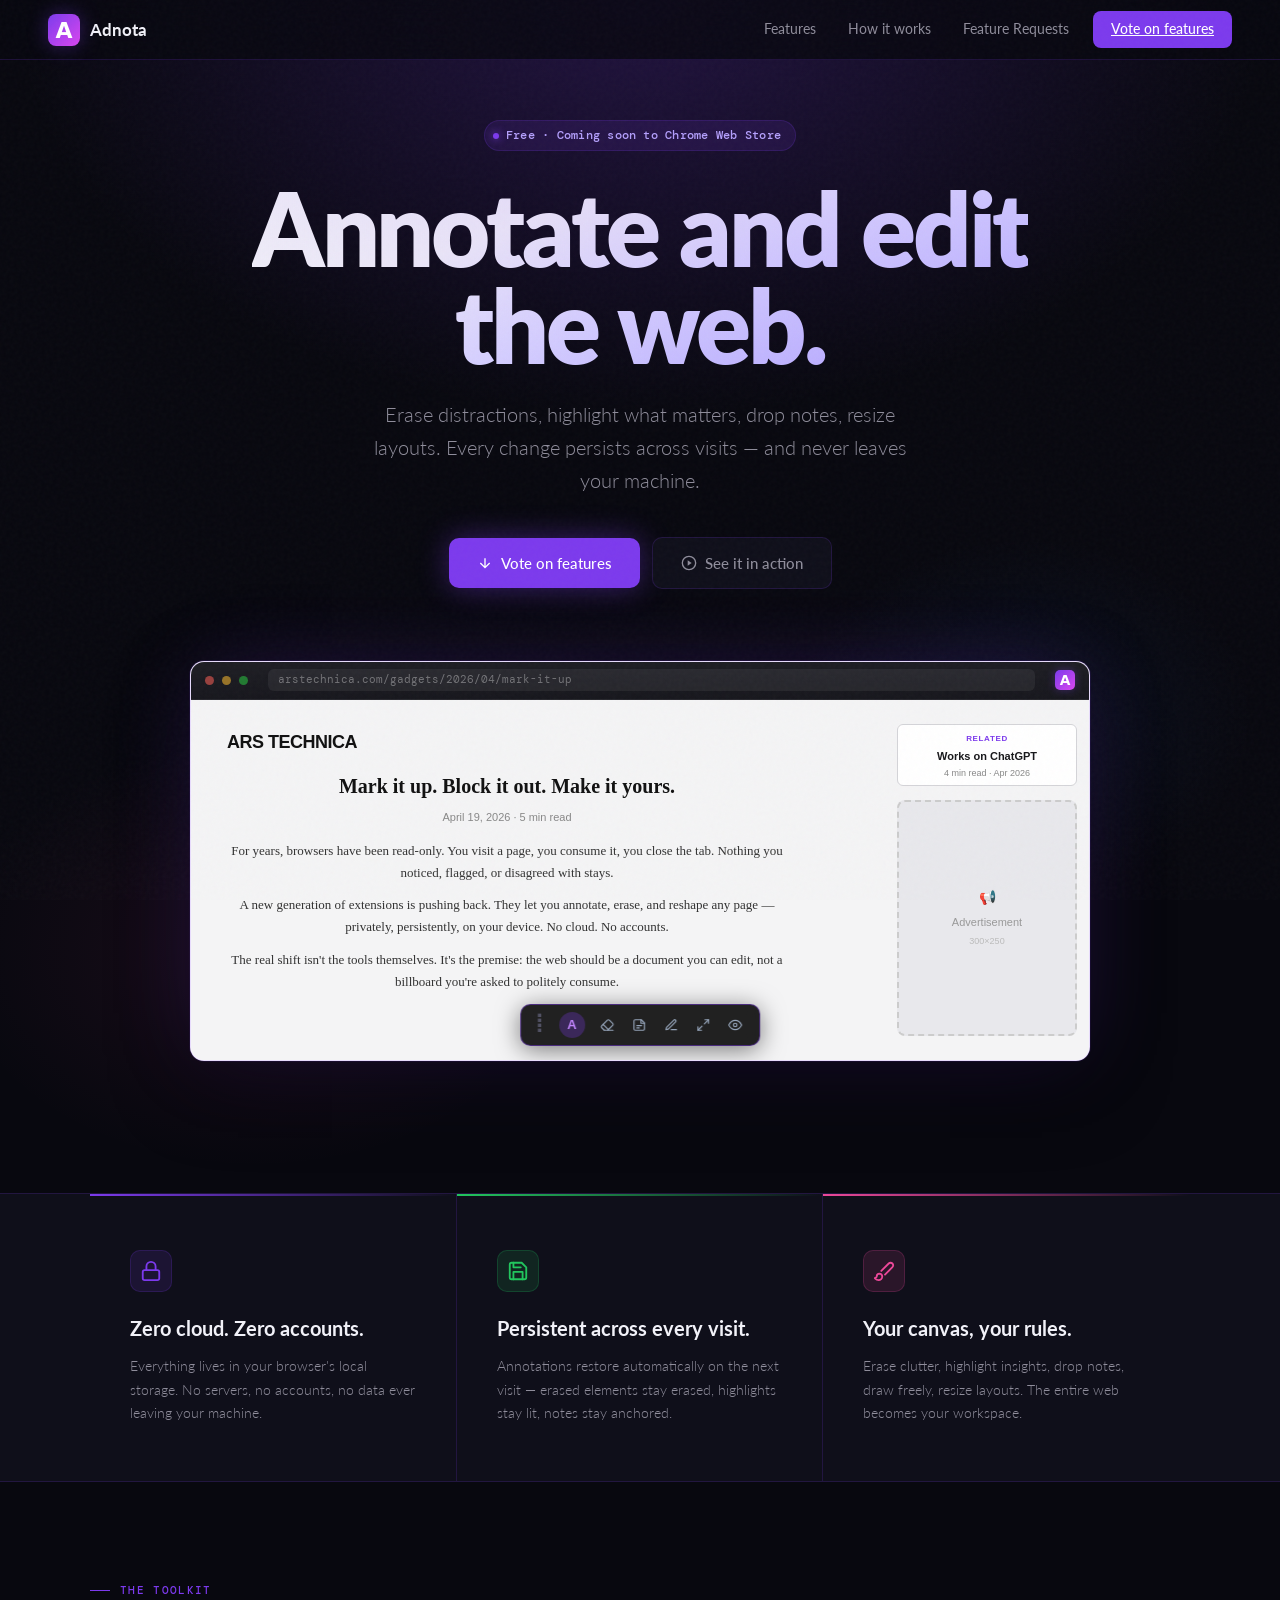
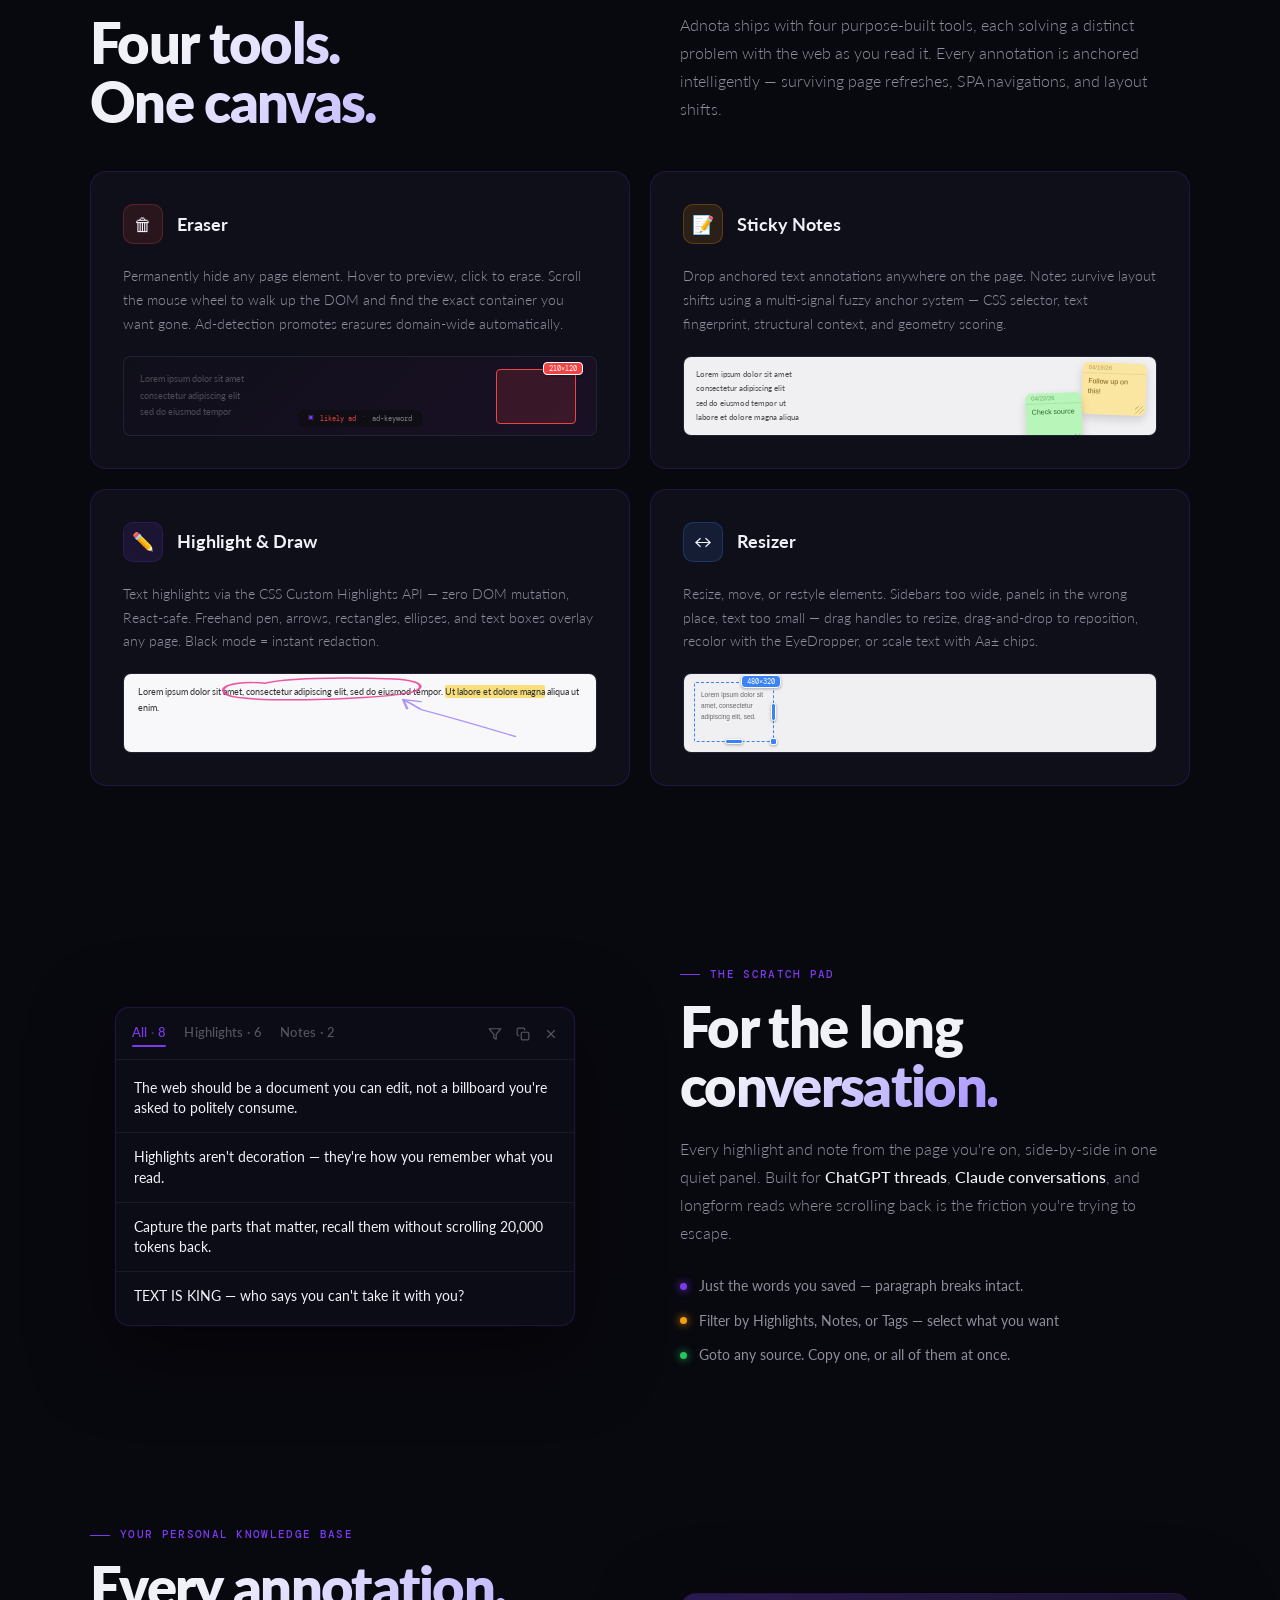
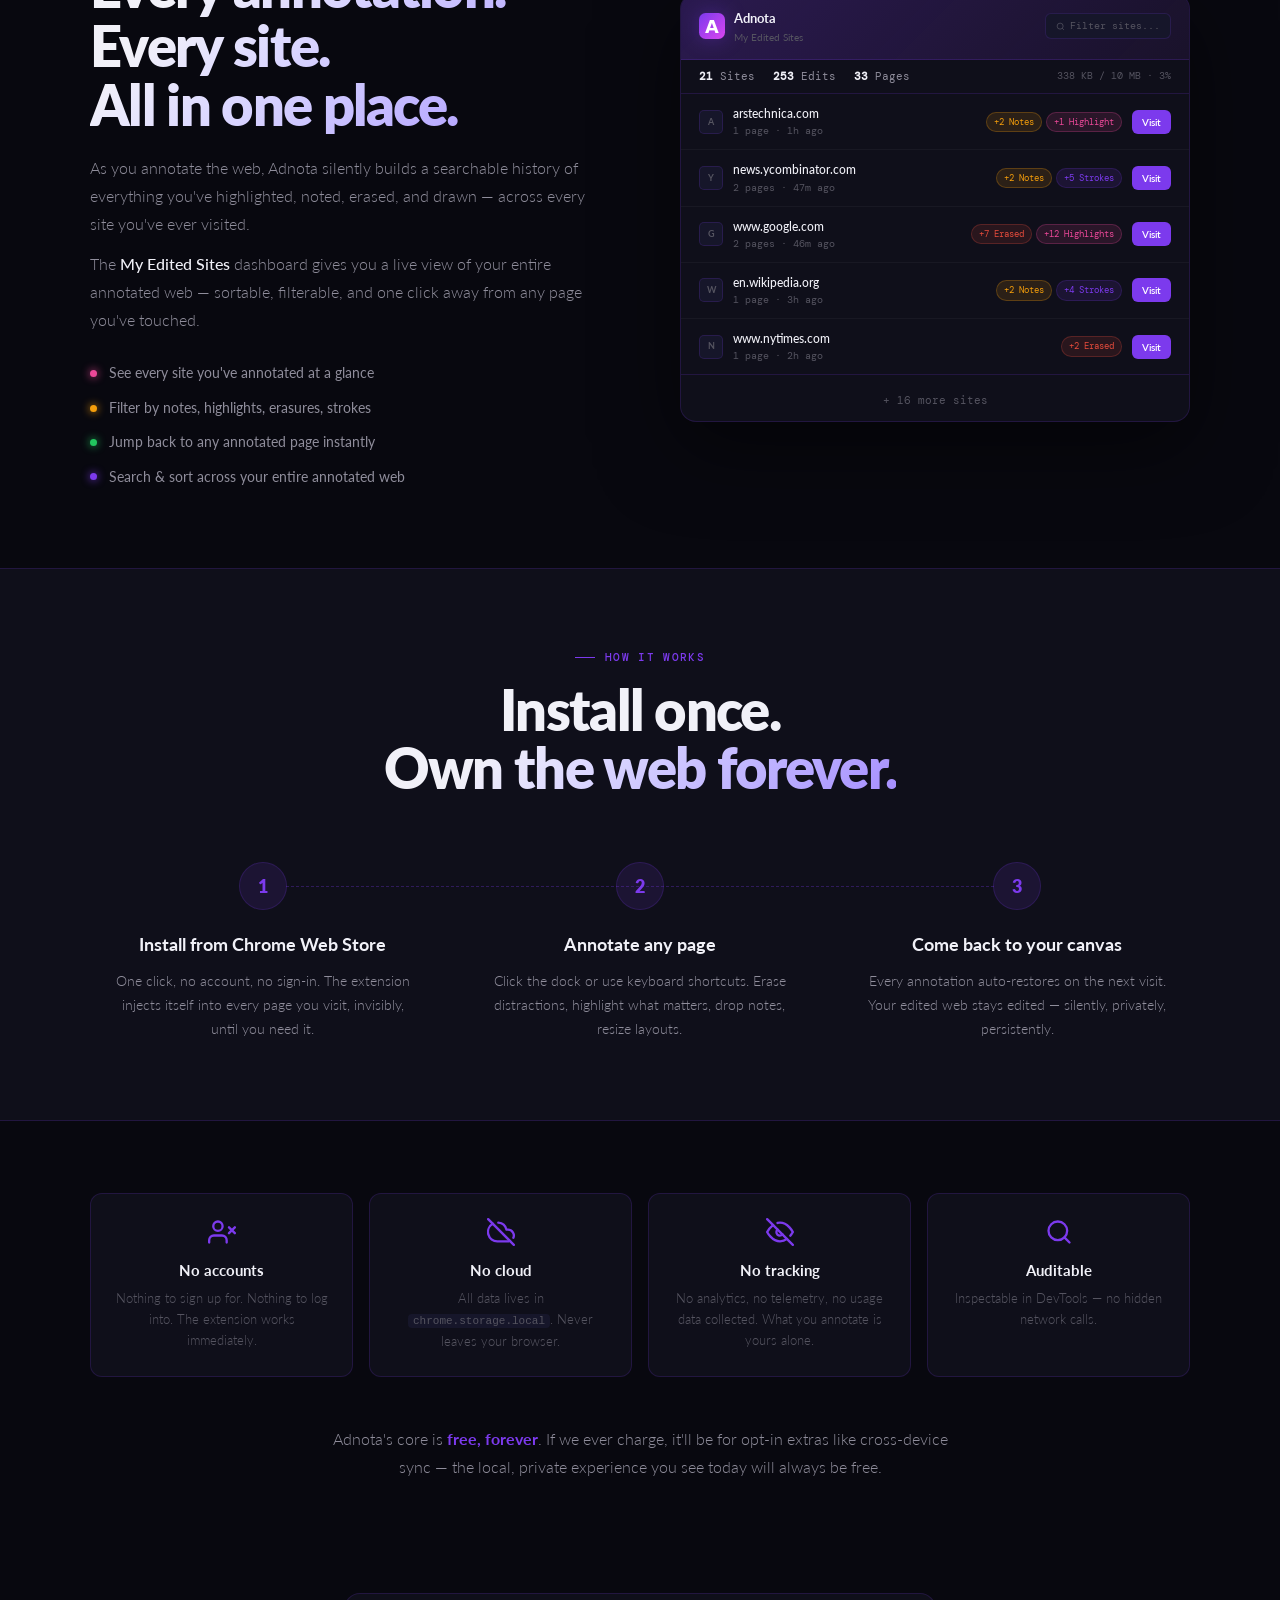
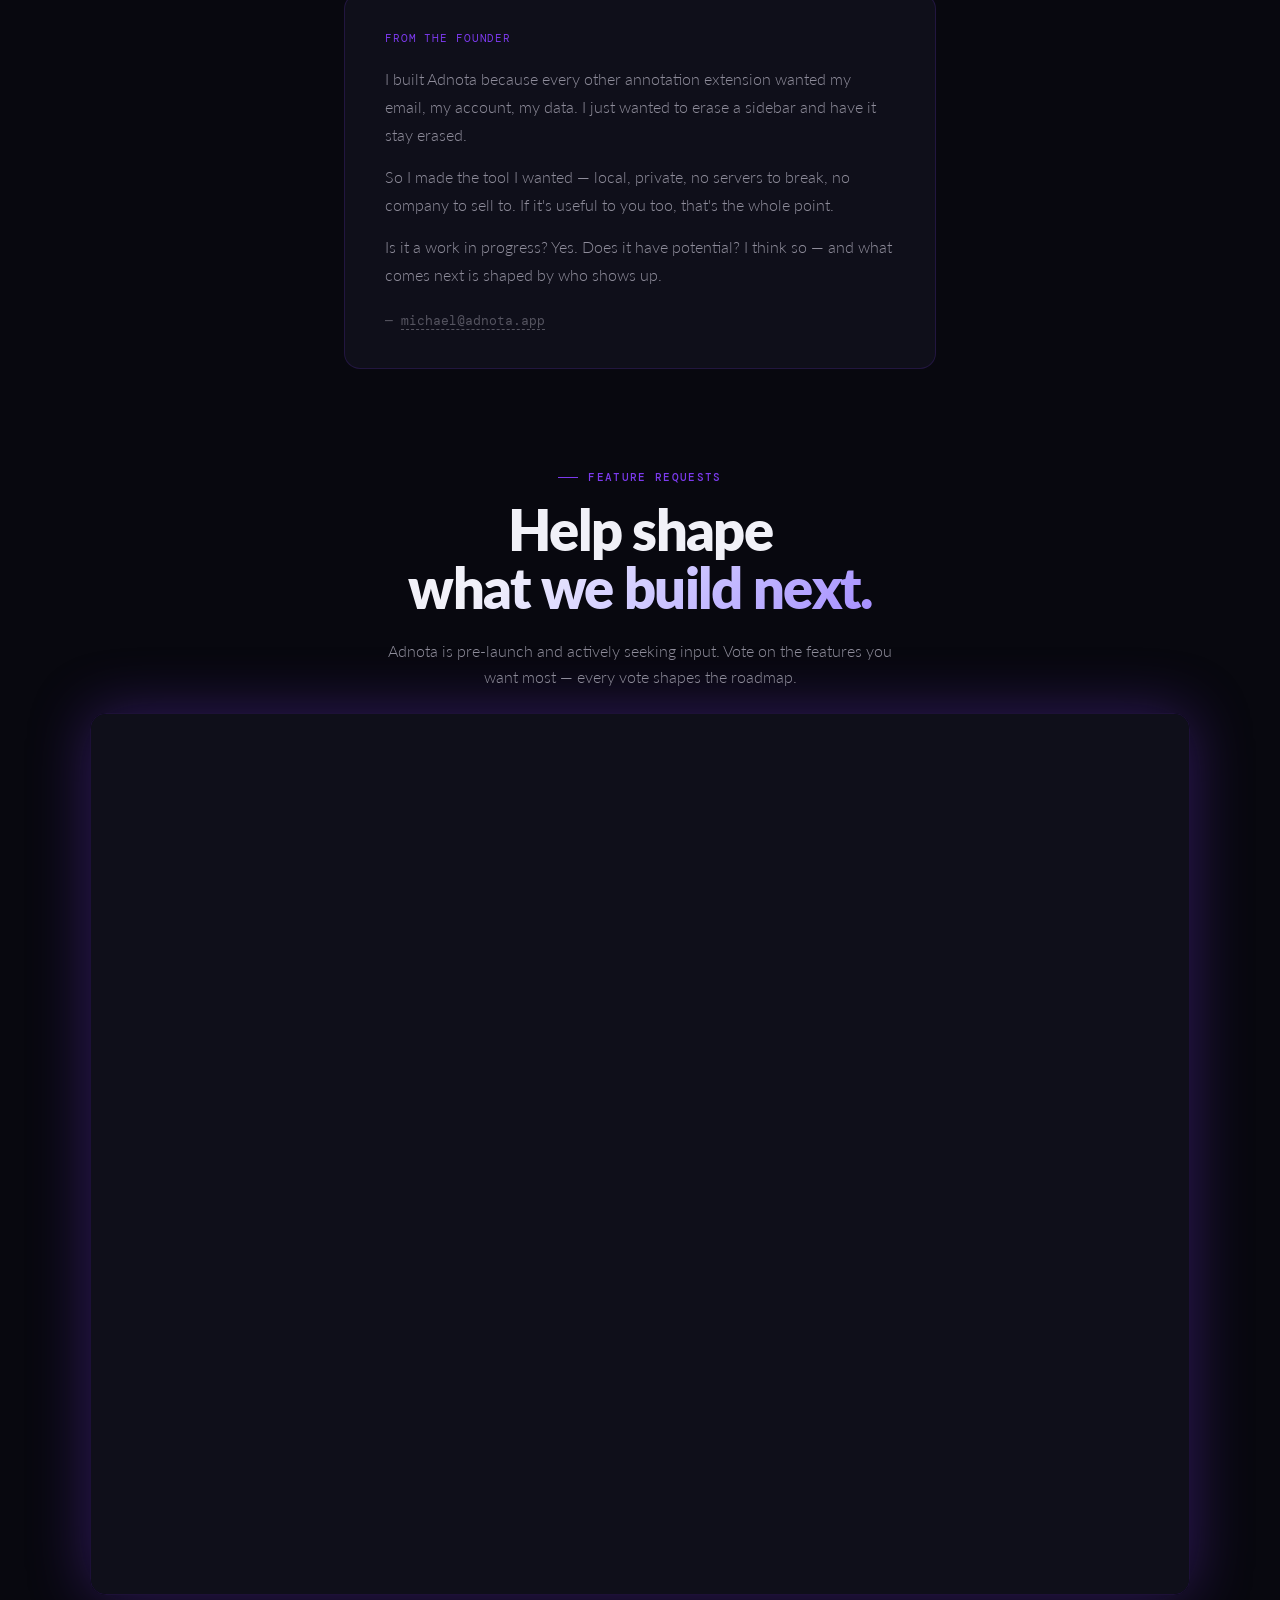
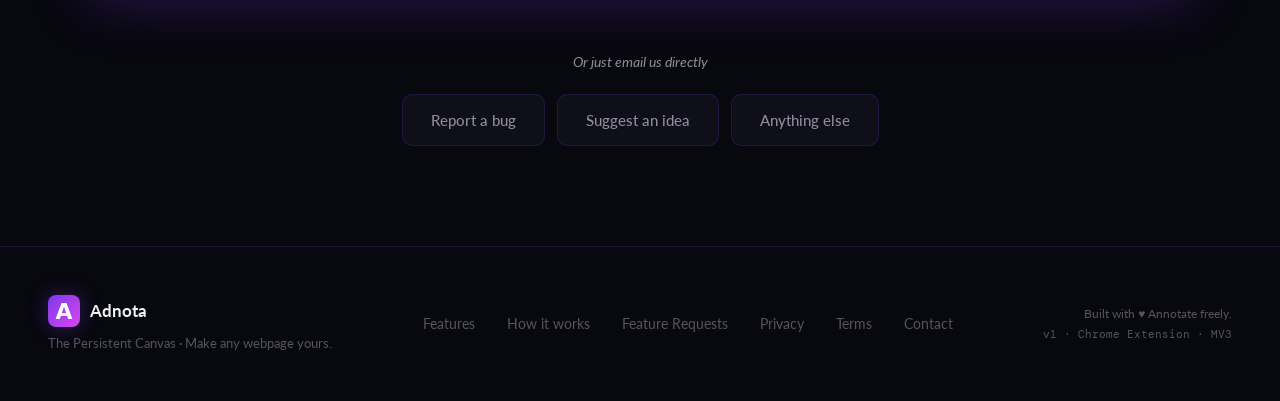
==== public/index.html @ ebeef0d2 "Features: rewrite Resizer card to cover the post-launch capabilities The Resizer tool grew significa" ====
<!DOCTYPE html>
<html lang="en">
<head>

<meta charset="UTF-8">
<meta name="viewport" content="width=device-width, initial-scale=1.0">
<title>Adnota — Annotate and Edit the Web</title>
<meta name="description" content="Treat any website like your personal canvas. Erase, highlight, draw, and annotate — persistent across sessions, stored privately on your machine.">
<meta name="theme-color" content="#08080f">

<link rel="icon" type="image/svg+xml" href="favicon.svg">
<link rel="canonical" href="https://adnota.app/">

<!-- Open Graph (Facebook, LinkedIn, iMessage, Slack) -->
<meta property="og:type" content="website">
<meta property="og:url" content="https://adnota.app/">
<meta property="og:title" content="Adnota — Annotate and Edit the Web">
<meta property="og:description" content="Treat any website like your personal canvas. Erase, highlight, draw, and annotate — persistent across sessions, stored privately on your machine.">
<!-- TODO: drop a 1200×630 PNG at public/og-image.png (hero h1 over the demo browser screenshot works well) -->
<meta property="og:image" content="https://adnota.app/og-image.png">
<meta property="og:image:width" content="2400">
<meta property="og:image:height" content="1260">
<meta property="og:image:alt" content="Adnota — annotate, erase, highlight, and draw on any webpage">

<!-- Twitter Card -->
<meta name="twitter:card" content="summary_large_image">
<meta name="twitter:title" content="Adnota — Annotate and Edit the Web">
<meta name="twitter:description" content="Treat any website like your personal canvas. Erase, highlight, draw, and annotate — persistent across sessions, stored privately on your machine.">
<meta name="twitter:image" content="https://adnota.app/og-image.png">

<link rel="preconnect" href="https://fonts.googleapis.com">
<link href="https://fonts.googleapis.com/css2?family=Lato:wght@300;400;700;900&family=DM+Mono:wght@400;500&display=swap" rel="stylesheet">
<link rel="stylesheet" href="styles.css">
<link rel="stylesheet" href="demo.css">

<script type="application/json" id="__tweaks__">
{
  "accentColor": "#7c3aed",
  "heroTag": "Annotate and edit the web.",
  "ctaLabel": "Vote on features",
  "showFeatureBase": true
}
</script>

</head>
<body data-cc-id="cc-1" style="font-family: Lato;">

<!-- NAV -->
<nav>
  <a href="#" class="nav-logo">
    <img class="logo-mark" src="favicon.svg" alt="Adnota">
    <span>Adnota</span>
  </a>
  <div class="nav-cluster">
    <div class="nav-links" id="nav-links">
      <a href="#features">Features</a>
      <a href="#how">How it works</a>
      <a href="#requests">Feature Requests</a>
    </div>
    <a href="#requests" class="nav-cta">Vote on features</a>
    <button type="button" class="nav-toggle" aria-label="Toggle menu" aria-expanded="false" aria-controls="nav-links">
      <span></span><span></span><span></span>
    </button>
  </div>
</nav>

<!-- HERO -->
<section class="hero">
  <div class="hero-mesh"></div>

  <div class="hero-badge">
    <span class="hero-badge-dot"></span>
    Free · Coming soon to Chrome Web Store
  </div>

  <h1 data-cc-id="cc-2" style="font-family: Lato">Annotate and edit<br>the web.</h1>
  <p class="hero-sub">
    Erase distractions, highlight what matters, drop notes, resize layouts. Every change persists across visits — and never leaves your machine.
  </p>

  <div class="hero-actions">
    <a href="#requests" class="btn-primary">
      <svg width="16" height="16" viewBox="0 0 24 24" fill="none" stroke="currentColor" stroke-width="2"><path d="M12 5v14M5 12l7 7 7-7"></path></svg>
      Vote on features
    </a>
    <a href="#hero-browser" class="btn-secondary" onclick="event.preventDefault(); document.getElementById('hero-browser').scrollIntoView({behavior:'smooth',block:'center'});">
      <svg width="16" height="16" viewBox="0 0 24 24" fill="none" stroke="currentColor" stroke-width="2"><circle cx="12" cy="12" r="10"></circle><path d="M10 8l6 4-6 4V8z" fill="currentColor" stroke="none"></path></svg>
      See it in action
    </a>
  </div>

  <!-- BROWSER MOCKUP -->
  <div class="hero-mockup">
  <div class="browser-wrap reveal in" id="hero-browser">
    <!-- Chrome-style page-load progress bar; sits at the top of the body
         area and is driven entirely by the .reloading class on .browser-wrap. -->
    <div class="reload-progress" aria-hidden="true"></div>
    <div class="browser-chrome">
      <span class="b-dot b-red"></span>
      <span class="b-dot b-amber"></span>
      <span class="b-dot b-green"></span>
      <div class="browser-bar">arstechnica.com/gadgets/2026/04/mark-it-up</div>
      <img class="ext-chip" src="favicon.svg" alt="Adnota">
    </div>
    <div class="browser-body">

      <!-- Fake article -->
      <div class="fake-article" style="position:relative; max-width: 560px;">
        <div class="fake-site-header">
          <span>ARS TECHNICA</span>
        </div>
        <!-- Article body — the region the Resizer phase grabs. Wrapped so
             the outline + handles attach to the headline/byline/paragraphs
             only, leaving the publisher masthead (ARS TECHNICA) outside. -->
        <div class="fake-body-content">
          <div class="fake-h1">Mark it up. Block it out. Make it yours.</div>
          <div class="fake-byline">April 19, 2026 · 5 min read</div>
          <p class="fake-p">For years, browsers have been read-only. You visit a page, you consume it, you close the tab. Nothing you noticed, flagged, or <span id="demo-scribble-target">disagreed</span> with stays.</p>
          <p class="fake-p">A new generation of extensions is pushing back. <span class="anno-highlight" id="demo-highlight">They let you annotate, erase, and reshape any page — privately, persistently, on your device.</span> No cloud. No accounts.</p>
          <p class="fake-p">The real shift isn't the tools themselves. It's the premise: the web should be a document you can edit, not a billboard you're asked to politely consume.</p>

          <!-- Resize handles (hidden unless .anno-resize-hover on .fake-article) -->
          <div class="resizer-handle rz-left"></div>
          <div class="resizer-handle rz-right"></div>
          <div class="resizer-handle rz-top"></div>
          <div class="resizer-handle rz-bottom"></div>
          <div class="resizer-handle rz-corner"></div>
          <div class="resizer-reset" aria-hidden="true">
            <svg viewBox="0 0 24 24" fill="none" stroke="currentColor" stroke-width="2.2" stroke-linecap="round" stroke-linejoin="round"><path d="M3 12a9 9 0 1 0 3-6.7"/><polyline points="3 4 3 10 9 10"/></svg>
          </div>
        </div>

        <!-- Pink rect annotation (position + size set by demo.js at runtime) -->
        <div class="anno-rect" id="demo-rect"></div>

        <!-- Pen-tool scribble over "disagreed" (position, viewBox, and path
             generated at runtime by demo.js so it tracks the word's box on
             both desktop and the CSS-scaled mobile mockup). -->
        <svg class="anno-scribble" id="demo-scribble" aria-hidden="true">
          <path d="" />
        </svg>
      </div>

      <!-- Related-article card (top ~1/3 of sidebar). Stays after the ad
           is erased; the Resizer phase picks it up and moves it to the
           bottom-right corner to demo the position-drag capability. -->
      <div class="anno-related-card" id="demo-related-card">
        <div class="related-eyebrow">RELATED</div>
        <div class="related-title">Works on ChatGPT</div>
        <div class="related-meta">4 min read · Apr 2026</div>
      </div>

      <!-- Erased ad placeholder (bottom ~2/3 of sidebar) -->
      <div class="anno-erase-target" id="demo-erase-target">
        <div class="anno-erase-badge">180 × 200</div>
        <div>
          <div style="font-size:14px;margin-bottom:6px;">📢</div>
          <div>Advertisement<br><span style="font-size:9px;color:#bbb">300×250</span></div>
        </div>
      </div>

      <!-- Sticky note (sibling of .fake-article so it can float freely
           in the browser body, not clamped by the article's max-width) -->
      <div class="anno-sticky" id="demo-sticky">
        <div class="sticky-header">
          <span class="sticky-timestamp">04/19/26</span>
          <span class="sticky-x" aria-hidden="true">✕</span>
        </div>
        <div class="sticky-body"><span id="demo-sticky-text"></span></div>
        <div class="sticky-resize-corner" aria-hidden="true"></div>
      </div>

      <!-- Dock toolbar (ported from extension — styles in demo.css) -->
      <div id="vellum-dock" data-vellum-ui="1">
        <span class="vellum-toolbar-drag">⡇</span>
        <div class="vellum-dock-home">
          <span class="vellum-dock-logo">A</span>
        </div>
        <div class="vellum-dock-tools">
          <button type="button" class="vellum-dock-tool" data-tool-id="eraser" data-accent="eraser">
            <svg viewBox="0 0 24 24"><path d="m7 21-4.3-4.3c-1-1-1-2.5 0-3.4l9.6-9.6c1-1 2.5-1 3.4 0l5.6 5.6c1 1 1 2.5 0 3.4L13 21"/><path d="M22 21H7"/><path d="m5 11 9 9"/></svg>
          </button>
          <button type="button" class="vellum-dock-tool" data-tool-id="sticky" data-accent="sticky">
            <svg viewBox="0 0 24 24"><path d="M15.5 3H5a2 2 0 0 0-2 2v14c0 1.1.9 2 2 2h14a2 2 0 0 0 2-2V8.5L15.5 3z"/><polyline points="15 3 15 9 21 9"/><line x1="8" y1="13" x2="16" y2="13"/><line x1="8" y1="17" x2="12" y2="17"/></svg>
          </button>
          <button type="button" class="vellum-dock-tool" data-tool-id="marker" data-accent="highlight">
            <svg viewBox="0 0 24 24"><path d="M12 20h9"/><path d="M16.5 3.5a2.121 2.121 0 0 1 3 3L7 19l-4 1 1-4L16.5 3.5z"/></svg>
          </button>
          <button type="button" class="vellum-dock-tool" data-tool-id="resizer" data-accent="resizer">
            <svg viewBox="0 0 24 24"><path d="M15 3h6v6"/><path d="M9 21H3v-6"/><path d="M21 3l-7 7"/><path d="M3 21l7-7"/></svg>
          </button>
          <button type="button" class="vellum-dock-tool" data-tool-id="vis">
            <svg viewBox="0 0 24 24"><path d="M1 12s4-8 11-8 11 8 11 8-4 8-11 8-11-8-11-8z"/><circle cx="12" cy="12" r="3"/></svg>
          </button>
        </div>
      </div>

    </div>
  </div>
  <div class="demo-caption" id="demo-caption" aria-live="polite"></div>
  </div>
</section>

<!-- PILLARS -->
<div class="pillars">
  <div class="pillars-inner">
    <div class="pillar reveal in" style="--p-color: var(--accent); --p-bg: var(--accent-soft); --p-border: var(--border);">
      <div class="pillar-icon"><svg viewBox="0 0 24 24" fill="none" stroke="currentColor" stroke-width="2" stroke-linecap="round" stroke-linejoin="round"><rect x="3" y="11" width="18" height="11" rx="2"/><path d="M7 11V7a5 5 0 0 1 10 0v4"/></svg></div>
      <h3>Zero cloud. Zero accounts.</h3>
      <p>Everything lives in your browser's local storage. No servers, no accounts, no data ever leaving your machine.</p>
    </div>
    <div class="pillar reveal reveal-delay-1 in" style="--p-color: var(--green); --p-bg: var(--green-soft); --p-border: rgba(34,197,94,0.2);">
      <div class="pillar-icon"><svg viewBox="0 0 24 24" fill="none" stroke="currentColor" stroke-width="2" stroke-linecap="round" stroke-linejoin="round"><path d="M19 21H5a2 2 0 0 1-2-2V5a2 2 0 0 1 2-2h11l5 5v11a2 2 0 0 1-2 2z"/><polyline points="17 21 17 13 7 13 7 21"/><polyline points="7 3 7 8 15 8"/></svg></div>
      <h3>Persistent across every visit.</h3>
      <p>Annotations restore automatically on the next visit — erased elements stay erased, highlights stay lit, notes stay anchored.</p>
    </div>
    <div class="pillar reveal reveal-delay-2 in" style="--p-color: var(--pink); --p-bg: var(--pink-soft); --p-border: rgba(236,72,153,0.2);">
      <div class="pillar-icon"><svg viewBox="0 0 24 24" fill="none" stroke="currentColor" stroke-width="2" stroke-linecap="round" stroke-linejoin="round"><path d="m9.06 11.9 8.07-8.06a2.85 2.85 0 1 1 4.03 4.03l-8.06 8.08"/><path d="M7.07 14.94c-1.66 0-3 1.35-3 3.02 0 1.33-2.5 1.52-2 2.02 1.08 1.1 2.49 2.02 4 2.02 2.2 0 4-1.8 4-4.04a3.01 3.01 0 0 0-3-3.02z"/></svg></div>
      <h3>Your canvas, your rules.</h3>
      <p>Erase clutter, highlight insights, drop notes, draw freely, resize layouts. The entire web becomes your workspace.</p>
    </div>
  </div>
</div>

<!-- FEATURES -->
<section id="features">
  <div class="features-section">
    <div class="features-header">
      <div>
        <div class="section-label">The Toolkit</div>
        <h2 class="text-gradient" style="font-family: Lato">Four tools.<br>One canvas.</h2>
      </div>
      <p class="features-desc">
        Adnota ships with four purpose-built tools, each solving a distinct problem with the web as you read it. Every annotation is anchored intelligently — surviving page refreshes, SPA navigations, and layout shifts.
      </p>
    </div>

    <div class="feature-grid">

      <!-- Eraser -->
      <div class="feature-card reveal" style="--f-color: var(--red); --f-bg: var(--red-soft); --f-border: rgba(231,76,60,0.25);">
        <div class="feature-card-header">
          <div class="feature-icon">🗑</div>
          <div>
            <h3>Eraser</h3>
          </div>
        </div>
        <p>Permanently hide any page element. Hover to preview, click to erase. Scroll the mouse wheel to walk up the DOM and find the exact container you want gone. Ad-detection promotes erasures domain-wide automatically.</p>
        <!-- <div class="feature-tag">Shortcut: <kbd style="font-family:var(--font-mono);font-size:10px">E</kbd></div> -->
        <div class="feature-visual">
          <div class="vis-eraser">
            <div class="vis-eraser-text">
              Lorem ipsum dolor sit amet<br>
              consectetur adipiscing elit<br>
              sed do eiusmod tempor
            </div>
            <div class="vis-eraser-outline">
              <div class="vis-eraser-badge">210×120</div>
            </div>
            <div class="vis-eraser-hud">
              <span style="color:var(--accent);font-size:6px">▣</span>
              <span class="vis-eraser-conf">likely ad</span>
              <span style="font-size:6px;opacity:0.5">·</span>
              <span style="font-size:7px">ad-keyword</span>
            </div>
          </div>
        </div>
      </div>

      <!-- Sticky Notes -->
      <div class="feature-card reveal reveal-delay-1" style="--f-color: var(--amber); --f-bg: var(--amber-soft); --f-border: rgba(245,158,11,0.25);">
        <div class="feature-card-header">
          <div class="feature-icon">📝</div>
          <div>
            <h3>Sticky Notes</h3>
          </div>
        </div>
        <p>Drop anchored text annotations anywhere on the page. Notes survive layout shifts using a multi-signal fuzzy anchor system — CSS selector, text fingerprint, structural context, and geometry scoring.</p>
        <!-- <div class="feature-tag">Shortcut: <kbd style="font-family:var(--font-mono);font-size:10px">S</kbd></div> -->
        <div class="feature-visual">
          <div class="vis-sticky">
            <div class="vis-sticky-text">
              Lorem ipsum dolor sit amet<br>
              consectetur adipiscing elit<br>
              sed do eiusmod tempor ut<br>
              labore et dolore magna aliqua
            </div>
            <div class="vis-note yellow">
              <div>04/19/26</div>
              <div>Follow up on this!</div>
            </div>
            <div class="vis-note green">
              <div>04/22/26</div>
              <div>Check source</div>
            </div>
          </div>
        </div>
      </div>

      <!-- Highlight & Draw -->
      <div class="feature-card reveal reveal-delay-2" style="--f-color: var(--accent); --f-bg: var(--accent-soft); --f-border: var(--border);">
        <div class="feature-card-header">
          <div class="feature-icon">✏️</div>
          <div>
            <h3>Highlight &amp; Draw</h3>
          </div>
        </div>
        <p>Text highlights via the CSS Custom Highlights API — zero DOM mutation, React-safe. Freehand pen, arrows, rectangles, ellipses, and text boxes overlay any page. Black mode = instant redaction.</p>
        <!-- <div class="feature-tag">Shortcut: <kbd style="font-family:var(--font-mono);font-size:10px">D</kbd></div> -->
        <div class="feature-visual">
          <div class="vis-highlight">
            Lorem ipsum dolor sit amet, <span class="circled-target">consectetur adipiscing</span> elit, sed do eiusmod tempor. <mark class="yellow">Ut labore et dolore magna</mark> aliqua ut enim.
            <svg class="vis-draw" viewBox="0 0 350 110" fill="none" preserveAspectRatio="none" xmlns="http://www.w3.org/2000/svg">
              <!-- pink hand-drawn ellipse around "consectetur adipiscing" -->
              <path d="M 105 13 C 80 9, 68 19, 76 29 C 86 41, 180 37, 210 27 C 226 21, 222 9, 200 7 C 158 4, 118 6, 105 13 Z"
                    stroke="#ec4899" stroke-width="2" stroke-linecap="round" stroke-linejoin="round" fill="none"/>
              <!-- purple curve arrow body, lower-right curving up to the circle -->
              <path d="M 290 88 Q 248 64, 220 50 Q 215 44, 207 36"
                    stroke="#a78bfa" stroke-width="1.8" stroke-linecap="round" fill="none"/>
              <!-- arrowhead V pointing up-left at the circle -->
              <path d="M 210 49 L 207 36 L 220 39"
                    stroke="#a78bfa" stroke-width="1.8" stroke-linecap="round" stroke-linejoin="round" fill="none"/>
            </svg>
          </div>
        </div>
      </div>

      <!-- Resizer -->
      <div class="feature-card reveal reveal-delay-3" style="--f-color: var(--blue); --f-bg: var(--blue-soft); --f-border: rgba(59,130,246,0.25);">
        <div class="feature-card-header">
          <div class="feature-icon">↔️</div>
          <div>
            <h3>Resizer</h3>
          </div>
        </div>
        <p>Resize, move, or restyle elements. Sidebars too wide, panels in the wrong place, text too small — drag handles to resize, drag-and-drop to reposition, recolor with the EyeDropper, or scale text with Aa± chips.</p>
        <!-- <div class="feature-tag">Shortcut: <kbd style="font-family:var(--font-mono);font-size:10px">R</kbd></div>
        <div class="feature-tag" style="margin-left:8px;font-size:11px;font-family:var(--font-mono);color:var(--blue)">domain-wide</div> -->
        <div class="feature-visual">
          <div class="vis-resizer">
            <div class="vis-resize-box">
              <div class="resize-handle br"></div>
              <div class="resize-handle r"></div>
              <div class="resize-handle b"></div>
              <div class="vis-resize-badge">480×320</div>
              <div style="padding:6px;font-size:6.5px;color:#666;line-height:1.7;font-family:-apple-system,BlinkMacSystemFont,'Segoe UI',Roboto,sans-serif;">
                Lorem ipsum dolor sit amet, consectetur adipiscing elit, sed.
              </div>
            </div>
          </div>
        </div>
      </div>

    </div>
  </div>
</section>

<!-- SCRATCH PAD -->
<section class="scratch-section" style="padding-top:80px;padding-bottom:80px;">
  <div class="scratch-grid">
    <!-- CSS-art mockup of the in-page scratch pad -->
    <div class="reveal scratch-pad-mock" aria-hidden="true">
      <div class="scratch-pad-header">
        <div class="scratch-pad-filters">
          <span class="scratch-pill is-active">All <span class="scratch-pill-dot">·</span> 8</span>
          <span class="scratch-pill">Highlights <span class="scratch-pill-dot">·</span> 6</span>
          <span class="scratch-pill">Notes <span class="scratch-pill-dot">·</span> 2</span>
        </div>
        <div class="scratch-pad-actions">
          <svg viewBox="0 0 24 24" fill="none" stroke="currentColor" stroke-width="2" stroke-linecap="round" stroke-linejoin="round"><polygon points="22 3 2 3 10 12.46 10 19 14 21 14 12.46 22 3"/></svg>
          <svg viewBox="0 0 24 24" fill="none" stroke="currentColor" stroke-width="2" stroke-linecap="round" stroke-linejoin="round"><rect x="9" y="9" width="13" height="13" rx="2" ry="2"/><path d="M5 15H4a2 2 0 0 1-2-2V4a2 2 0 0 1 2-2h9a2 2 0 0 1 2 2v1"/></svg>
          <svg viewBox="0 0 24 24" fill="none" stroke="currentColor" stroke-width="2" stroke-linecap="round" stroke-linejoin="round"><line x1="18" y1="6" x2="6" y2="18"/><line x1="6" y1="6" x2="18" y2="18"/></svg>
        </div>
      </div>
      <div class="scratch-pad-body">
        <div class="scratch-snippet">
          <p>The web should be a document you can edit, not a billboard you're asked to politely consume.</p>
        </div>
        <div class="scratch-snippet">
          <p>Highlights aren't decoration — they're how you remember what you read.</p>
        </div>
        <div class="scratch-snippet">
          <p>Capture the parts that matter, recall them without scrolling 20,000 tokens back.</p>
        </div>
        <div class="scratch-snippet">
          <p>TEXT IS KING — who says you can't take it with you?</p>
        </div>
      </div>
    </div>

    <!-- Copy -->
    <div>
      <div class="section-label">The Scratch Pad</div>
      <h2 style="font-family:Lato">For the long<br><span class="text-gradient">conversation.</span></h2>
      <p style="color:var(--text-muted);font-size:16px;line-height:1.75;font-weight:300;margin-top:20px;">
        Every highlight and note from the page you're on, side-by-side in one quiet panel. Built for <strong style="color:var(--text);font-weight:500;">ChatGPT threads</strong>, <strong style="color:var(--text);font-weight:500;">Claude conversations</strong>, and longform reads where scrolling back is the friction you're trying to escape.
      </p>
      <div style="display:flex;flex-direction:column;gap:12px;margin-top:28px;">
        <div style="display:flex;align-items:center;gap:12px;"><div style="width:7px;height:7px;border-radius:50%;background:var(--accent);flex-shrink:0;box-shadow:0 0 8px var(--accent);"></div><span style="color:var(--text-muted);font-size:14px;">Just the words you saved — paragraph breaks intact.</span></div>
        <div style="display:flex;align-items:center;gap:12px;"><div style="width:7px;height:7px;border-radius:50%;background:var(--amber);flex-shrink:0;box-shadow:0 0 8px var(--amber);"></div><span style="color:var(--text-muted);font-size:14px;">Filter by Highlights, Notes, or Tags — select what you want</span></div>
        <div style="display:flex;align-items:center;gap:12px;"><div style="width:7px;height:7px;border-radius:50%;background:var(--green);flex-shrink:0;box-shadow:0 0 8px var(--green);"></div><span style="color:var(--text-muted);font-size:14px;">Goto any source. Copy one, or all of them at once.</span></div>
      </div>
    </div>
  </div>
</section>

<!-- YOUR WEB KNOWLEDGE BASE -->
<section style="padding-top:80px;padding-bottom:80px;">
  <div class="kb-grid" style="max-width:1100px;margin:0 auto;display:grid;grid-template-columns:1fr 1fr;gap:80px;align-items:center;">
    <div>
      <div class="section-label">Your Personal Knowledge Base</div>
      <h2 style="font-family:Lato" class="text-gradient">Every annotation.<br>Every site.<br>All in one place.</h2>
      <p style="color:var(--text-muted);font-size:16px;line-height:1.75;font-weight:300;margin-top:20px;">As you annotate the web, Adnota silently builds a searchable history of everything you've highlighted, noted, erased, and drawn — across every site you've ever visited.</p>
      <p style="color:var(--text-muted);font-size:16px;line-height:1.75;font-weight:300;margin-top:12px;">The <strong style="color:var(--text);font-weight:500;">My Edited Sites</strong> dashboard gives you a live view of your entire annotated web — sortable, filterable, and one click away from any page you've touched.</p>
      <div style="display:flex;flex-direction:column;gap:12px;margin-top:28px;">
        <div style="display:flex;align-items:center;gap:12px;"><div style="width:7px;height:7px;border-radius:50%;background:var(--pink);flex-shrink:0;box-shadow:0 0 8px var(--pink);"></div><span style="color:var(--text-muted);font-size:14px;">See every site you've annotated at a glance</span></div>
        <div style="display:flex;align-items:center;gap:12px;"><div style="width:7px;height:7px;border-radius:50%;background:var(--amber);flex-shrink:0;box-shadow:0 0 8px var(--amber);"></div><span style="color:var(--text-muted);font-size:14px;">Filter by notes, highlights, erasures, strokes</span></div>
        <div style="display:flex;align-items:center;gap:12px;"><div style="width:7px;height:7px;border-radius:50%;background:var(--green);flex-shrink:0;box-shadow:0 0 8px var(--green);"></div><span style="color:var(--text-muted);font-size:14px;">Jump back to any annotated page instantly</span></div>
        <div style="display:flex;align-items:center;gap:12px;"><div style="width:7px;height:7px;border-radius:50%;background:var(--accent);flex-shrink:0;box-shadow:0 0 8px var(--accent);"></div><span style="color:var(--text-muted);font-size:14px;">Search &amp; sort across your entire annotated web</span></div>
      </div>
    </div>
    <div class="reveal" style="background:var(--surface);border:1px solid var(--border);border-radius:16px;overflow:hidden;box-shadow:0 24px 80px rgba(0,0,0,0.5);">
      <div style="background:linear-gradient(135deg,rgba(124,58,237,0.25),rgba(147,51,234,0.08));border-bottom:1px solid var(--border);padding:14px 18px;display:flex;align-items:center;justify-content:space-between;">
        <div style="display:flex;align-items:center;gap:9px;">
          <img class="logo-mark" src="favicon.svg" alt="Adnota" style="width:26px;height:26px;">
          <div><div style="font-family:var(--font-display);font-weight:700;font-size:13px;">Adnota</div><div style="font-size:10px;color:var(--text-dim);">My Edited Sites</div></div>
        </div>
        <div style="background:var(--surface2);border:1px solid var(--border);border-radius:6px;padding:4px 10px;font-size:10px;font-family:var(--font-mono);color:var(--text-dim);display:flex;align-items:center;gap:5px;">
          <svg width="9" height="9" viewBox="0 0 24 24" fill="none" stroke="currentColor" stroke-width="2"><circle cx="11" cy="11" r="8"/><path d="m21 21-4.35-4.35"/></svg> Filter sites...
        </div>
      </div>
      <div style="border-bottom:1px solid var(--border);padding:8px 18px;display:flex;gap:18px;align-items:center;">
        <span style="font-size:11px;font-family:var(--font-mono);color:var(--text-muted)"><strong style="color:var(--text)">21</strong> Sites</span>
        <span style="font-size:11px;font-family:var(--font-mono);color:var(--text-muted)"><strong style="color:var(--text)">253</strong> Edits</span>
        <span style="font-size:11px;font-family:var(--font-mono);color:var(--text-muted)"><strong style="color:var(--text)">33</strong> Pages</span>
        <span style="margin-left:auto;font-size:10px;font-family:var(--font-mono);color:var(--text-dim)">338 KB / 10 MB &middot; 3%</span>
      </div>
      <div class="kb-rows">
        <div style="display:flex;align-items:center;gap:10px;padding:10px 18px;border-bottom:1px solid rgba(255,255,255,0.04);">
          <div style="width:24px;height:24px;border-radius:5px;background:var(--surface2);border:1px solid var(--border);display:grid;place-items:center;font-size:9px;font-weight:700;color:var(--text-dim);flex-shrink:0;">A</div>
          <div style="flex:1;min-width:0;"><div style="font-size:12px;font-weight:500;color:var(--text);">arstechnica.com</div><div style="font-size:10px;color:var(--text-dim);font-family:var(--font-mono);">1 page &middot; 1h ago</div></div>
          <div style="display:flex;gap:4px;flex-wrap:wrap;justify-content:flex-end;">
            <span style="font-size:9px;font-family:var(--font-mono);color:var(--amber);background:var(--amber-soft);border:1px solid rgba(245,158,11,0.25);border-radius:999px;padding:2px 7px;">+2 Notes</span>
            <span style="font-size:9px;font-family:var(--font-mono);color:var(--pink);background:var(--pink-soft);border:1px solid rgba(236,72,153,0.25);border-radius:999px;padding:2px 7px;">+1 Highlight</span>
          </div>
          <div style="background:var(--accent);color:white;font-size:10px;font-weight:600;padding:4px 10px;border-radius:6px;flex-shrink:0;">Visit</div>
        </div>
        <div style="display:flex;align-items:center;gap:10px;padding:10px 18px;border-bottom:1px solid rgba(255,255,255,0.04);">
          <div style="width:24px;height:24px;border-radius:5px;background:var(--surface2);border:1px solid var(--border);display:grid;place-items:center;font-size:9px;font-weight:700;color:var(--text-dim);flex-shrink:0;">Y</div>
          <div style="flex:1;min-width:0;"><div style="font-size:12px;font-weight:500;color:var(--text);">news.ycombinator.com</div><div style="font-size:10px;color:var(--text-dim);font-family:var(--font-mono);">2 pages &middot; 47m ago</div></div>
          <div style="display:flex;gap:4px;flex-wrap:wrap;justify-content:flex-end;">
            <span style="font-size:9px;font-family:var(--font-mono);color:var(--amber);background:var(--amber-soft);border:1px solid rgba(245,158,11,0.25);border-radius:999px;padding:2px 7px;">+2 Notes</span>
            <span style="font-size:9px;font-family:var(--font-mono);color:var(--accent);background:var(--accent-soft);border:1px solid var(--border);border-radius:999px;padding:2px 7px;">+5 Strokes</span>
          </div>
          <div style="background:var(--accent);color:white;font-size:10px;font-weight:600;padding:4px 10px;border-radius:6px;flex-shrink:0;">Visit</div>
        </div>
        <div style="display:flex;align-items:center;gap:10px;padding:10px 18px;border-bottom:1px solid rgba(255,255,255,0.04);">
          <div style="width:24px;height:24px;border-radius:5px;background:var(--surface2);border:1px solid var(--border);display:grid;place-items:center;font-size:9px;font-weight:700;color:var(--text-dim);flex-shrink:0;">G</div>
          <div style="flex:1;min-width:0;"><div style="font-size:12px;font-weight:500;color:var(--text);">www.google.com</div><div style="font-size:10px;color:var(--text-dim);font-family:var(--font-mono);">2 pages &middot; 46m ago</div></div>
          <div style="display:flex;gap:4px;flex-wrap:wrap;justify-content:flex-end;">
            <span style="font-size:9px;font-family:var(--font-mono);color:var(--red);background:var(--red-soft);border:1px solid rgba(231,76,60,0.25);border-radius:999px;padding:2px 7px;">+7 Erased</span>
            <span style="font-size:9px;font-family:var(--font-mono);color:var(--pink);background:var(--pink-soft);border:1px solid rgba(236,72,153,0.25);border-radius:999px;padding:2px 7px;">+12 Highlights</span>
          </div>
          <div style="background:var(--accent);color:white;font-size:10px;font-weight:600;padding:4px 10px;border-radius:6px;flex-shrink:0;">Visit</div>
        </div>
        <div style="display:flex;align-items:center;gap:10px;padding:10px 18px;border-bottom:1px solid rgba(255,255,255,0.04);">
          <div style="width:24px;height:24px;border-radius:5px;background:var(--surface2);border:1px solid var(--border);display:grid;place-items:center;font-size:9px;font-weight:700;color:var(--text-dim);flex-shrink:0;">W</div>
          <div style="flex:1;min-width:0;"><div style="font-size:12px;font-weight:500;color:var(--text);">en.wikipedia.org</div><div style="font-size:10px;color:var(--text-dim);font-family:var(--font-mono);">1 page &middot; 3h ago</div></div>
          <div style="display:flex;gap:4px;flex-wrap:wrap;justify-content:flex-end;">
            <span style="font-size:9px;font-family:var(--font-mono);color:var(--amber);background:var(--amber-soft);border:1px solid rgba(245,158,11,0.25);border-radius:999px;padding:2px 7px;">+2 Notes</span>
            <span style="font-size:9px;font-family:var(--font-mono);color:var(--accent);background:var(--accent-soft);border:1px solid var(--border);border-radius:999px;padding:2px 7px;">+4 Strokes</span>
          </div>
          <div style="background:var(--accent);color:white;font-size:10px;font-weight:600;padding:4px 10px;border-radius:6px;flex-shrink:0;">Visit</div>
        </div>
        <div style="display:flex;align-items:center;gap:10px;padding:10px 18px;">
          <div style="width:24px;height:24px;border-radius:5px;background:var(--surface2);border:1px solid var(--border);display:grid;place-items:center;font-size:9px;font-weight:700;color:var(--text-dim);flex-shrink:0;">N</div>
          <div style="flex:1;min-width:0;"><div style="font-size:12px;font-weight:500;color:var(--text);">www.nytimes.com</div><div style="font-size:10px;color:var(--text-dim);font-family:var(--font-mono);">1 page &middot; 2h ago</div></div>
          <div style="display:flex;gap:4px;">
            <span style="font-size:9px;font-family:var(--font-mono);color:var(--red);background:var(--red-soft);border:1px solid rgba(231,76,60,0.25);border-radius:999px;padding:2px 7px;">+2 Erased</span>
          </div>
          <div style="background:var(--accent);color:white;font-size:10px;font-weight:600;padding:4px 10px;border-radius:6px;flex-shrink:0;">Visit</div>
        </div>
      </div>
      <div style="padding:10px 18px;text-align:center;border-top:1px solid var(--border);">
        <span style="font-size:11px;color:var(--text-dim);font-family:var(--font-mono);">+ 16 more sites</span>
      </div>
    </div>
  </div>
</section>

<!-- HOW IT WORKS -->
<div class="how-section" id="how">
  <section style="padding-top:80px;padding-bottom:80px;">
    <div class="how-inner">
      <div class="how-header">
        <div class="section-label" style="justify-content:center">How it works</div>
        <h2 style="font-family: Lato">Install once.<br><span class="text-gradient">Own the web forever.</span></h2>
      </div>
      <div class="steps">
        <div class="step reveal">
          <div class="step-num">1</div>
          <h3>Install from Chrome Web Store</h3>
          <p>One click, no account, no sign-in. The extension injects itself into every page you visit, invisibly, until you need it.</p>
        </div>
        <div class="step reveal reveal-delay-1">
          <div class="step-num">2</div>
          <h3>Annotate any page</h3>
          <p>Click the dock or use keyboard shortcuts. Erase distractions, highlight what matters, drop notes, resize layouts.</p>
        </div>
        <div class="step reveal reveal-delay-2">
          <div class="step-num">3</div>
          <h3>Come back to your canvas</h3>
          <p>Every annotation auto-restores on the next visit. Your edited web stays edited — silently, privately, persistently.</p>
        </div>
      </div>
    </div>
  </section>
</div>

<!-- PRIVACY STRIP -->
<section style="padding-top:72px;padding-bottom:72px;">
  <div class="privacy-strip">
    <div class="priv-card reveal">
      <div class="priv-icon"><svg viewBox="0 0 24 24" fill="none" stroke="currentColor" stroke-width="2" stroke-linecap="round" stroke-linejoin="round"><path d="M16 21v-2a4 4 0 0 0-4-4H5a4 4 0 0 0-4 4v2"/><circle cx="8.5" cy="7" r="4"/><line x1="18" y1="8" x2="23" y2="13"/><line x1="23" y1="8" x2="18" y2="13"/></svg></div>
      <h4>No accounts</h4>
      <p>Nothing to sign up for. Nothing to log into. The extension works immediately.</p>
    </div>
    <div class="priv-card reveal reveal-delay-1">
      <div class="priv-icon"><svg viewBox="0 0 24 24" fill="none" stroke="currentColor" stroke-width="2" stroke-linecap="round" stroke-linejoin="round"><path d="M22.61 16.95A5 5 0 0 0 18 10h-1.26a8 8 0 0 0-7.05-6M5 5a8 8 0 0 0 4 15h9a5 5 0 0 0 1.7-.3"/><line x1="1" y1="1" x2="23" y2="23"/></svg></div>
      <h4>No cloud</h4>
      <p>All data lives in <code style="font-size:11px;background:var(--surface2);padding:1px 5px;border-radius:4px;">chrome.storage.local</code>. Never leaves your browser.</p>
    </div>
    <div class="priv-card reveal reveal-delay-2">
      <div class="priv-icon"><svg viewBox="0 0 24 24" fill="none" stroke="currentColor" stroke-width="2" stroke-linecap="round" stroke-linejoin="round"><path d="M17.94 17.94A10.07 10.07 0 0 1 12 20c-7 0-11-8-11-8a18.45 18.45 0 0 1 5.06-5.94M9.9 4.24A9.12 9.12 0 0 1 12 4c7 0 11 8 11 8a18.5 18.5 0 0 1-2.16 3.19m-6.72-1.07a3 3 0 1 1-4.24-4.24"/><line x1="1" y1="1" x2="23" y2="23"/></svg></div>
      <h4>No tracking</h4>
      <p>No analytics, no telemetry, no usage data collected. What you annotate is yours alone.</p>
    </div>
    <div class="priv-card reveal reveal-delay-3">
      <div class="priv-icon"><svg viewBox="0 0 24 24" fill="none" stroke="currentColor" stroke-width="2" stroke-linecap="round" stroke-linejoin="round"><circle cx="11" cy="11" r="8"/><line x1="21" y1="21" x2="16.65" y2="16.65"/></svg></div>
      <h4>Auditable</h4>
      <p>Inspectable in DevTools — no hidden network calls.</p>
    </div>
  </div>

  <div style="max-width:680px;margin:48px auto 0;padding:0 24px;text-align:center;">
    <p style="color:var(--text-muted);font-size:16px;line-height:1.75;font-weight:300;">
      Adnota's core is <strong style="color:var(--accent);font-weight:700;">free, forever</strong>. If we ever charge, it'll be for opt-in extras like cross-device sync — the local, private experience you see today will always be free.
    </p>
  </div>
</section>

<!-- FOUNDER NOTE -->
<section style="padding-top:40px;padding-bottom:60px;">
  <div class="reveal" style="max-width:640px;margin:0 auto;padding:0 24px;">
    <div class="founder-card" style="background:var(--surface);border:1px solid var(--border);border-radius:16px;padding:36px 40px;">
      <div style="font-family:var(--font-mono);font-size:11px;text-transform:uppercase;letter-spacing:0.08em;color:var(--accent);margin-bottom:18px;">From the founder</div>
      <p style="color:var(--text-muted);font-size:16px;line-height:1.75;font-weight:300;margin-bottom:14px;">
        I built Adnota because every other annotation extension wanted my email, my account, my data. I just wanted to erase a sidebar and have it stay erased.
      </p>
      <p style="color:var(--text-muted);font-size:16px;line-height:1.75;font-weight:300;margin-bottom:14px;">
        So I made the tool I wanted — local, private, no servers to break, no company to sell to. If it's useful to you too, that's the whole point.
      </p>
      <p style="color:var(--text-muted);font-size:16px;line-height:1.75;font-weight:300;">
        Is it a work in progress? Yes. Does it have potential? I think so — and what comes next is shaped by who shows up.
      </p>
      <div style="font-family:var(--font-mono);font-size:13px;color:var(--text-dim);margin-top:22px;">— <a href="mailto:michael@adnota.app" style="color:inherit;text-decoration:none;border-bottom:1px dashed currentColor;">michael@adnota.app</a></div>
    </div>
  </div>
</section>

<!-- FEATURE REQUESTS -->
<section id="requests" style="padding-top:40px;padding-bottom:100px;">
  <div class="featureboard-section">
    <div class="section-label" style="justify-content:center">Feature Requests</div>
    <h2 style="font-family: Lato">Help shape<br><span class="text-gradient">what we build next.</span></h2>
    <p style="color:var(--text-muted);font-size:16px;font-weight:300;margin-top:12px;max-width:520px;margin-left:auto;margin-right:auto;">
      Adnota is pre-launch and actively seeking input. Vote on the features you want most — every vote shapes the roadmap.
    </p>
  </div>

  <div class="reveal" style="max-width:1100px;margin:24px auto 0;">
    <div style="border:1px solid var(--border);border-radius:16px;overflow:hidden;box-shadow:0 0 60px var(--accent-glow);">
      <iframe
        id="fr-list"
        src="https://adnota.featurebase.app?theme=dark"
        style="width:100%;height:880px;border:0;background:var(--surface);display:block;"
        loading="lazy"
        title="Adnota Feature Board"
      ></iframe>
    </div>
  </div>

  <div style="max-width:900px;margin:56px auto 0;text-align:center;padding:0 24px;">
    <div style="font-style:italic;color:var(--text-muted);font-size:14px;margin-bottom:20px;">
      Or just email us directly
    </div>
    <div style="display:flex;gap:12px;justify-content:center;flex-wrap:wrap;">
      <a href="mailto:support@adnota.app?subject=Bug%20Report" class="btn-secondary">Report a bug</a>
      <a href="mailto:hello@adnota.app?subject=Feature%20Idea" class="btn-secondary">Suggest an idea</a>
      <a href="mailto:hello@adnota.app?subject=Hello" class="btn-secondary">Anything else</a>
    </div>
  </div>
</section>

<!-- FOOTER -->
<footer>
  <div>
    <div class="footer-logo">
      <img class="logo-mark" src="favicon.svg" alt="Adnota">
      <span style="font-family:var(--font-display);font-weight:700;font-size:17px;">Adnota</span>
    </div>
    <div class="footer-tagline">The Persistent Canvas · Make any webpage yours.</div>
  </div>
  <div class="footer-links">
    <a href="#features">Features</a>
    <a href="#how">How it works</a>
    <a href="#requests">Feature Requests</a>
    <a href="/privacy.html">Privacy</a>
    <a href="/terms.html">Terms</a>
    <a href="mailto:hello@adnota.app">Contact</a>
  </div>
  <div class="footer-note">
    Built with ♥ Annotate freely.<br>
    <span style="font-family:var(--font-mono);font-size:11px;color:var(--text-dim);">v1 · Chrome Extension · MV3</span>
  </div>
</footer>

<!-- TWEAKS PANEL -->
<!-- <div id="tweaks-panel" style="display: block;">
  <h4>Tweaks</h4>
  <div class="tw-row">
    <label>Accent color</label>
    <input type="color" id="tw-accent" value="#7c3aed" oninput="applyTweak('accentColor',this.value)">
  </div>
  <div class="tw-row">
    <label>Hero tagline</label>
    <input type="text" id="tw-tag" value="Annotate the web." oninput="applyTweak('heroTag',this.value)">
  </div>
  <div class="tw-row">
    <label>CTA label</label>
    <input type="text" id="tw-cta" value="Join the Waitlist" oninput="applyTweak('ctaLabel',this.value)">
  </div>
  <div class="tw-row" style="display:flex;align-items:center;gap:8px;">
    <input type="checkbox" id="tw-fb" checked="" onchange="applyTweak('showFeatureBase',this.checked)">
    <label style="margin-bottom:0;display:inline">Show Feature Board</label>
  </div>
</div> -->

<script src="main.js"></script>
<script src="demo.js"></script>
</body>
</html>
---- public/styles.css ----
:root {
  --bg: #08080f;
  --surface: #0f0f1a;
  --surface2: #16162a;
  --border: rgba(124,58,237,0.18);
  --accent: #7c3aed;
  --accent-glow: rgba(124,58,237,0.35);
  --accent-soft: rgba(124,58,237,0.12);
  --red: #e74c3c; --red-soft: rgba(231,76,60,0.12);
  --amber: #f59e0b; --amber-soft: rgba(245,158,11,0.12);
  --blue: #3b82f6; --blue-soft: rgba(59,130,246,0.12);
  --green: #22c55e; --green-soft: rgba(34,197,94,0.12);
  --pink: #ec4899; --pink-soft: rgba(236,72,153,0.12);
  --text: oklch(0.96 0.01 290);
  --text-muted: oklch(0.65 0.02 290);
  --text-dim: oklch(0.45 0.02 290);
  --font-display: 'Lato', sans-serif;
  --font-body: 'Lato', sans-serif;
  --font-mono: 'DM Mono', monospace;
  --r: 12px;
}

*, *::before, *::after { box-sizing: border-box; margin: 0; padding: 0; }

html { scroll-behavior: smooth; }

body {
  background: var(--bg);
  color: var(--text);
  font-family: var(--font-body);
  font-size: 16px;
  line-height: 1.6;
  overflow-x: hidden;
}

/* ── GRAIN OVERLAY ── */
body::before {
  content: '';
  position: fixed; inset: 0;
  background-image: url("data:image/svg+xml,%3Csvg viewBox='0 0 256 256' xmlns='http://www.w3.org/2000/svg'%3E%3Cfilter id='n'%3E%3CfeTurbulence type='fractalNoise' baseFrequency='0.9' numOctaves='4' stitchTiles='stitch'/%3E%3C/filter%3E%3Crect width='100%25' height='100%25' filter='url(%23n)' opacity='1'/%3E%3C/svg%3E");
  opacity: 0.028;
  pointer-events: none;
  z-index: 9999;
}

/* ── NAV ── */
nav {
  position: fixed; top: 0; left: 0; right: 0; z-index: 100;
  display: flex; align-items: center; justify-content: space-between;
  padding: 0 48px;
  height: 60px;
  background: rgba(8,8,15,0.8);
  backdrop-filter: blur(20px);
  border-bottom: 1px solid var(--border);
}

.nav-logo {
  display: flex; align-items: center; gap: 10px;
  text-decoration: none;
}

.logo-mark {
  width: 32px; height: 32px;
  filter: drop-shadow(0 0 10px var(--accent-glow));
}

.nav-logo span {
  font-family: var(--font-display);
  font-weight: 700; font-size: 17px;
  color: var(--text);
}

.nav-cluster {
  display: flex; align-items: center; gap: 24px;
}

.nav-links {
  display: flex; align-items: center; gap: 32px;
}

.nav-links a {
  color: var(--text-muted);
  text-decoration: none;
  font-size: 14px;
  transition: color 0.2s;
}
.nav-links a:hover { color: var(--text); }

.nav-toggle {
  display: none;
  background: transparent;
  border: 1px solid var(--border);
  border-radius: 8px;
  width: 38px; height: 38px;
  cursor: pointer;
  position: relative;
  padding: 0;
}
.nav-toggle:hover { border-color: rgba(124,58,237,0.4); }
.nav-toggle span {
  display: block;
  position: absolute;
  left: 9px; right: 9px;
  height: 1.5px;
  background: var(--text);
  border-radius: 2px;
  transition: transform 0.25s ease, opacity 0.2s ease, top 0.25s ease;
}
.nav-toggle span:nth-child(1) { top: 12px; }
.nav-toggle span:nth-child(2) { top: 18px; }
.nav-toggle span:nth-child(3) { top: 24px; }
.nav-toggle[aria-expanded="true"] span:nth-child(1) { top: 18px; transform: rotate(45deg); }
.nav-toggle[aria-expanded="true"] span:nth-child(2) { opacity: 0; }
.nav-toggle[aria-expanded="true"] span:nth-child(3) { top: 18px; transform: rotate(-45deg); }

.nav-cta {
  background: var(--accent);
  color: white !important;
  padding: 7px 18px;
  border-radius: 8px;
  font-weight: 500;
  font-size: 14px !important;
  transition: background 0.2s, box-shadow 0.2s !important;
}
.nav-cta:hover {
  background: oklch(0.58 0.22 290) !important;
  box-shadow: 0 0 20px var(--accent-glow) !important;
}

/* ── HERO ── */
.hero {
  min-height: 100vh;
  display: flex; flex-direction: column; align-items: center; justify-content: center;
  padding: 120px 48px 80px;
  position: relative; overflow: hidden;
  text-align: center;
}

.hero-mesh {
  position: absolute; inset: 0; pointer-events: none;
  background:
    radial-gradient(ellipse 70% 50% at 50% 0%, rgba(124,58,237,0.22) 0%, transparent 70%),
    radial-gradient(ellipse 40% 30% at 20% 80%, rgba(236,72,153,0.08) 0%, transparent 60%),
    radial-gradient(ellipse 30% 25% at 80% 60%, rgba(59,130,246,0.07) 0%, transparent 60%);
}

.hero-badge {
  display: inline-flex; align-items: center; gap: 7px;
  background: var(--accent-soft);
  border: 1px solid var(--border);
  border-radius: 999px;
  padding: 5px 14px 5px 8px;
  font-size: 12px; font-weight: 500;
  color: oklch(0.8 0.12 290);
  font-family: var(--font-mono);
  margin-bottom: 28px;
  letter-spacing: 0.02em;
}
.hero-badge-dot {
  width: 6px; height: 6px; border-radius: 50%;
  background: var(--accent);
  box-shadow: 0 0 8px var(--accent);
  animation: pulse 2s ease-in-out infinite;
}
@keyframes pulse { 0%,100%{opacity:1;transform:scale(1)} 50%{opacity:0.6;transform:scale(0.85)} }

h1 {
  font-family: var(--font-display);
  font-size: clamp(52px, 8vw, 112px);
  font-weight: 800;
  line-height: 0.95;
  letter-spacing: -0.03em;
  background: linear-gradient(160deg, var(--text) 30%, oklch(0.75 0.15 290) 100%);
  -webkit-background-clip: text;
  -webkit-text-fill-color: transparent;
  background-clip: text;
  margin-bottom: 24px;
}

.hero-sub {
  font-size: clamp(16px, 2vw, 20px);
  color: var(--text-muted);
  max-width: 540px;
  line-height: 1.65;
  margin-bottom: 40px;
  font-weight: 300;
}

.hero-actions {
  display: flex; gap: 12px; justify-content: center; align-items: center;
  margin-bottom: 72px;
  flex-wrap: wrap;
}

.btn-primary {
  background: var(--accent);
  color: white;
  padding: 13px 28px;
  border-radius: 10px;
  font-weight: 500;
  font-size: 15px;
  text-decoration: none;
  transition: all 0.2s;
  box-shadow: 0 0 30px rgba(124,58,237,0.4);
  display: flex; align-items: center; gap: 8px;
}
.btn-primary:hover { background: oklch(0.58 0.22 290); box-shadow: 0 0 40px rgba(124,58,237,0.6); transform: translateY(-1px); }

.btn-secondary {
  background: var(--surface);
  color: var(--text-muted);
  padding: 13px 28px;
  border-radius: 10px;
  font-weight: 500;
  font-size: 15px;
  text-decoration: none;
  border: 1px solid var(--border);
  transition: all 0.2s;
  display: flex; align-items: center; gap: 8px;
}
.btn-secondary:hover { color: var(--text); border-color: rgba(124,58,237,0.4); background: var(--surface2); }

/* ── BROWSER MOCKUP ──
   Softened so the mockup reads as a site element, not a real OS window:
   reduced drop shadow, a subtle purple halo that ties it to the brand,
   and muted traffic-light dots (desaturated + lowered opacity). */
.browser-wrap {
  width: min(900px, 100%);
  border-radius: 14px;
  overflow: hidden;
  border: 1px solid rgba(124,58,237,0.18);
  box-shadow:
    0 24px 80px rgba(0,0,0,0.45),
    0 0 80px -20px rgba(124,58,237,0.35),
    0 0 0 1px rgba(124,58,237,0.12);
  position: relative;
  background: #fff;
}

.browser-chrome {
  background: linear-gradient(180deg, #1e1e24 0%, #17171d 100%);
  height: 38px;
  display: flex; align-items: center;
  padding: 0 14px; gap: 8px;
  border-bottom: 1px solid rgba(255,255,255,0.04);
}
.b-dot {
  width: 9px; height: 9px; border-radius: 50%;
  opacity: 0.55;
}
.b-red { background: #ff5f57; }
.b-amber { background: #febc2e; }
.b-green { background: #28c840; }
.browser-bar {
  flex: 1; margin: 0 12px;
  background: rgba(255,255,255,0.06);
  border-radius: 6px;
  height: 22px;
  display: flex; align-items: center;
  padding: 0 10px;
  font-family: var(--font-mono);
  font-size: 11px;
  color: rgba(255,255,255,0.35);
}
.ext-chip {
  width: 20px; height: 20px;
  filter: drop-shadow(0 0 4px var(--accent-glow));
}

.browser-body {
  background: #f4f4f5;
  min-height: 360px;
  position: relative;
  overflow: hidden;
  font-family: Georgia, serif;
  font-size: 14px;
  color: #1a1a1a;
  padding: 28px 36px;
}

/* Fake article content */
.fake-article {
  max-width: 580px;
  position: relative;
  transition: max-width 0.8s ease;
}
.fake-article.expanded { max-width: 760px !important; }
.fake-site-header {
  font-family: 'Arial Black', sans-serif;
  font-size: 18px; font-weight: 900;
  color: #111;
  margin-bottom: 16px;
  letter-spacing: -0.5px;
  display: flex; align-items: center; gap: 12px;
}
.fake-site-tag { color: #e74c3c; font-size: 12px; }
.fake-h1 { font-size: 20px; font-weight: 700; color: #111; line-height: 1.3; margin-bottom: 10px; }
.fake-byline { font-size: 11px; color: #888; margin-bottom: 14px; font-family: Arial, sans-serif; }
.fake-p { font-size: 13px; line-height: 1.7; color: #333; margin-bottom: 10px; }

/* Adnota overlays on fake article */
.anno-highlight {
  background: transparent;
  border-radius: 2px;
  /* opacity transitions alongside background so the highlight participates
     in the reload fade-out/restore sweep. */
  transition: background 0.3s, opacity 0.28s;
}
.anno-highlight.visible {
  background: rgba(250, 204, 21, 0.55);
}

/* Article body + masthead get an opacity transition so they can fade with
   the rest of the mockup during the reload simulation, then fade back in
   together when the .reloading class is dropped. */
.fake-body-content,
.fake-site-header {
  transition: opacity 0.28s ease-out;
}
.anno-erase-target {
  position: absolute; right: 12px; top: 100px; bottom: 24px; width: 180px;
  background: #e8e8ec;
  border: 2px dashed #ccc;
  border-radius: 8px;
  display: flex; align-items: center; justify-content: center;
  font-family: Arial, sans-serif; font-size: 11px; color: #999;
  text-align: center; padding: 16px;
  transition: opacity 0.4s;
}

/* Related-article card — sits in the top portion of the sidebar zone (above
   the ad slot). After the Eraser phase removes the ad, the Resizer phase
   selects this card and translates it to the bottom-right corner of the
   body to demo the position-drag tool. transform + measured --move-y let
   us animate between corners without switching between top/bottom. */
.anno-related-card {
  position: absolute;
  top: 24px;
  right: 12px;
  width: 180px;
  height: 62px;
  background: #fff;
  border: 1px solid #d4d4d8;
  border-radius: 6px;
  padding: 8px 12px;
  box-sizing: border-box;
  font-family: -apple-system, BlinkMacSystemFont, "Segoe UI", Roboto, sans-serif;
  display: flex;
  flex-direction: column;
  gap: 3px;
  z-index: 3;
  transition: transform 0.85s cubic-bezier(0.4, 0, 0.2, 1),
              box-shadow 0.3s ease,
              outline-color 0.2s ease,
              outline-offset 0.2s ease;
}
.anno-related-card.anno-resize-hover {
  outline: 2px dashed #3b82f6;
  outline-offset: 3px;
}
.anno-related-card.moved {
  transform: translate(var(--move-x, 0px), var(--move-y, 200px));
}
.related-eyebrow {
  font-size: 8px;
  font-weight: 700;
  letter-spacing: 0.08em;
  color: var(--accent);
}
.related-title {
  font-size: 11px;
  font-weight: 600;
  color: #18181b;
  line-height: 1.3;
}
.related-meta {
  font-size: 9px;
  color: #888;
  margin-top: auto;
  font-family: Arial, sans-serif;
}
.anno-erase-badge {
  position: absolute;
  top: 4px;
  right: 4px;
  background: #0f0f0f;
  color: #e4e4e7;
  font-family: var(--font-mono);
  font-size: 9px;
  letter-spacing: 0.02em;
  padding: 2px 6px;
  border-radius: 3px;
  opacity: 0;
  pointer-events: none;
  transition: opacity 0.15s;
}
.anno-erase-target.anno-erase-hover .anno-erase-badge {
  opacity: 1;
}
.anno-erase-target.erased {
  opacity: 0;
}
.anno-erase-hover {
  border: 2px solid #ef4444 !important;
  background: rgba(239, 68, 68, 0.15) !important;
}
/* Outline + handles wrap .fake-body-content (paragraphs only), not the
   whole article — the Resizer phase only operates on the body content,
   so the masthead/headline/byline shouldn't appear inside the selection. */
.fake-body-content { position: relative; }
.fake-article.anno-resize-hover .fake-body-content {
  outline: 2px dashed #3b82f6;
  outline-offset: 2px;
  border-radius: 2px;
}
/* When the article is in resize-hover, lift it above the related card
   (z-index: 3) so the dashed outline + handles render in front of the
   sidebar card rather than being clipped behind it. */
.fake-article.anno-resize-hover {
  z-index: 5;
}

/* Resizer selection handles — ported from webrevise/content/resizer.css.
   Children of .fake-body-content; hidden (opacity 0) until .fake-article
   has .anno-resize-hover. Class names are `resizer-*` to avoid colliding
   with the feature-card `.resize-handle` styles elsewhere in this sheet. */
.resizer-handle,
.resizer-reset {
  position: absolute;
  background: #3b82f6;
  border: 2px solid #fff;
  box-shadow: 0 1px 4px rgba(0, 0, 0, 0.3);
  opacity: 0;
  pointer-events: none;
  transition: opacity 0.2s ease;
  z-index: 4;
}
.fake-article.anno-resize-hover .resizer-handle,
.fake-article.anno-resize-hover .resizer-reset {
  opacity: 1;
}

.resizer-handle.rz-left,
.resizer-handle.rz-right   { width: 8px;  height: 28px; border-radius: 4px; top: 50%; transform: translateY(-50%); }
.resizer-handle.rz-top,
.resizer-handle.rz-bottom  { width: 28px; height: 8px;  border-radius: 4px; left: 50%; transform: translateX(-50%); }
.resizer-handle.rz-corner  { width: 10px; height: 10px; border-radius: 2px; }

.resizer-handle.rz-left    { left:   -5px; }
.resizer-handle.rz-right   { right:  -5px; }
.resizer-handle.rz-top     { top:    -5px; }
.resizer-handle.rz-bottom  { bottom: -5px; }
.resizer-handle.rz-corner  { bottom: -6px; right: -6px; }

.resizer-reset {
  top: -10px;
  right: -10px;
  width: 20px;
  height: 20px;
  border-radius: 50%;
  color: #fff;
  display: grid;
  place-items: center;
}
.resizer-reset svg {
  width: 12px;
  height: 12px;
}

/* Sticky note — matches the real extension's card (webrevise/content/sticky.css
   .vellum-sticky-card + .vellum-theme-yellow). Scaled down from 260×140 to
   fit the demo mockup; colors, shadows, and the diagonal-stripe resizer
   corner are preserved as-is. */
.anno-sticky {
  position: absolute;
  top: 12px;
  right: 20px;
  width: 210px;
  min-height: 105px;
  background: #FBE6A1;
  color: #7A5B15;
  border-radius: 10px;
  box-shadow: 0 8px 24px rgba(0, 0, 0, 0.12);
  font-family: -apple-system, BlinkMacSystemFont, "Segoe UI", Roboto, Helvetica, Arial, sans-serif;
  display: flex;
  flex-direction: column;
  overflow: hidden;
  z-index: 5;
  opacity: 0;
  transition: opacity 0.4s;
}
.anno-sticky.visible { opacity: 1; }

.sticky-header {
  height: 24px;
  display: flex;
  justify-content: space-between;
  align-items: center;
  padding: 0 8px 0 10px;
  border-bottom: 1px solid rgba(122, 91, 21, 0.15);
  flex-shrink: 0;
}
.sticky-timestamp {
  font-size: 10px;
  font-weight: 500;
  letter-spacing: 0.01em;
  line-height: 1;
  opacity: 0.5;
}
.sticky-x {
  font-size: 11px;
  line-height: 1;
  opacity: 0.45;
}
.sticky-body {
  padding: 10px 12px;
  font-size: 12px;
  line-height: 1.5;
  font-weight: 500;
  flex: 1;
}
.sticky-resize-corner {
  position: absolute;
  bottom: 3px;
  right: 3px;
  width: 12px;
  height: 12px;
  background-image: repeating-linear-gradient(135deg,
    transparent, transparent 3px,
    rgba(122, 91, 21, 0.2) 3px, rgba(122, 91, 21, 0.2) 4px);
  pointer-events: none;
}

.anno-rect {
  position: absolute;
  border: 2px solid var(--pink);
  border-radius: 3px;
  pointer-events: none;
  opacity: 0;
  transition: opacity 0.3s;
}
.anno-rect.visible { opacity: 1; }

.anno-scribble {
  position: absolute;
  pointer-events: none;
  opacity: 0;
  overflow: visible;
  transition: opacity 0.25s;
}
.anno-scribble.visible { opacity: 1; }
.anno-scribble path {
  fill: none;
  stroke: var(--pink);
  stroke-width: 1.6;
  stroke-linecap: round;
  stroke-linejoin: round;
}

/* Reload sweep — emulates a browser refresh. The progress bar is a 2px
   sliver pinned right under the chrome, sweeping 0 → 100% over 700ms while
   the page contents and visible annotations fade out together. When the
   .reloading class is dropped, base transitions on each element bring them
   back already-placed — proving "annotations persist across reloads"
   instead of just claiming it in copy. */
.reload-progress {
  position: absolute;
  top: 38px;
  left: 0;
  height: 3px;
  width: 0;
  background: linear-gradient(90deg, transparent 0%, var(--accent) 40%, var(--pink) 100%);
  opacity: 0;
  pointer-events: none;
  z-index: 20;
  transition: opacity 200ms ease-out;
}
.browser-wrap.reloading .reload-progress {
  opacity: 1;
  width: 100%;
  transition: width 700ms ease-out, opacity 100ms ease-in;
}
.browser-wrap.reloading .fake-body-content,
.browser-wrap.reloading .fake-site-header,
.browser-wrap.reloading .anno-highlight.visible,
.browser-wrap.reloading .anno-sticky.visible,
.browser-wrap.reloading .anno-rect.visible,
.browser-wrap.reloading .anno-scribble.visible {
  opacity: 0;
  transition: opacity 220ms ease-in;
}

/* ── SECTIONS ── */
section { padding: 100px 48px; }

.section-label {
  font-family: var(--font-mono);
  font-size: 11px; font-weight: 500;
  color: var(--accent);
  letter-spacing: 0.12em;
  text-transform: uppercase;
  margin-bottom: 14px;
  display: flex; align-items: center; gap: 10px;
}
.section-label::before {
  content: '';
  width: 20px; height: 1px;
  background: var(--accent);
  display: block;
}

h2 {
  font-family: var(--font-display);
  font-size: clamp(32px, 4.5vw, 56px);
  font-weight: 800;
  letter-spacing: -0.03em;
  line-height: 1.05;
  margin-bottom: 20px;
}

.text-gradient {
  background: linear-gradient(135deg, var(--text) 20%, oklch(0.72 0.18 290));
  -webkit-background-clip: text;
  -webkit-text-fill-color: transparent;
  background-clip: text;
}

/* ── PILLARS ── */
.pillars {
  background: var(--surface);
  border-top: 1px solid var(--border);
  border-bottom: 1px solid var(--border);
}

.pillars-inner {
  max-width: 1100px;
  margin: 0 auto;
  display: grid;
  grid-template-columns: repeat(3, 1fr);
  gap: 0;
}

.pillar {
  padding: 56px 40px;
  border-right: 1px solid var(--border);
  position: relative;
  overflow: hidden;
}
.pillar:last-child { border-right: none; }
.pillar::before {
  content: '';
  position: absolute; top: 0; left: 0; right: 0; height: 2px;
  background: linear-gradient(90deg, var(--p-color), transparent);
}

.pillar-icon {
  width: 42px; height: 42px;
  border-radius: 10px;
  background: var(--p-bg);
  border: 1px solid var(--p-border);
  display: grid; place-items: center;
  margin-bottom: 20px;
  color: var(--p-color);
}
.pillar-icon svg { width: 22px; height: 22px; }

.pillar h3 {
  font-family: var(--font-display);
  font-size: 20px; font-weight: 700;
  margin-bottom: 10px;
  color: var(--text);
}

.pillar p { color: var(--text-muted); font-size: 14px; line-height: 1.7; font-weight: 300; }

/* ── FEATURES ── */
.features-section {
  max-width: 1100px;
  margin: 0 auto;
}

.features-header {
  display: grid;
  grid-template-columns: 1fr 1fr;
  gap: 80px;
  align-items: center;
  margin-bottom: 20px;
}

.features-desc { color: var(--text-muted); font-size: 16px; line-height: 1.75; font-weight: 300; }

.feature-grid {
  display: grid;
  grid-template-columns: 1fr 1fr;
  gap: 20px;
}

.feature-card {
  background: var(--surface);
  border: 1px solid var(--border);
  border-radius: 16px;
  padding: 32px;
  position: relative;
  overflow: hidden;
  transition: border-color 0.3s, transform 0.3s;
  cursor: default;
}
.feature-card:hover {
  border-color: var(--f-color);
  transform: translateY(-3px);
}
.feature-card::after {
  content: '';
  position: absolute; top: 0; left: 0; right: 0; height: 1px;
  background: linear-gradient(90deg, var(--f-color), transparent 60%);
  opacity: 0;
  transition: opacity 0.3s;
}
.feature-card:hover::after { opacity: 1; }

.feature-card-header {
  display: flex; align-items: center; gap: 14px;
  margin-bottom: 20px;
}

.feature-icon {
  width: 40px; height: 40px;
  border-radius: 10px;
  background: var(--f-bg);
  border: 1px solid var(--f-border);
  display: grid; place-items: center;
  font-size: 18px;
  flex-shrink: 0;
}

.feature-card h3 {
  font-family: var(--font-display);
  font-size: 18px; font-weight: 700;
  color: var(--text);
}

.feature-card p { color: var(--text-muted); font-size: 14px; line-height: 1.7; font-weight: 300; }

.feature-tag {
  display: inline-flex; align-items: center; gap: 5px;
  margin-top: 16px;
  background: var(--f-bg);
  border: 1px solid var(--f-border);
  border-radius: 999px;
  padding: 3px 10px;
  font-family: var(--font-mono);
  font-size: 11px;
  color: var(--f-color);
}

.feature-visual {
  margin-top: 20px;
  height: 80px;
  border-radius: 8px;
  background: var(--surface2);
  border: 1px solid rgba(255,255,255,0.05);
  overflow: hidden;
  display: flex; align-items: center; justify-content: center;
  position: relative;
}

/* ── DEMO VISUALS (CSS art for feature cards) ──
   Miniature recreations of each tool's real appearance. Colors/patterns
   mirror the actual extension: eraser uses #ef4444 with a dark dimension
   pill; sticky uses #FBE6A1/#B8F5B8 with a header divider + diagonal
   stripes corner; marker highlights are yellow-dominant; resizer has the
   white-bordered pill handles and corner square. */

.vis-eraser {
  width: 100%; height: 100%;
  background: linear-gradient(135deg, #0f0f1a, #1a1025);
  display: flex; align-items: center; padding: 12px 16px; gap: 12px;
  position: relative;
}
.vis-eraser-text { font-size: 9px; color: rgba(255,255,255,0.25); line-height: 1.8; flex: 1; }
.vis-eraser-outline {
  position: absolute; right: 20px; top: 12px;
  width: 80px; height: 55px;
  border: 1.5px solid #ef4444;
  border-radius: 4px;
  background: rgba(239, 68, 68, 0.15);
}
.vis-eraser-badge {
  position: absolute; top: -8px; right: -8px;
  font-family: var(--font-mono); font-size: 7px;
  background: #ef4444; color: white;
  border: 1.5px solid #fff;
  box-shadow: 0 1px 3px rgba(0,0,0,0.3);
  border-radius: 4px;
  padding: 1px 5px;
  line-height: 1.3;
}
.vis-eraser-hud {
  position: absolute; bottom: 8px; left: 50%; transform: translateX(-50%);
  background: rgba(15,15,20,0.92);
  border-radius: 6px;
  padding: 3px 10px;
  font-family: var(--font-mono); font-size: 7px;
  color: rgba(255,255,255,0.5);
  white-space: nowrap;
  display: flex; gap: 6px; align-items: center;
}
.vis-eraser-conf { color: #ef4444; }

.vis-sticky {
  width: 100%; height: 100%;
  background: #f0f0f2;
  position: relative;
}
.vis-sticky-text { position: absolute; top: 10px; left: 12px; font-size: 8px; color: #555; line-height: 1.8; }
.vis-note {
  position: absolute;
  width: 64px;
  min-height: 52px;
  border-radius: 6px;
  font-size: 7px;
  line-height: 1.4;
  box-shadow: 0 4px 10px rgba(0,0,0,0.15);
  font-family: -apple-system, BlinkMacSystemFont, "Segoe UI", Roboto, sans-serif;
  overflow: hidden;
  display: flex;
  flex-direction: column;
}
.vis-note.yellow {
  top: 6px; right: 10px;
  background: #FBE6A1; color: #7A5B15;
  transform: rotate(2deg);
}
.vis-note.green {
  top: 36px; right: 74px;
  background: #B8F5B8; color: #2A6A2A;
  transform: rotate(-2deg);
  width: 56px;
}
.vis-note > div:first-child {
  font-size: 6px;
  padding: 2px 6px 2px;
  opacity: 0.55;
  line-height: 1;
  font-weight: 500;
  flex-shrink: 0;
}
.vis-note.yellow > div:first-child { border-bottom: 1px solid rgba(122,91,21,0.2); }
.vis-note.green  > div:first-child { border-bottom: 1px solid rgba(42,106,42,0.2); }
.vis-note > div:last-child,
.vis-note > :not(:first-child) {
  padding: 3px 6px;
  flex: 1;
  font-weight: 500;
}
.vis-note::after {
  content: '';
  position: absolute;
  bottom: 2px; right: 2px;
  width: 8px; height: 8px;
}
.vis-note.yellow::after {
  background-image: repeating-linear-gradient(135deg,
    transparent, transparent 2px,
    rgba(122,91,21,0.3) 2px, rgba(122,91,21,0.3) 3px);
}
.vis-note.green::after {
  background-image: repeating-linear-gradient(135deg,
    transparent, transparent 2px,
    rgba(42,106,42,0.3) 2px, rgba(42,106,42,0.3) 3px);
}

.vis-highlight {
  width: 100%; height: 100%;
  background: #f8f8fa;
  padding: 10px 14px;
  font-size: 9px; color: #333; line-height: 1.8;
  position: relative;
}
mark.pink   { background: rgba(236, 72, 153, 0.35); color: inherit; padding: 1px 0; border-radius: 2px; }
mark.yellow { background: rgba(250, 204, 21, 0.55); color: inherit; padding: 1px 0; border-radius: 2px; }
.vis-draw {
  position: absolute;
  inset: 0;
  width: 100%;
  height: 100%;
  pointer-events: none;
  opacity: 0.92;
}

.vis-resizer {
  width: 100%; height: 100%;
  background: #f0f0f2;
  padding: 8px 10px;
  position: relative;
}
.vis-resize-box {
  width: 80px; height: 60px;
  border: 1.5px dashed #3b82f6;
  border-radius: 2px;
  background: transparent;
  position: relative;
}
/* Feature-card resize handles — pill-shaped to mirror the real extension.
   (Class names .resize-handle.br/.r/.b are legacy; the shapes below match
   the new resizer-handle styles in the hero mockup, just scaled down.) */
.resize-handle {
  position: absolute;
  background: #3b82f6;
  border: 1.5px solid #fff;
  box-shadow: 0 1px 3px rgba(0,0,0,0.3);
}
.resize-handle.br {
  width: 7px; height: 7px;
  bottom: -4px; right: -4px;
  border-radius: 2px;
}
.resize-handle.r {
  width: 5px; height: 18px;
  top: 50%; right: -3px; transform: translateY(-50%);
  border-radius: 3px;
}
.resize-handle.b {
  width: 18px; height: 5px;
  bottom: -3px; left: 50%; transform: translateX(-50%);
  border-radius: 3px;
}
.vis-resize-badge {
  position: absolute; top: -8px; right: -8px;
  font-family: var(--font-mono); font-size: 7px;
  background: #3b82f6; color: white;
  border: 1.5px solid #fff;
  box-shadow: 0 1px 3px rgba(0,0,0,0.3);
  border-radius: 4px;
  padding: 1px 5px;
  line-height: 1.3;
}

/* ── HOW IT WORKS ── */
.how-section {
  background: var(--surface);
  border-top: 1px solid var(--border);
  border-bottom: 1px solid var(--border);
}

.how-inner {
  max-width: 1100px; margin: 0 auto;
}

.how-header { text-align: center; margin-bottom: 64px; }

.steps {
  display: grid;
  grid-template-columns: repeat(3, 1fr);
  gap: 32px;
  position: relative;
}
.steps::before {
  content: '';
  position: absolute;
  top: 24px; left: calc(16% + 20px); right: calc(16% + 20px);
  height: 1px;
  background: linear-gradient(90deg, var(--border), var(--border));
  border-top: 1px dashed rgba(124,58,237,0.3);
}

.step {
  text-align: center;
  padding: 0 20px;
}

.step-num {
  width: 48px; height: 48px;
  border-radius: 50%;
  background: var(--accent-soft);
  border: 1px solid var(--border);
  display: grid; place-items: center;
  font-family: var(--font-display);
  font-weight: 800; font-size: 18px;
  color: var(--accent);
  margin: 0 auto 20px;
  position: relative; z-index: 1;
}

.step h3 {
  font-family: var(--font-display);
  font-size: 18px; font-weight: 700;
  margin-bottom: 10px;
}

.step p { color: var(--text-muted); font-size: 14px; line-height: 1.7; font-weight: 300; }

/* ── PRIVACY STRIP ── */
.privacy-strip {
  max-width: 1100px; margin: 0 auto;
  display: grid;
  grid-template-columns: repeat(4, 1fr);
  gap: 16px;
}

.priv-card {
  background: var(--surface);
  border: 1px solid var(--border);
  border-radius: 12px;
  padding: 24px;
  text-align: center;
}

.priv-icon { margin-bottom: 12px; color: var(--accent); display: inline-flex; }
.priv-icon svg { width: 28px; height: 28px; }
.priv-card h4 { font-family: var(--font-display); font-size: 15px; font-weight: 700; margin-bottom: 6px; }
.priv-card p { color: var(--text-dim); font-size: 13px; line-height: 1.6; font-weight: 300; }

/* ── FEATURE REQUEST ── */
.featureboard-section {
  max-width: 900px; margin: 0 auto;
  text-align: center;
}

.featureboard-card {
  background: var(--surface);
  border: 1px solid var(--border);
  border-radius: 20px;
  overflow: hidden;
  margin-top: 48px;
}

.featureboard-header {
  background: linear-gradient(135deg, rgba(124,58,237,0.2), rgba(147,51,234,0.1));
  border-bottom: 1px solid var(--border);
  padding: 24px 32px;
  display: flex; align-items: center; gap: 16px;
}

.fb-icon {
  width: 40px; height: 40px;
  background: var(--accent);
  border-radius: 10px;
  display: grid; place-items: center;
  font-size: 18px;
  box-shadow: 0 0 20px var(--accent-glow);
}

.featureboard-header h3 {
  font-family: var(--font-display);
  font-size: 18px; font-weight: 700;
}
.featureboard-header p { color: var(--text-muted); font-size: 13px; }

.featureboard-body {
  padding: 32px;
}

.fb-embed-placeholder {
  background: var(--surface2);
  border: 1px dashed rgba(124,58,237,0.3);
  border-radius: 12px;
  padding: 40px;
  text-align: center;
}

.fb-embed-placeholder p {
  color: var(--text-muted); font-size: 14px; margin-bottom: 20px;
}

.feature-requests-list {
  display: grid; gap: 10px;
  text-align: left;
  margin-bottom: 24px;
}

.fr-item {
  background: var(--surface);
  border: 1px solid var(--border);
  border-radius: 10px;
  padding: 14px 18px;
  display: flex; align-items: center; gap: 14px;
  cursor: pointer;
  transition: border-color 0.2s, background 0.2s;
}
.fr-item:hover { border-color: rgba(124,58,237,0.4); background: var(--surface2); }

.fr-votes {
  display: flex; flex-direction: column; align-items: center; gap: 2px;
  min-width: 36px;
}
.fr-arrow { color: var(--text-dim); font-size: 12px; }
.fr-count { font-family: var(--font-mono); font-size: 13px; font-weight: 500; color: var(--accent); }

.fr-content h4 { font-size: 14px; font-weight: 500; margin-bottom: 3px; }
.fr-content p { font-size: 12px; color: var(--text-dim); }

.fr-tag {
  margin-left: auto;
  padding: 3px 10px;
  border-radius: 999px;
  font-size: 11px; font-family: var(--font-mono);
  border: 1px solid;
  flex-shrink: 0;
}
.fr-tag.planned { border-color: var(--amber); color: var(--amber); background: var(--amber-soft); }
.fr-tag.idea { border-color: var(--blue); color: var(--blue); background: var(--blue-soft); }
.fr-tag.wip { border-color: var(--green); color: var(--green); background: var(--green-soft); }

.fb-cta {
  background: var(--accent);
  color: white;
  padding: 12px 28px;
  border-radius: 10px;
  font-weight: 500;
  font-size: 15px;
  text-decoration: none;
  display: inline-flex; align-items: center; gap: 8px;
  transition: all 0.2s;
  box-shadow: 0 0 24px var(--accent-glow);
}
.fb-cta:hover { background: oklch(0.58 0.22 290); box-shadow: 0 0 36px var(--accent-glow); }

/* ── FOOTER ── */
footer {
  border-top: 1px solid var(--border);
  padding: 48px;
  display: flex; align-items: center; justify-content: space-between;
}

.footer-logo { display: flex; align-items: center; gap: 10px; text-decoration: none; }
.footer-tagline { font-size: 13px; color: var(--text-dim); margin-top: 6px; }

.footer-links { display: flex; gap: 32px; }
.footer-links a { color: var(--text-dim); text-decoration: none; font-size: 14px; transition: color 0.2s; }
.footer-links a:hover { color: var(--text-muted); }

.footer-note { font-size: 12px; color: var(--text-dim); text-align: right; line-height: 1.7; }

/* ── SCROLL REVEALS ── */
.reveal {
  opacity: 0;
  transform: translateY(28px);
  transition: opacity 0.7s ease, transform 0.7s ease;
}
.reveal.in { opacity: 1; transform: none; }
.reveal-delay-1 { transition-delay: 0.1s; }
.reveal-delay-2 { transition-delay: 0.2s; }
.reveal-delay-3 { transition-delay: 0.3s; }
.reveal-delay-4 { transition-delay: 0.4s; }

/* ── TWEAKS PANEL ── */
#tweaks-panel {
  display: none;
  position: fixed; bottom: 24px; right: 24px; z-index: 10000;
  background: var(--surface2);
  border: 1px solid var(--border);
  border-radius: 16px;
  padding: 20px 24px;
  width: 260px;
  box-shadow: 0 20px 60px rgba(0,0,0,0.6);
}
#tweaks-panel h4 {
  font-family: var(--font-display);
  font-size: 14px; font-weight: 700;
  color: var(--text-muted);
  margin-bottom: 16px;
  letter-spacing: 0.05em;
  text-transform: uppercase;
}
.tw-row { margin-bottom: 14px; }
.tw-row label { display: block; font-size: 12px; color: var(--text-dim); margin-bottom: 5px; font-family: var(--font-mono); }
.tw-row input[type="color"] { width: 100%; height: 32px; border: 1px solid var(--border); border-radius: 6px; background: var(--surface); cursor: pointer; }
.tw-row input[type="text"] { width: 100%; background: var(--surface); border: 1px solid var(--border); border-radius: 6px; padding: 6px 10px; color: var(--text); font-size: 13px; font-family: var(--font-mono); }
.tw-row input:focus { outline: none; border-color: var(--accent); }
.tw-row input[type="checkbox"] { accent-color: var(--accent); }

/* Long unbreakable mono tokens (e.g. chrome.storage.local) must wrap in
   narrow grid tracks, otherwise they expand their column past 1fr. */
.priv-card code { overflow-wrap: anywhere; word-break: break-word; }

/* ── SCRATCH PAD SECTION ──
   Mockup of the in-page floating panel that aggregates HIGHLIGHT + NOTE
   text per URL. Austere by design: no per-snippet borders, no source chips,
   just text + optional muted #tag chips. Mirrors the real extension UI. */

.scratch-grid {
  max-width: 1100px;
  margin: 0 auto;
  display: grid;
  grid-template-columns: 1fr 1fr;
  gap: 80px;
  align-items: center;
}

.scratch-pad-mock {
  position: relative;
  width: 100%;
  max-width: 460px;
  justify-self: center;
  background: #0c0c16;
  border: 1px solid var(--border);
  border-radius: 14px;
  overflow: hidden;
  box-shadow: 0 24px 80px rgba(0,0,0,0.5), 0 0 0 1px rgba(124,58,237,0.04);
  font-family: var(--font-display);
}

.scratch-pad-header {
  display: flex;
  align-items: center;
  justify-content: space-between;
  padding: 14px 16px 12px;
  border-bottom: 1px solid rgba(255,255,255,0.06);
  gap: 12px;
}

.scratch-pad-filters {
  display: flex;
  gap: 18px;
  align-items: center;
  font-size: 13px;
  font-weight: 500;
}

.scratch-pill {
  color: var(--text-dim);
  white-space: nowrap;
  letter-spacing: 0.005em;
  position: relative;
  padding-bottom: 4px;
}
.scratch-pill.is-active {
  color: var(--accent);
}
.scratch-pill.is-active::after {
  content: '';
  position: absolute;
  left: 0; right: 0; bottom: 0;
  height: 1.5px;
  background: var(--accent);
  border-radius: 2px;
}
.scratch-pill-dot { color: var(--text-dim); margin: 0 1px; }
.scratch-pill.is-active .scratch-pill-dot { color: var(--accent); opacity: 0.6; }

.scratch-pad-actions {
  display: flex;
  gap: 14px;
  color: var(--text-dim);
}
.scratch-pad-actions svg {
  width: 14px;
  height: 14px;
  display: block;
}

.scratch-pad-body {
  padding: 4px 0;
  max-height: 340px;
  overflow: hidden;
}

.scratch-snippet {
  padding: 14px 18px;
  border-bottom: 1px solid rgba(255,255,255,0.06);
}
.scratch-snippet:last-child { border-bottom: none; }

.scratch-snippet p {
  font-family: var(--font-display);
  font-size: 13.5px;
  font-weight: 400;
  line-height: 1.5;
  color: var(--text);
  margin: 0;
  white-space: pre-wrap;
}

@media (max-width: 768px) {
  nav { padding: 0 20px; }
  .nav-cluster { gap: 12px; }
  .nav-toggle { display: block; }
  .nav-links {
    position: fixed;
    top: 60px; left: 0; right: 0;
    z-index: 99;
    flex-direction: column;
    align-items: stretch;
    gap: 0;
    background: rgba(8,8,15,0.96);
    backdrop-filter: blur(20px);
    border-bottom: 1px solid var(--border);
    padding: 4px 20px 12px;
    transform: translateY(-8px);
    opacity: 0;
    pointer-events: none;
    transition: transform 0.2s ease, opacity 0.2s ease;
  }
  .nav-links.is-open {
    transform: none;
    opacity: 1;
    pointer-events: auto;
  }
  .nav-links a {
    padding: 14px 4px;
    border-bottom: 1px solid rgba(255,255,255,0.05);
    font-size: 15px;
  }
  .nav-links a:last-child { border-bottom: none; }
  .nav-cta { padding: 7px 14px; font-size: 13px !important; }

  .hero { padding: 100px 24px 60px; }
  section { padding: 64px 24px; }
  .pillars-inner { grid-template-columns: 1fr; }
  .pillar { border-right: none; border-bottom: 1px solid var(--border); }
  .feature-grid { grid-template-columns: 1fr; }
  .features-header { grid-template-columns: 1fr; gap: 24px; }
  .steps { grid-template-columns: 1fr; }
  .steps::before { display: none; }

  /* Scratch-pad section: stack and shrink the mock to fit narrow viewports.
     Reorder so the section copy ("For the long conversation") leads and the
     mockup follows — sets context before the visual on small screens. */
  .scratch-grid { grid-template-columns: 1fr; gap: 40px; }
  .scratch-grid > .scratch-pad-mock { order: 2; }
  .scratch-pad-mock { max-width: 100%; }
  .scratch-pad-filters { gap: 12px; font-size: 12px; }
  .scratch-pad-body { max-height: 320px; }

  /* Knowledge-base: collapse 2-col → 1-col, hide the dense
     badge column inside each mockup row so the row fits on phones. */
  .kb-grid { grid-template-columns: 1fr !important; gap: 40px !important; }
  .kb-rows > div { padding: 10px 14px !important; }
  .kb-rows > div > div:nth-child(3) { display: none !important; }

  /* minmax(0,1fr) prevents the chrome.storage.local <code> token
     from blowing out the right column. */
  .privacy-strip { grid-template-columns: minmax(0,1fr) minmax(0,1fr); }

  .founder-card { padding: 28px 22px !important; }

  footer { flex-direction: column; gap: 32px; text-align: center; }
  .footer-links { flex-direction: column; gap: 14px; }
  .footer-note { text-align: center; }

  /* Hero browser mockup uses fixed pixel positions for the dock, sticky
     note, and erase overlay — calibrated to a ≥760px wrap. Render at
     natural size and scale-to-fit; the wrapper takes the scaled visual
     footprint so the caption and next section don't land in the empty
     layout box the transform leaves behind. */
  .hero-mockup {
    /* Match desktop wrap width (900) so the article keeps its horizontal
       gutter inside the body — at 760 the expanded article clamped to body
       width and the resize outline dominated the frame.
       --mockup-h is generous (540) because iOS WebKit (Safari + Chrome —
       Chrome on iOS is forced to WebKit) renders Georgia with slightly
       different metrics than desktop browsers — paragraphs wrap to 3 lines,
       body grows, and a tighter wrap height clipped the dock. */
    --mockup-w: 900px;
    --mockup-h: 540px;
    --mockup-scale: calc((100vw - 48px) / var(--mockup-w));
    position: relative;
    width: 100%;
    height: calc(var(--mockup-h) * var(--mockup-scale) + 56px);
    gap: 0;
  }
  .hero-mockup .browser-wrap {
    position: absolute;
    top: 0;
    left: 50%;
    width: var(--mockup-w);
    height: var(--mockup-h);
    flex-shrink: 0;
    transform-origin: top center;
    transform: translateX(-50%) scale(var(--mockup-scale));
    /* Flex column so .browser-body stretches to fill the remaining wrap
       height (after the 38px chrome) — eliminates the bottom seam where
       the wrap's white background used to peek out past the body. */
    display: flex;
    flex-direction: column;
  }
  .hero-mockup .browser-body { flex: 1; }
  .hero-mockup .demo-caption {
    position: absolute;
    bottom: 0;
    left: 50%;
    transform: translateX(-50%);
  }
}
---- public/demo.css ----
/* Hero mockup — dock styles ported from the Adnota (ex-Vellum) extension.
   Source: webrevise/content/dock.css + webrevise/lib/vellumUI.css.
   Every rule is scoped under .hero-mockup so identical class names (e.g.
   #vellum-dock, .vellum-dock-tool) cannot leak into the rest of the site.
   Two deltas from the extension's version: position is absolute (scoped to
   .browser-body) not fixed, and there is no idle-opacity dim — the demo
   dock is always at full opacity. */

/* Full-width flex column so .browser-wrap's `width: min(900px, 100%)` keeps
   resolving against the hero's full content-width, and the caption pill
   stacks directly beneath the mockup. */
.hero-mockup {
  width: 100%;
  display: flex;
  flex-direction: column;
  align-items: center;
  gap: 20px;
}

/* Phase caption pill — narration for each tool phase. The min-height
   reserves the row even when empty so the layout doesn't shift between
   phases. The ::before dot picks up --caption-color from JS. */
.demo-caption {
  display: inline-flex;
  align-items: center;
  gap: 9px;
  min-height: 32px;
  padding: 6px 16px 6px 14px;
  white-space: nowrap;
  background: rgba(15,15,26,0.8);
  border: 1px solid var(--border);
  border-radius: 999px;
  font-family: var(--font-mono);
  font-size: 12px;
  font-weight: 500;
  letter-spacing: 0.02em;
  color: var(--text-muted);
  backdrop-filter: blur(8px);
  -webkit-backdrop-filter: blur(8px);
  opacity: 0;
  transition: opacity 0.3s ease, color 0.2s ease, border-color 0.2s ease;
}
.demo-caption.visible { opacity: 1; }

.demo-caption::before {
  content: '';
  width: 7px;
  height: 7px;
  border-radius: 50%;
  background: var(--caption-color, var(--accent));
  box-shadow: 0 0 8px var(--caption-color, var(--accent));
  transition: background 0.2s ease, box-shadow 0.2s ease;
  flex-shrink: 0;
}

.hero-mockup #vellum-dock {
  position: absolute;
  bottom: 14px;
  left: 50%;
  transform: translateX(-50%);
  z-index: 10;

  display: flex;
  align-items: center;
  padding: 6px 10px;
  min-height: 42px;
  box-sizing: border-box;

  background: rgba(15, 15, 15, 0.92);
  -webkit-backdrop-filter: blur(8px);
  backdrop-filter: blur(8px);
  color: #e4e4e7;
  font-family: -apple-system, BlinkMacSystemFont, "Segoe UI", Roboto, sans-serif;
  font-size: 12.5px;
  line-height: 1;

  border-radius: 10px;
  border: 1px solid var(--dock-accent-border, rgba(124, 58, 237, 0.45));
  box-shadow: 0 4px 24px rgba(0, 0, 0, 0.5);

  pointer-events: auto;
  white-space: nowrap;
  cursor: default;

  transition: border-color 0.3s ease;
}

/* ── Home slot: V logo (idle) OR back arrow (active) ───────────────────── */
.hero-mockup .vellum-dock-home {
  display: inline-flex;
  align-items: center;
  flex-shrink: 0;
}

.hero-mockup .vellum-dock-logo {
  display: inline-flex;
  align-items: center;
  justify-content: center;
  width: 26px;
  height: 26px;
  border-radius: 50%;
  background: rgba(124, 58, 237, 0.28);
  color: #c084fc;
  font-weight: 700;
  font-size: 13px;
  letter-spacing: -0.5px;
  flex-shrink: 0;
  user-select: none;
  cursor: pointer;
  transition: background 0.2s ease, color 0.2s ease;
}

.hero-mockup .vellum-dock-logo:hover {
  background: rgba(124, 58, 237, 0.45);
  color: #e9d5ff;
}

.hero-mockup .vellum-dock-back {
  display: none;
  align-items: center;
  justify-content: center;
  width: 26px;
  height: 26px;
  border-radius: 50%;
  border: none;
  padding: 0;
  background: rgba(124, 58, 237, 0.28);
  color: #c084fc;
  cursor: pointer;
  flex-shrink: 0;
  user-select: none;
  transition: background 0.2s ease, color 0.2s ease;
}

.hero-mockup .vellum-dock-back svg {
  width: 16px;
  height: 16px;
  fill: none;
  stroke: currentColor;
  stroke-width: 2.2;
  stroke-linecap: round;
  stroke-linejoin: round;
  transform: translateX(-1px);
}

.hero-mockup .vellum-dock-back:hover {
  background: rgba(124, 58, 237, 0.45);
}

.hero-mockup #vellum-dock.vellum-dock-active .vellum-dock-logo { display: none; }
.hero-mockup #vellum-dock.vellum-dock-active .vellum-dock-back { display: inline-flex; }

/* ── Tool row (idle) ───────────────────────────────────────────────────── */
.hero-mockup .vellum-dock-tools {
  display: inline-flex;
  align-items: center;
  gap: 4px;
  margin-left: 8px;
}

.hero-mockup #vellum-dock.vellum-dock-active .vellum-dock-tools {
  display: none;
}

.hero-mockup .vellum-dock-tool {
  position: relative;
  display: inline-flex;
  align-items: center;
  justify-content: center;
  width: 28px;
  height: 28px;
  border: 1px solid transparent;
  border-radius: 50%;
  background: transparent;
  padding: 0;
  cursor: pointer;
  flex-shrink: 0;
  user-select: none;
  transition: background 0.15s ease, border-color 0.15s ease, box-shadow 0.15s ease;
}

.hero-mockup .vellum-dock-tool svg {
  width: 14px;
  height: 14px;
  fill: none;
  stroke: #94a3b8;
  stroke-width: 2;
  stroke-linecap: round;
  stroke-linejoin: round;
  transition: stroke 0.15s ease;
}

.hero-mockup .vellum-dock-tool:hover {
  background: rgba(255, 255, 255, 0.06);
  border-color: var(--tool-color, rgba(124, 58, 237, 0.6));
}
.hero-mockup .vellum-dock-tool:hover svg {
  stroke: var(--tool-color, #c084fc);
}

.hero-mockup .vellum-dock-tool.active {
  border-color: var(--tool-color, rgba(124, 58, 237, 0.7));
  box-shadow: 0 0 8px var(--tool-glow, rgba(124, 58, 237, 0.25));
}
.hero-mockup .vellum-dock-tool.active svg {
  stroke: var(--tool-color, #c084fc);
}

/* Tool-change ripple — spawned in setActive(), self-removes on animationend.
   Grows from the 28px button outward in the tool's accent color. */
.hero-mockup .vellum-dock-tool .tool-ripple {
  position: absolute;
  inset: 0;
  border-radius: 50%;
  background: radial-gradient(circle, var(--tool-color, #c084fc) 0%, transparent 70%);
  opacity: 0.7;
  pointer-events: none;
  animation: tool-ripple 620ms ease-out forwards;
}

@keyframes tool-ripple {
  from { transform: scale(1);   opacity: 1; }
  to   { transform: scale(3.2); opacity: 0;   }
}

/* Per-tool accent for the idle row buttons */
.hero-mockup .vellum-dock-tool[data-accent="eraser"]    { --tool-color: #ef4444; --tool-glow: rgba(239, 68, 68, 0.3); }
.hero-mockup .vellum-dock-tool[data-accent="sticky"]    { --tool-color: #f59e0b; --tool-glow: rgba(245, 158, 11, 0.3); }
.hero-mockup .vellum-dock-tool[data-accent="highlight"] { --tool-color: #7c3aed; --tool-glow: rgba(124, 58, 237, 0.3); }
.hero-mockup .vellum-dock-tool[data-accent="resizer"]   { --tool-color: #3b82f6; --tool-glow: rgba(59, 130, 246, 0.3); }

/* ── Tool body (active state — empty/collapsed in phase 1) ─────────────── */
.hero-mockup .vellum-dock-body {
  display: inline-flex;
  align-items: center;
  min-height: 30px;
  max-width: 0;
  opacity: 0;
  overflow: hidden;
  margin-left: 0;
  transition: max-width 0.18s ease-out,
              opacity 0.12s ease-out,
              margin-left 0.18s ease-out;
}

.hero-mockup #vellum-dock.vellum-dock-active .vellum-dock-body {
  max-width: 1200px;
  opacity: 1;
  margin-left: 8px;
}

/* ── Per-tool accent: dock border + back arrow tint ────────────────────── */
.hero-mockup #vellum-dock[data-accent="eraser"]    { --dock-accent-border: rgba(239, 68, 68, 0.55); }
.hero-mockup #vellum-dock[data-accent="eraser"]    .vellum-dock-back { background: rgba(239, 68, 68, 0.35); color: #fca5a5; }
.hero-mockup #vellum-dock[data-accent="eraser"]    .vellum-dock-back:hover { background: rgba(239, 68, 68, 0.55); }

.hero-mockup #vellum-dock[data-accent="sticky"]    { --dock-accent-border: rgba(245, 158, 11, 0.55); }
.hero-mockup #vellum-dock[data-accent="sticky"]    .vellum-dock-back { background: rgba(245, 158, 11, 0.35); color: #fcd34d; }
.hero-mockup #vellum-dock[data-accent="sticky"]    .vellum-dock-back:hover { background: rgba(245, 158, 11, 0.55); }

.hero-mockup #vellum-dock[data-accent="highlight"] { --dock-accent-border: rgba(124, 58, 237, 0.55); }
.hero-mockup #vellum-dock[data-accent="highlight"] .vellum-dock-back { background: rgba(124, 58, 237, 0.35); color: #c084fc; }
.hero-mockup #vellum-dock[data-accent="highlight"] .vellum-dock-back:hover { background: rgba(124, 58, 237, 0.55); }

.hero-mockup #vellum-dock[data-accent="resizer"]   { --dock-accent-border: rgba(59, 130, 246, 0.55); }
.hero-mockup #vellum-dock[data-accent="resizer"]   .vellum-dock-back { background: rgba(59, 130, 246, 0.35); color: #93c5fd; }
.hero-mockup #vellum-dock[data-accent="resizer"]   .vellum-dock-back:hover { background: rgba(59, 130, 246, 0.55); }

/* ── Drag handle (braille-glyph dots) ──────────────────────────────────── */
.hero-mockup .vellum-toolbar-drag {
  color: #525264;
  font-size: 18px;
  letter-spacing: -1.5px;
  font-weight: bold;
  cursor: grab;
  margin-right: 8px;
  margin-bottom: 5px;
  user-select: none;
  padding: 0 4px;
}

.hero-mockup .vellum-toolbar-drag:active {
  cursor: grabbing;
}
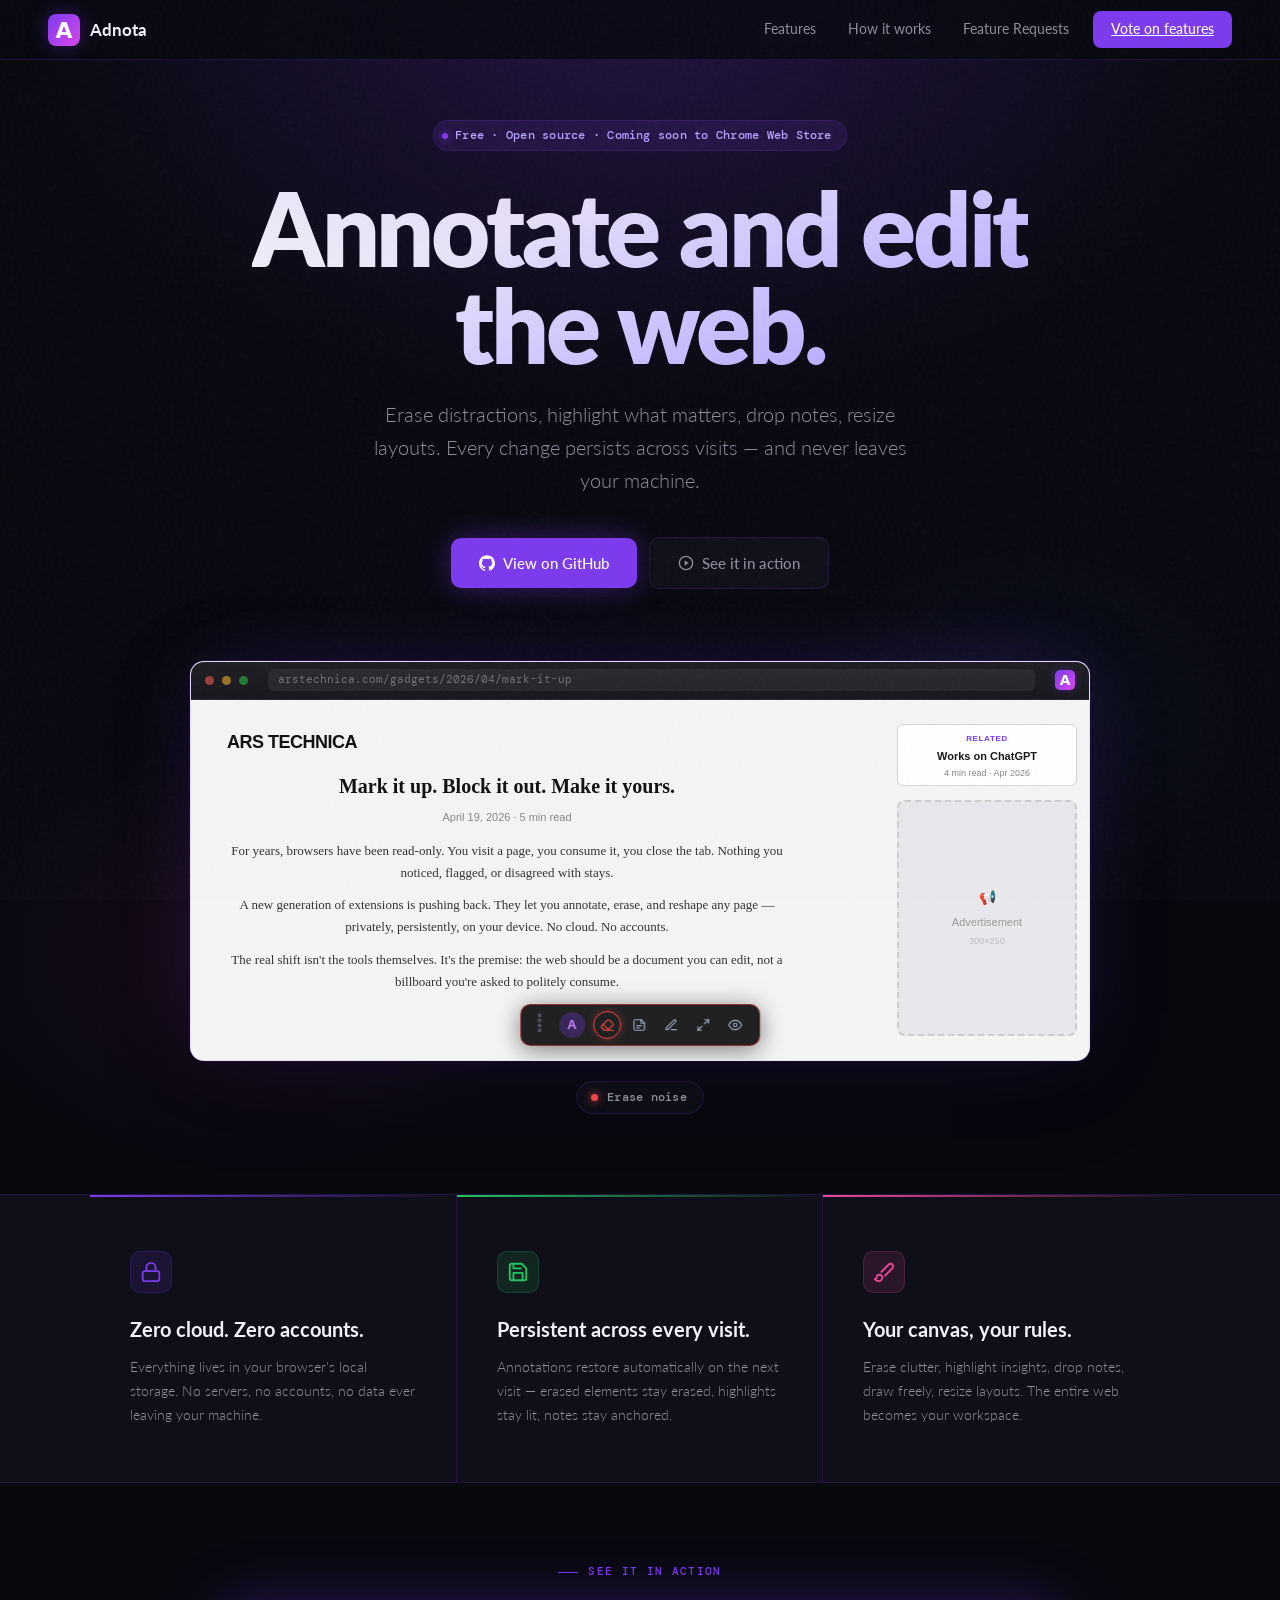
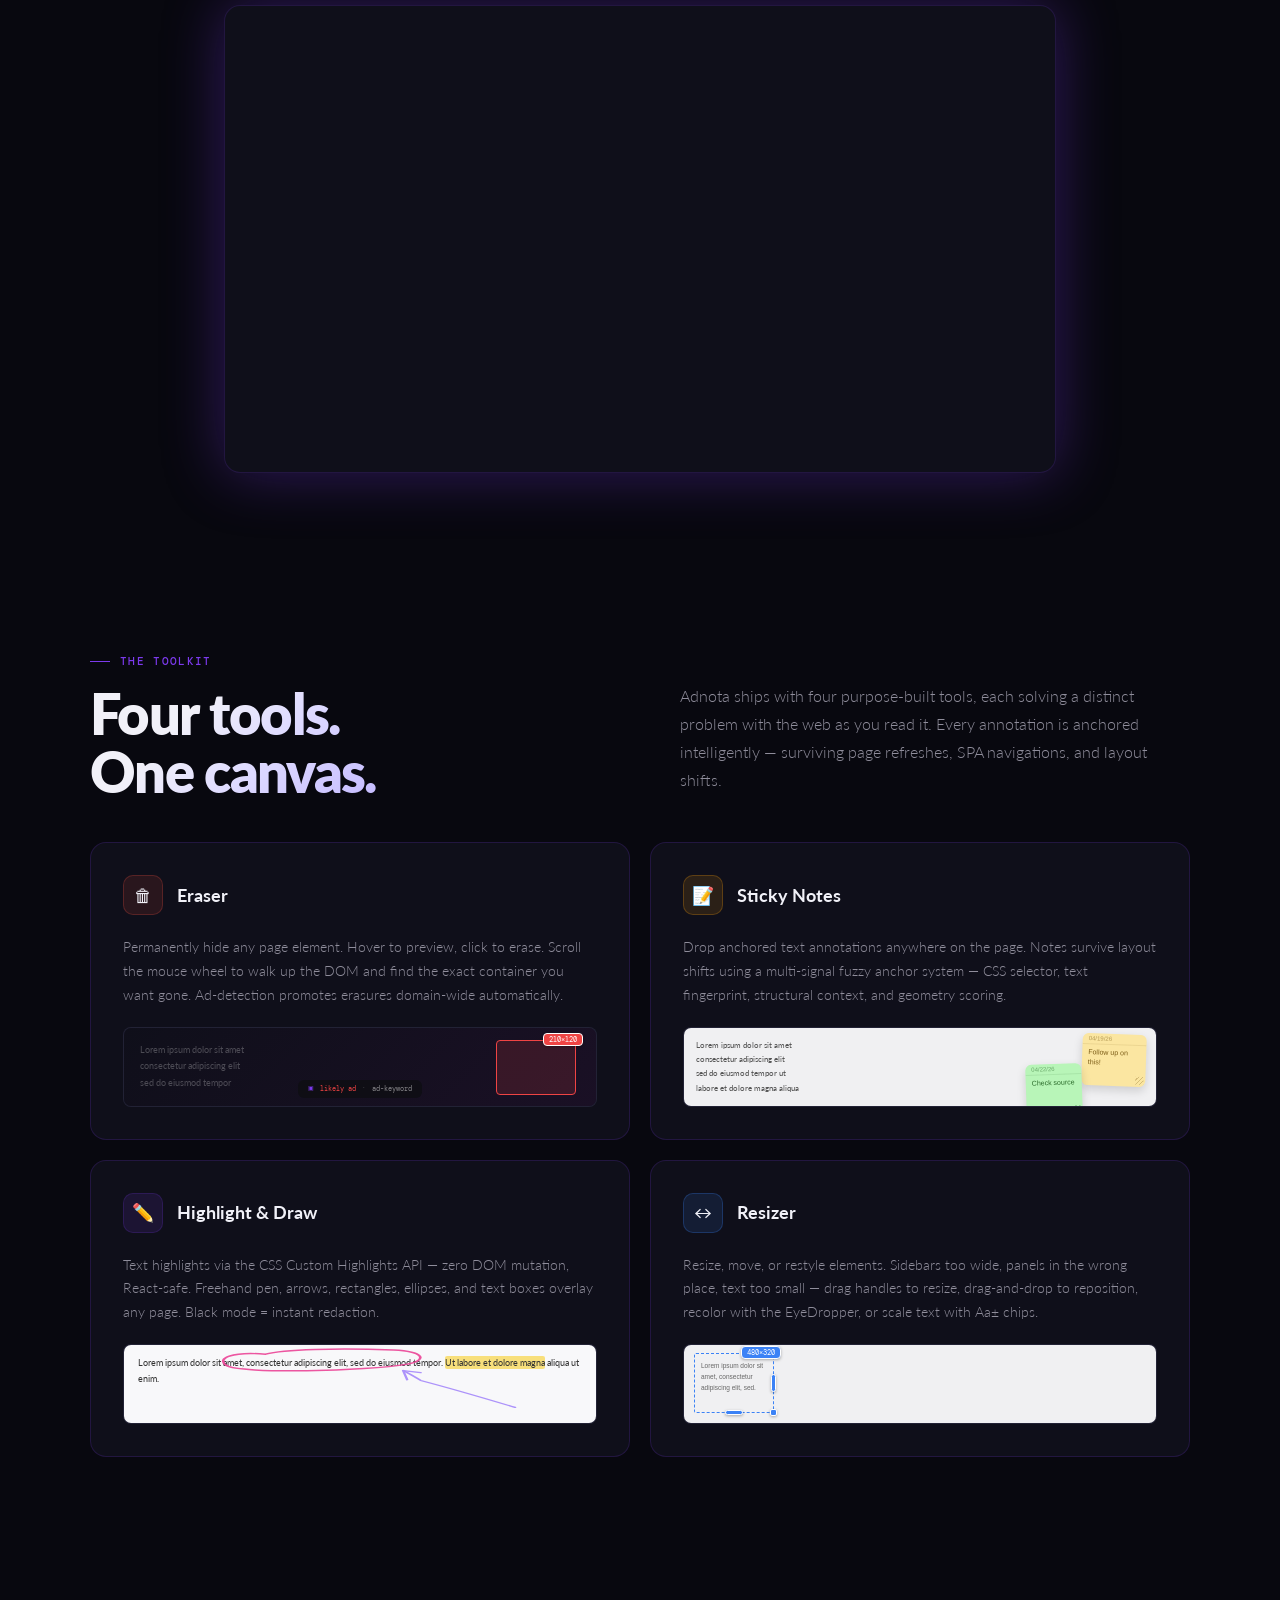
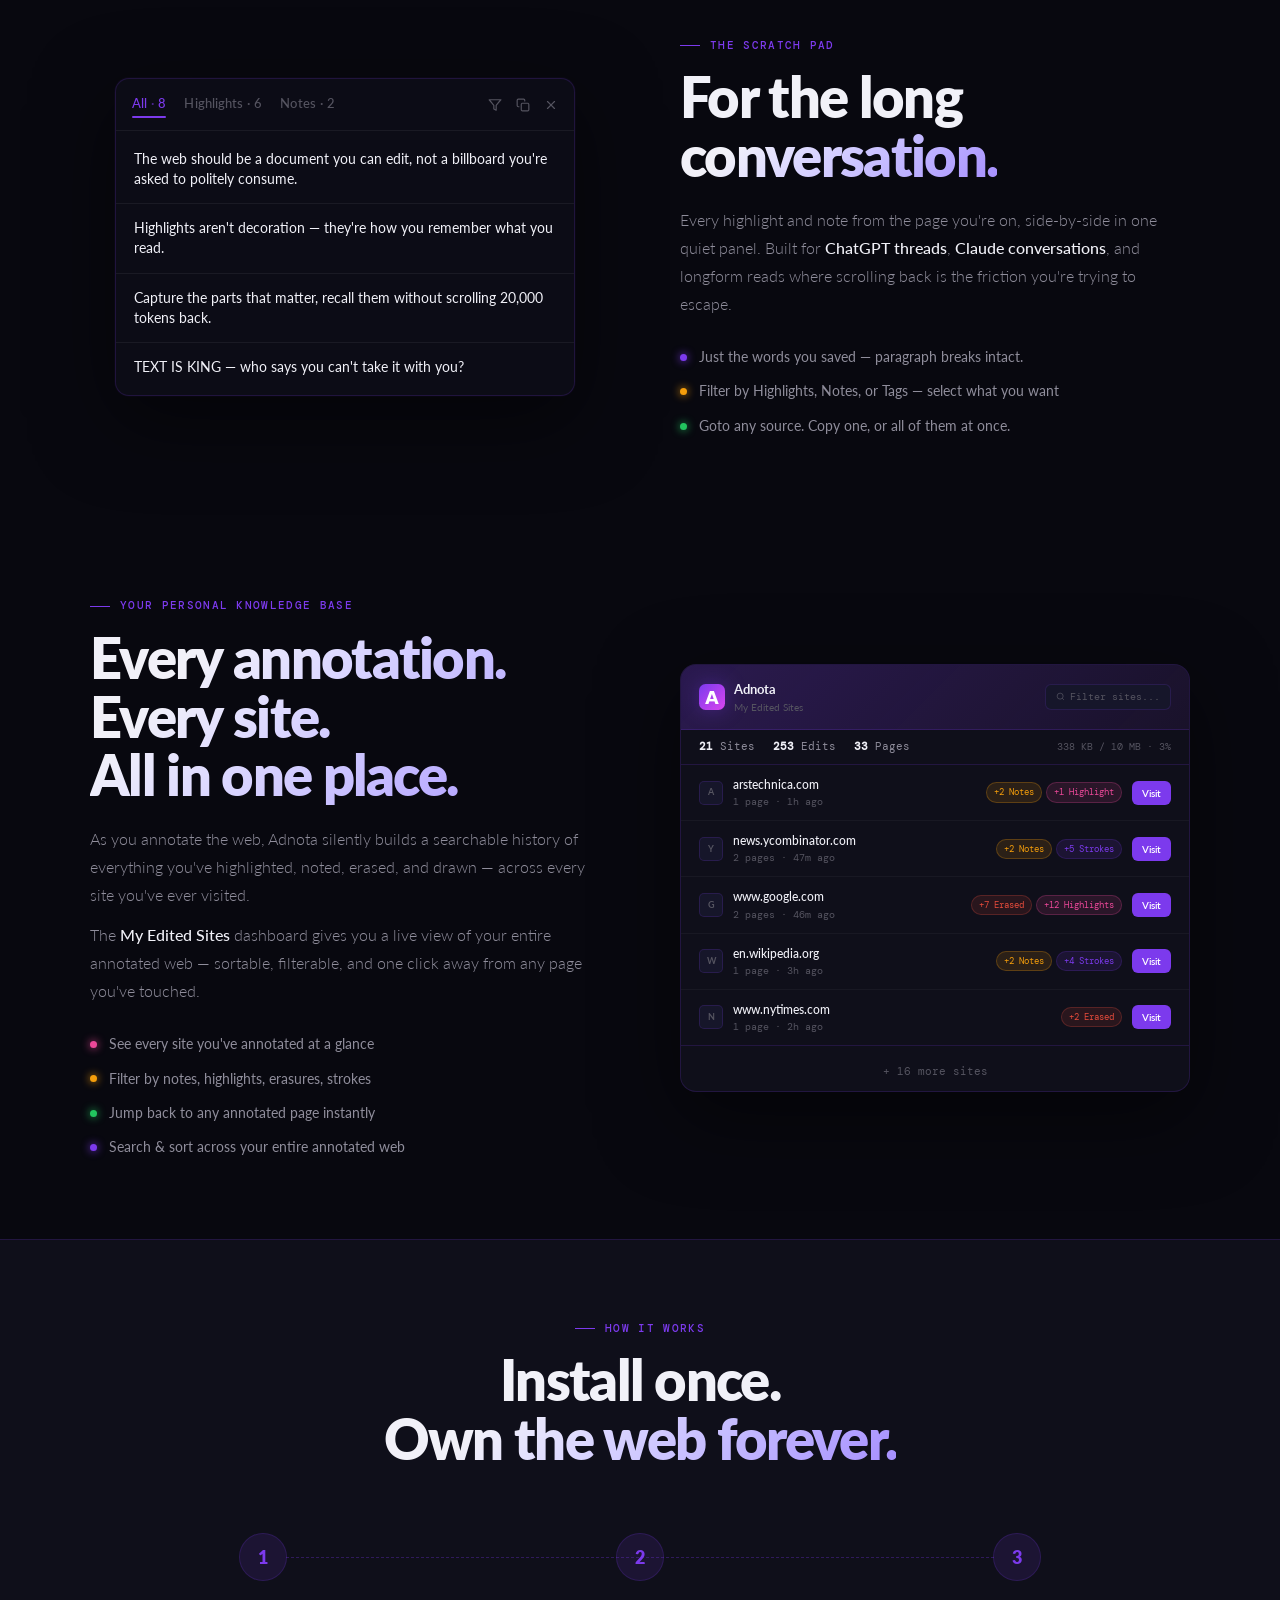
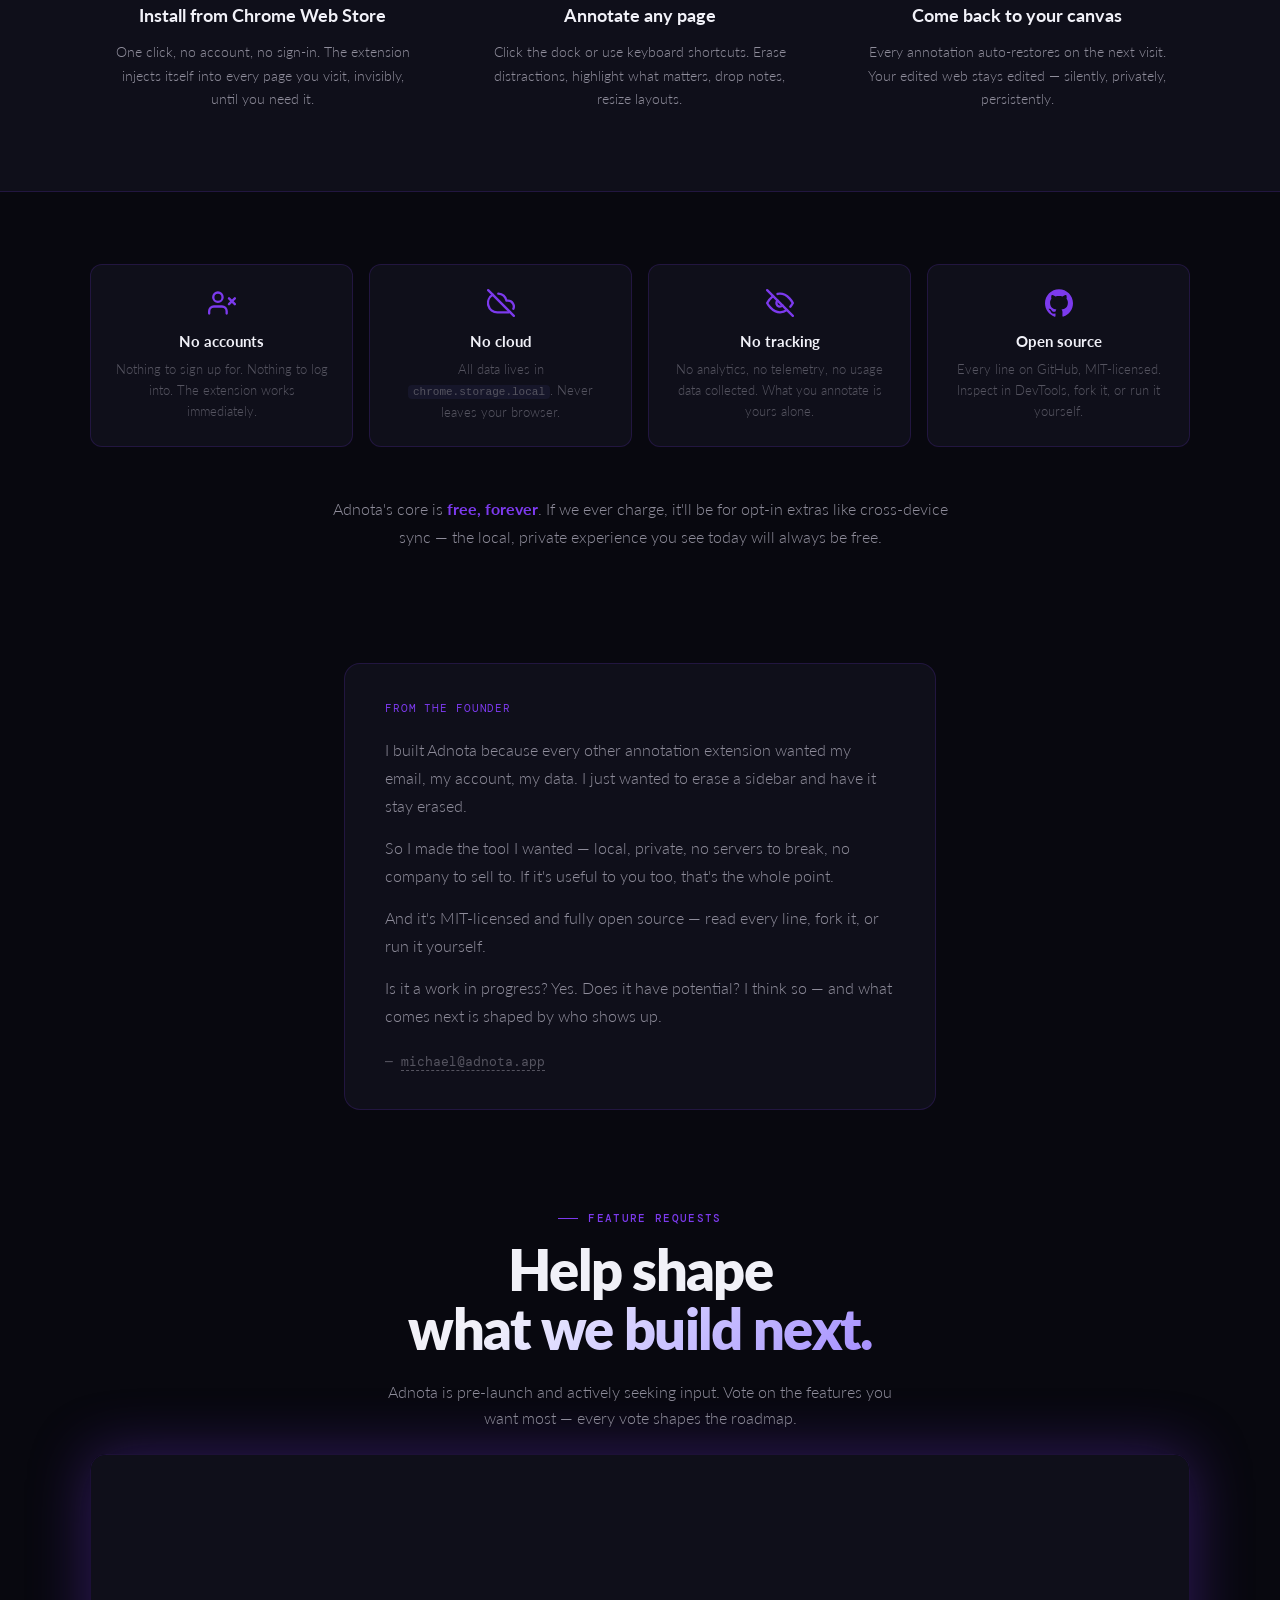
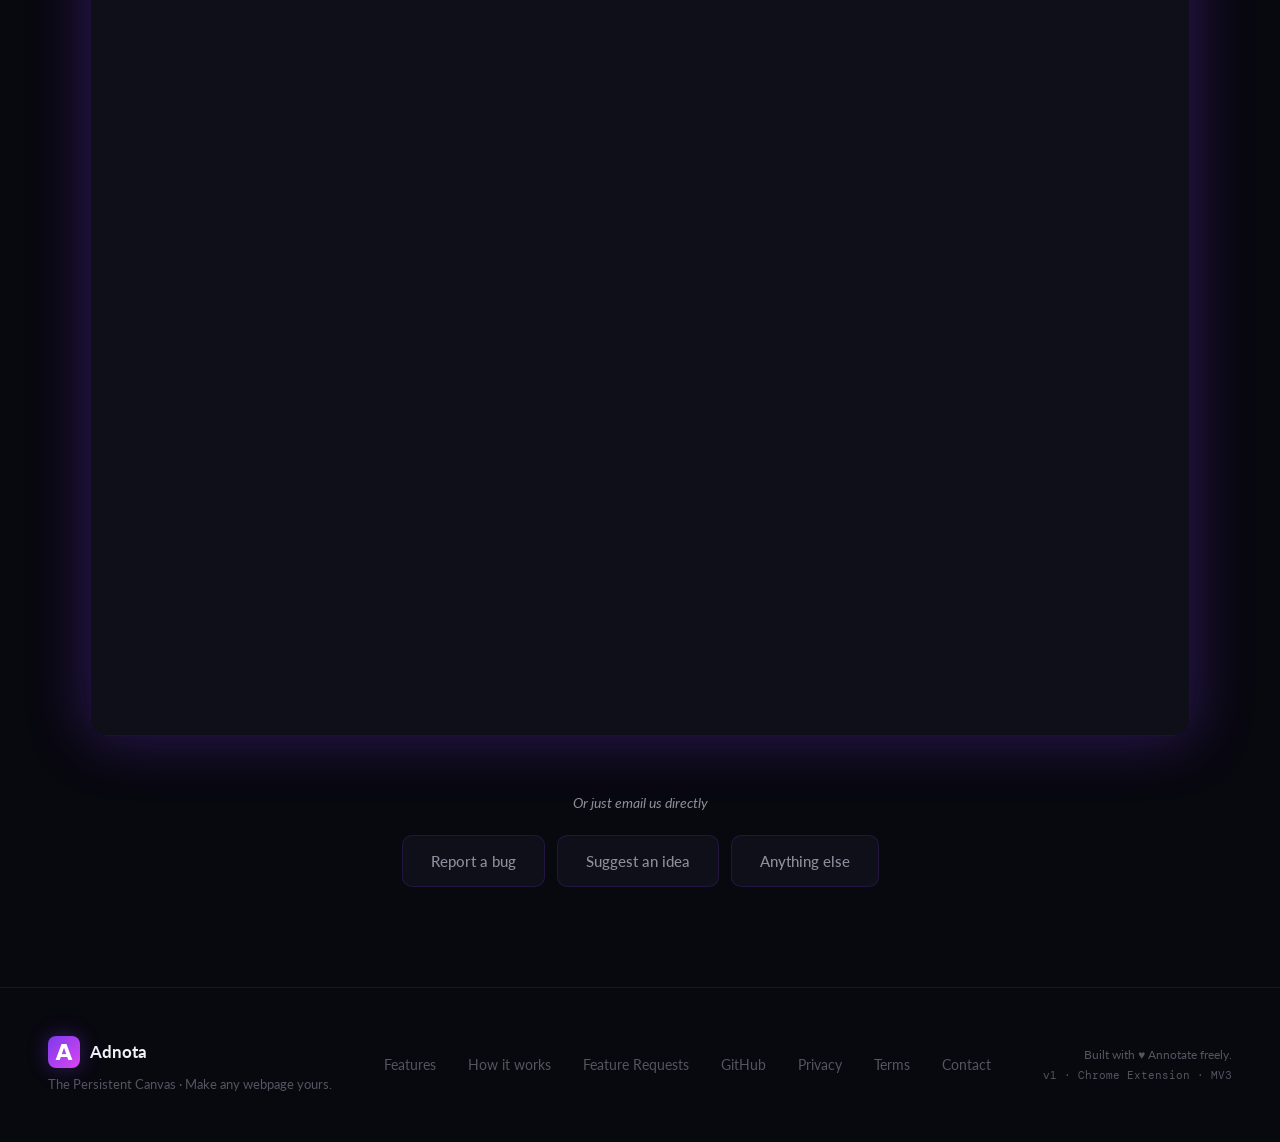
==== commit c4fccb40: "Open source launch: GitHub CTA, demo video, OSS messaging - Hero badge: "Free · Open source · Coming" ====
--- a/public/index.html
+++ b/public/index.html
@@ -70,7 +70,7 @@
 
   <div class="hero-badge">
     <span class="hero-badge-dot"></span>
-    Free · Coming soon to Chrome Web Store
+    Free · Open source · Coming soon to Chrome Web Store
   </div>
 
   <h1 data-cc-id="cc-2" style="font-family: Lato">Annotate and edit<br>the web.</h1>
@@ -79,11 +79,12 @@
   </p>
 
   <div class="hero-actions">
-    <a href="#requests" class="btn-primary">
-      <svg width="16" height="16" viewBox="0 0 24 24" fill="none" stroke="currentColor" stroke-width="2"><path d="M12 5v14M5 12l7 7 7-7"></path></svg>
-      Vote on features
+    <!-- TODO: swap href to the public GitHub repo URL once the extension repo (renamed: adnota) goes public. -->
+    <a href="https://github.com/adnota-app/adnota" class="btn-primary" target="_blank" rel="noopener">
+      <svg width="16" height="16" viewBox="0 0 24 24" fill="currentColor" aria-hidden="true"><path d="M12 .297c-6.63 0-12 5.373-12 12 0 5.303 3.438 9.8 8.205 11.385.6.113.82-.258.82-.577 0-.285-.01-1.04-.015-2.04-3.338.724-4.042-1.61-4.042-1.61C4.422 18.07 3.633 17.7 3.633 17.7c-1.087-.744.084-.729.084-.729 1.205.084 1.838 1.236 1.838 1.236 1.07 1.835 2.809 1.305 3.495.998.108-.776.417-1.305.76-1.605-2.665-.3-5.466-1.332-5.466-5.93 0-1.31.465-2.38 1.235-3.22-.135-.303-.54-1.523.105-3.176 0 0 1.005-.322 3.3 1.23.96-.267 1.98-.399 3-.405 1.02.006 2.04.138 3 .405 2.28-1.552 3.285-1.23 3.285-1.23.645 1.653.24 2.873.12 3.176.765.84 1.23 1.91 1.23 3.22 0 4.61-2.805 5.625-5.475 5.92.42.36.81 1.096.81 2.22 0 1.606-.015 2.896-.015 3.286 0 .315.21.69.825.57C20.565 22.092 24 17.592 24 12.297c0-6.627-5.373-12-12-12"/></svg>
+      View on GitHub
     </a>
-    <a href="#hero-browser" class="btn-secondary" onclick="event.preventDefault(); document.getElementById('hero-browser').scrollIntoView({behavior:'smooth',block:'center'});">
+    <a href="#demo-video" class="btn-secondary" onclick="event.preventDefault(); document.getElementById('demo-video').scrollIntoView({behavior:'smooth',block:'start'});">
       <svg width="16" height="16" viewBox="0 0 24 24" fill="none" stroke="currentColor" stroke-width="2"><circle cx="12" cy="12" r="10"></circle><path d="M10 8l6 4-6 4V8z" fill="currentColor" stroke="none"></path></svg>
       See it in action
     </a>
@@ -221,6 +222,24 @@
     </div>
   </div>
 </div>
+
+<!-- DEMO VIDEO -->
+<section id="demo-video" style="padding-top:80px;padding-bottom:80px;">
+  <div style="max-width:880px;margin:0 auto;padding:0 24px;text-align:center;">
+    <div class="section-label" style="justify-content:center">See it in action</div>
+    <div class="reveal" style="margin-top:24px;border:1px solid var(--border);border-radius:16px;overflow:hidden;box-shadow:0 0 60px var(--accent-glow);aspect-ratio:16/9;background:var(--surface);">
+      <!-- youtube-nocookie delays tracking until the user hits play. Video must be public or unlisted on YouTube for the embed to play. -->
+      <iframe
+        src="https://www.youtube-nocookie.com/embed/7SE6gWbxRb0?rel=0"
+        style="width:100%;height:100%;border:0;display:block;"
+        loading="lazy"
+        title="Adnota — demo walkthrough"
+        allow="accelerometer; clipboard-write; encrypted-media; gyroscope; picture-in-picture"
+        allowfullscreen
+      ></iframe>
+    </div>
+  </div>
+</section>
 
 <!-- FEATURES -->
 <section id="features">
@@ -536,9 +555,9 @@
       <p>No analytics, no telemetry, no usage data collected. What you annotate is yours alone.</p>
     </div>
     <div class="priv-card reveal reveal-delay-3">
-      <div class="priv-icon"><svg viewBox="0 0 24 24" fill="none" stroke="currentColor" stroke-width="2" stroke-linecap="round" stroke-linejoin="round"><circle cx="11" cy="11" r="8"/><line x1="21" y1="21" x2="16.65" y2="16.65"/></svg></div>
-      <h4>Auditable</h4>
-      <p>Inspectable in DevTools — no hidden network calls.</p>
+      <div class="priv-icon"><svg viewBox="0 0 24 24" fill="currentColor" aria-hidden="true"><path d="M12 .297c-6.63 0-12 5.373-12 12 0 5.303 3.438 9.8 8.205 11.385.6.113.82-.258.82-.577 0-.285-.01-1.04-.015-2.04-3.338.724-4.042-1.61-4.042-1.61C4.422 18.07 3.633 17.7 3.633 17.7c-1.087-.744.084-.729.084-.729 1.205.084 1.838 1.236 1.838 1.236 1.07 1.835 2.809 1.305 3.495.998.108-.776.417-1.305.76-1.605-2.665-.3-5.466-1.332-5.466-5.93 0-1.31.465-2.38 1.235-3.22-.135-.303-.54-1.523.105-3.176 0 0 1.005-.322 3.3 1.23.96-.267 1.98-.399 3-.405 1.02.006 2.04.138 3 .405 2.28-1.552 3.285-1.23 3.285-1.23.645 1.653.24 2.873.12 3.176.765.84 1.23 1.91 1.23 3.22 0 4.61-2.805 5.625-5.475 5.92.42.36.81 1.096.81 2.22 0 1.606-.015 2.896-.015 3.286 0 .315.21.69.825.57C20.565 22.092 24 17.592 24 12.297c0-6.627-5.373-12-12-12"/></svg></div>
+      <h4>Open source</h4>
+      <p>Every line on GitHub, MIT-licensed. Inspect in DevTools, fork it, or run it yourself.</p>
     </div>
   </div>
 
@@ -560,6 +579,9 @@
       <p style="color:var(--text-muted);font-size:16px;line-height:1.75;font-weight:300;margin-bottom:14px;">
         So I made the tool I wanted — local, private, no servers to break, no company to sell to. If it's useful to you too, that's the whole point.
       </p>
+      <p style="color:var(--text-muted);font-size:16px;line-height:1.75;font-weight:300;margin-bottom:14px;">
+        And it's MIT-licensed and fully open source — read every line, fork it, or run it yourself.
+      </p>
       <p style="color:var(--text-muted);font-size:16px;line-height:1.75;font-weight:300;">
         Is it a work in progress? Yes. Does it have potential? I think so — and what comes next is shaped by who shows up.
       </p>
@@ -615,6 +637,8 @@
     <a href="#features">Features</a>
     <a href="#how">How it works</a>
     <a href="#requests">Feature Requests</a>
+    <!-- TODO: swap href to the public GitHub repo URL once the extension repo (renamed: adnota) goes public. -->
+    <a href="https://github.com/adnota-app/adnota" target="_blank" rel="noopener">GitHub</a>
     <a href="/privacy.html">Privacy</a>
     <a href="/terms.html">Terms</a>
     <a href="mailto:hello@adnota.app">Contact</a>
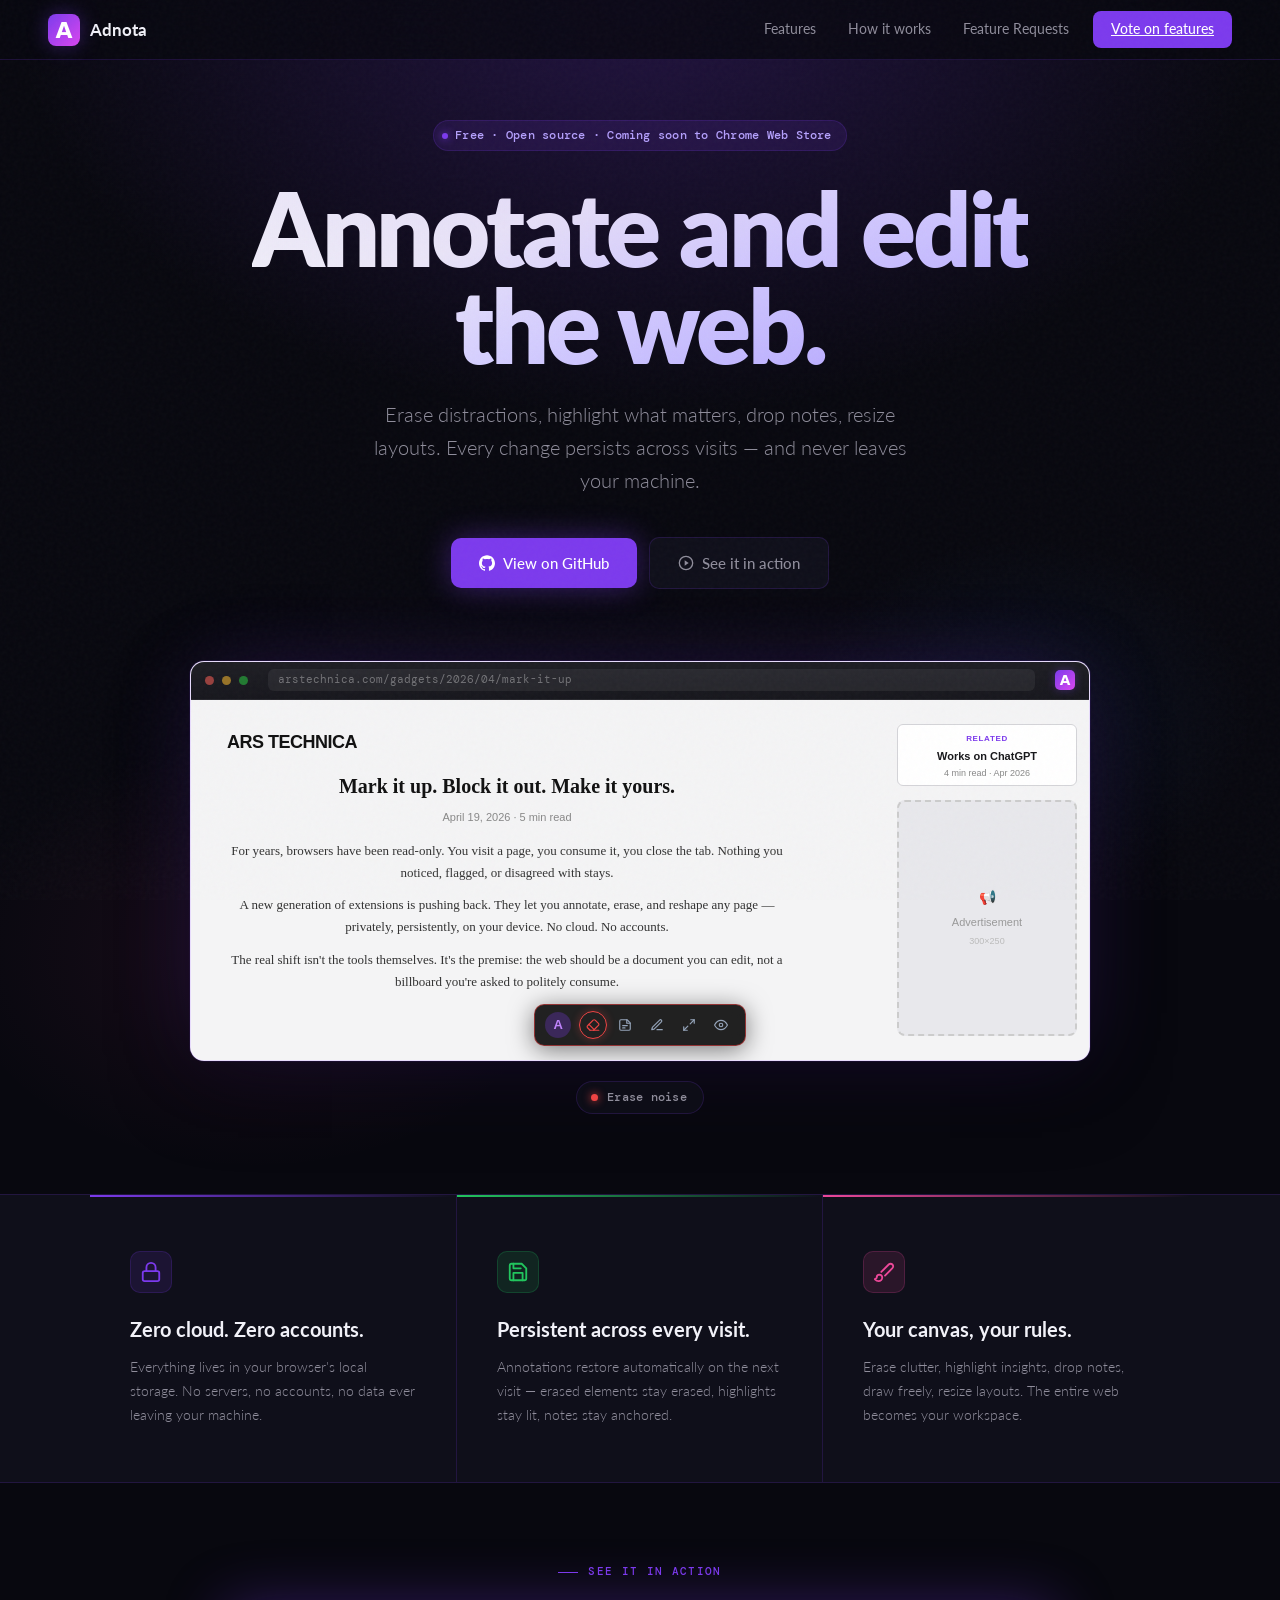
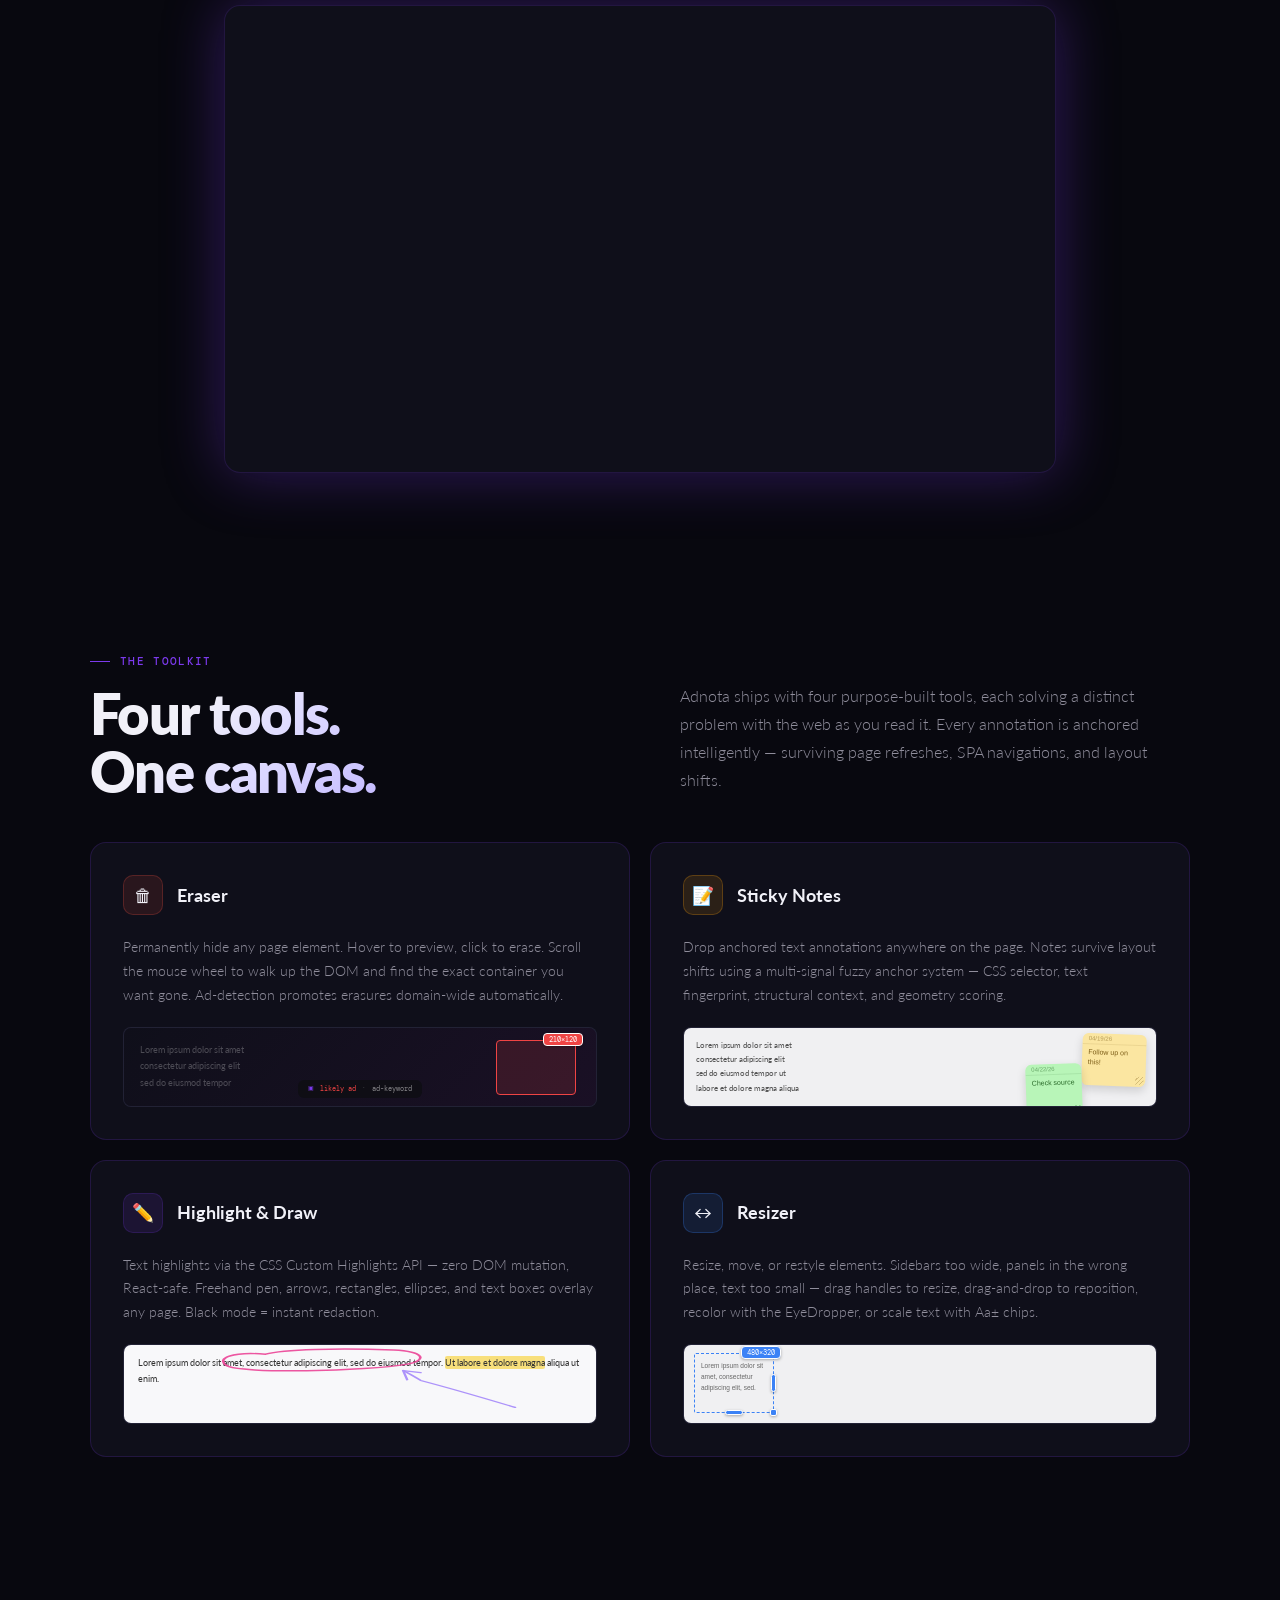
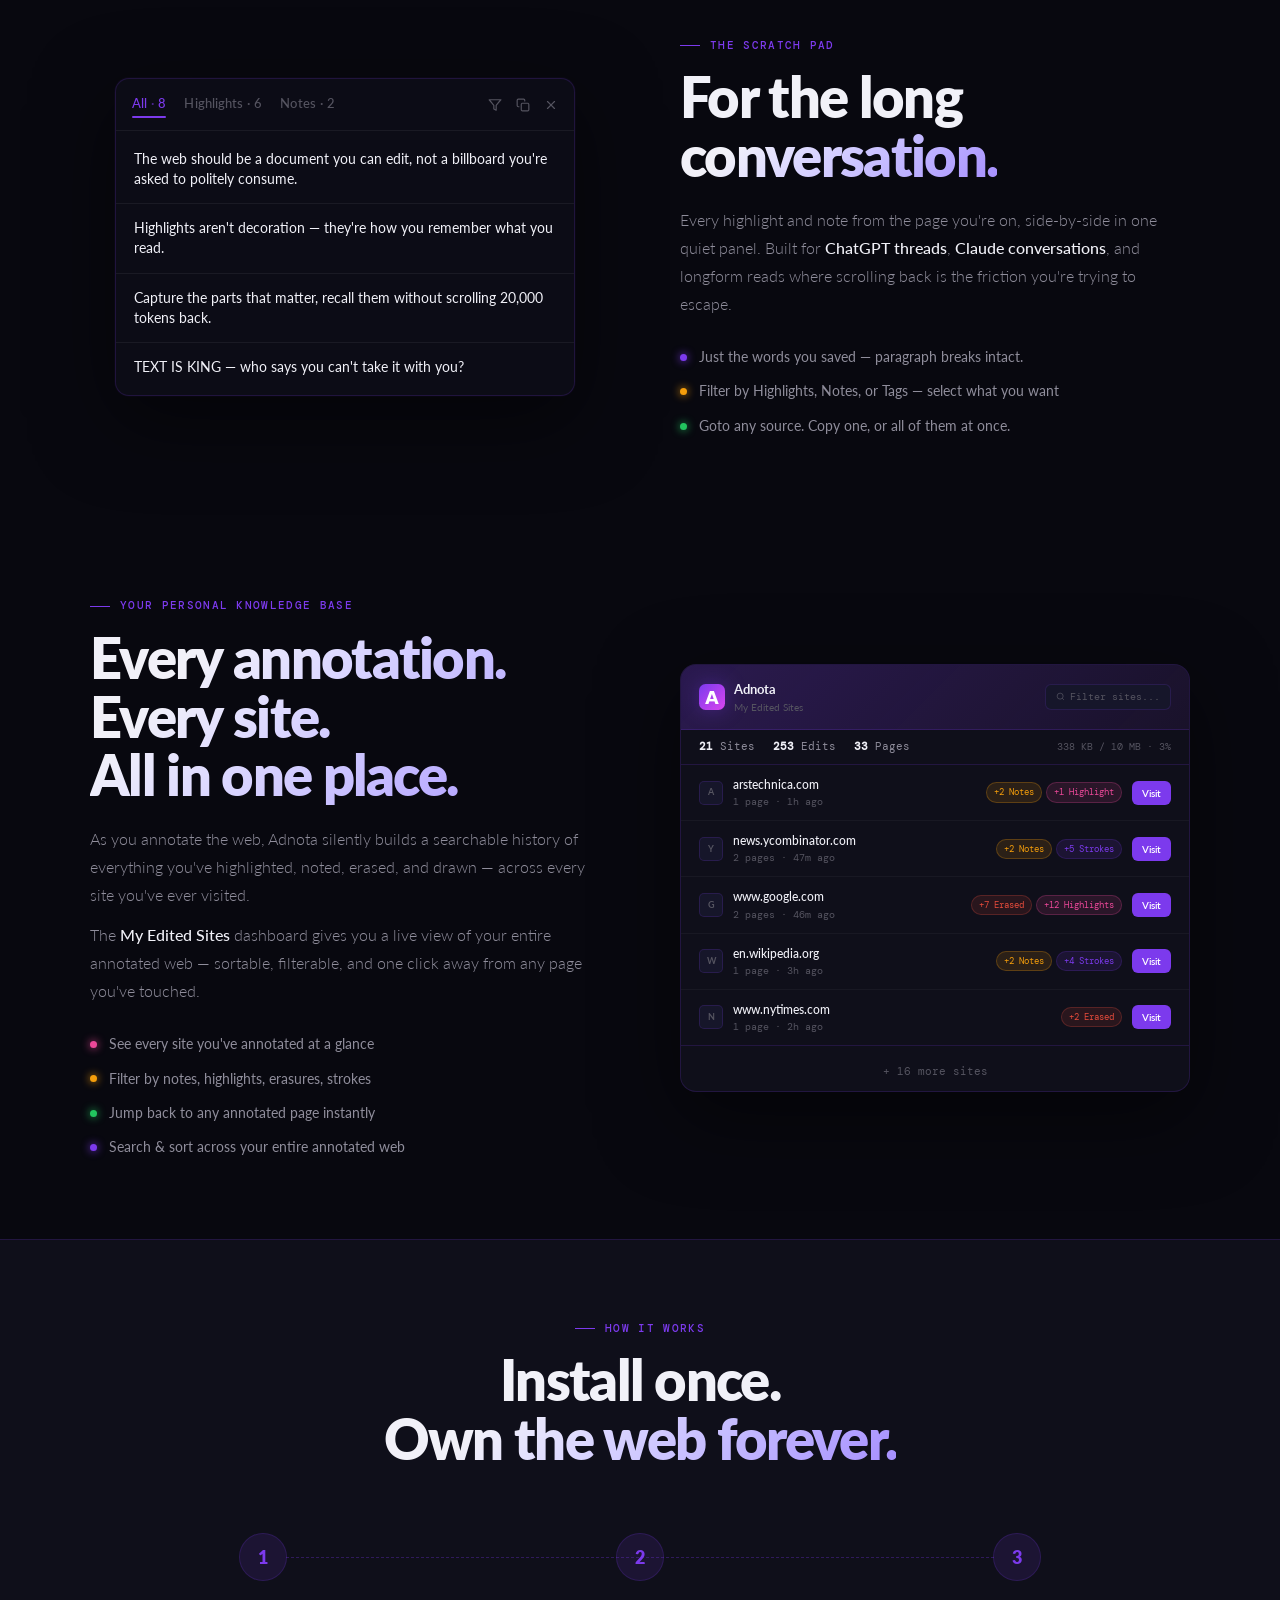
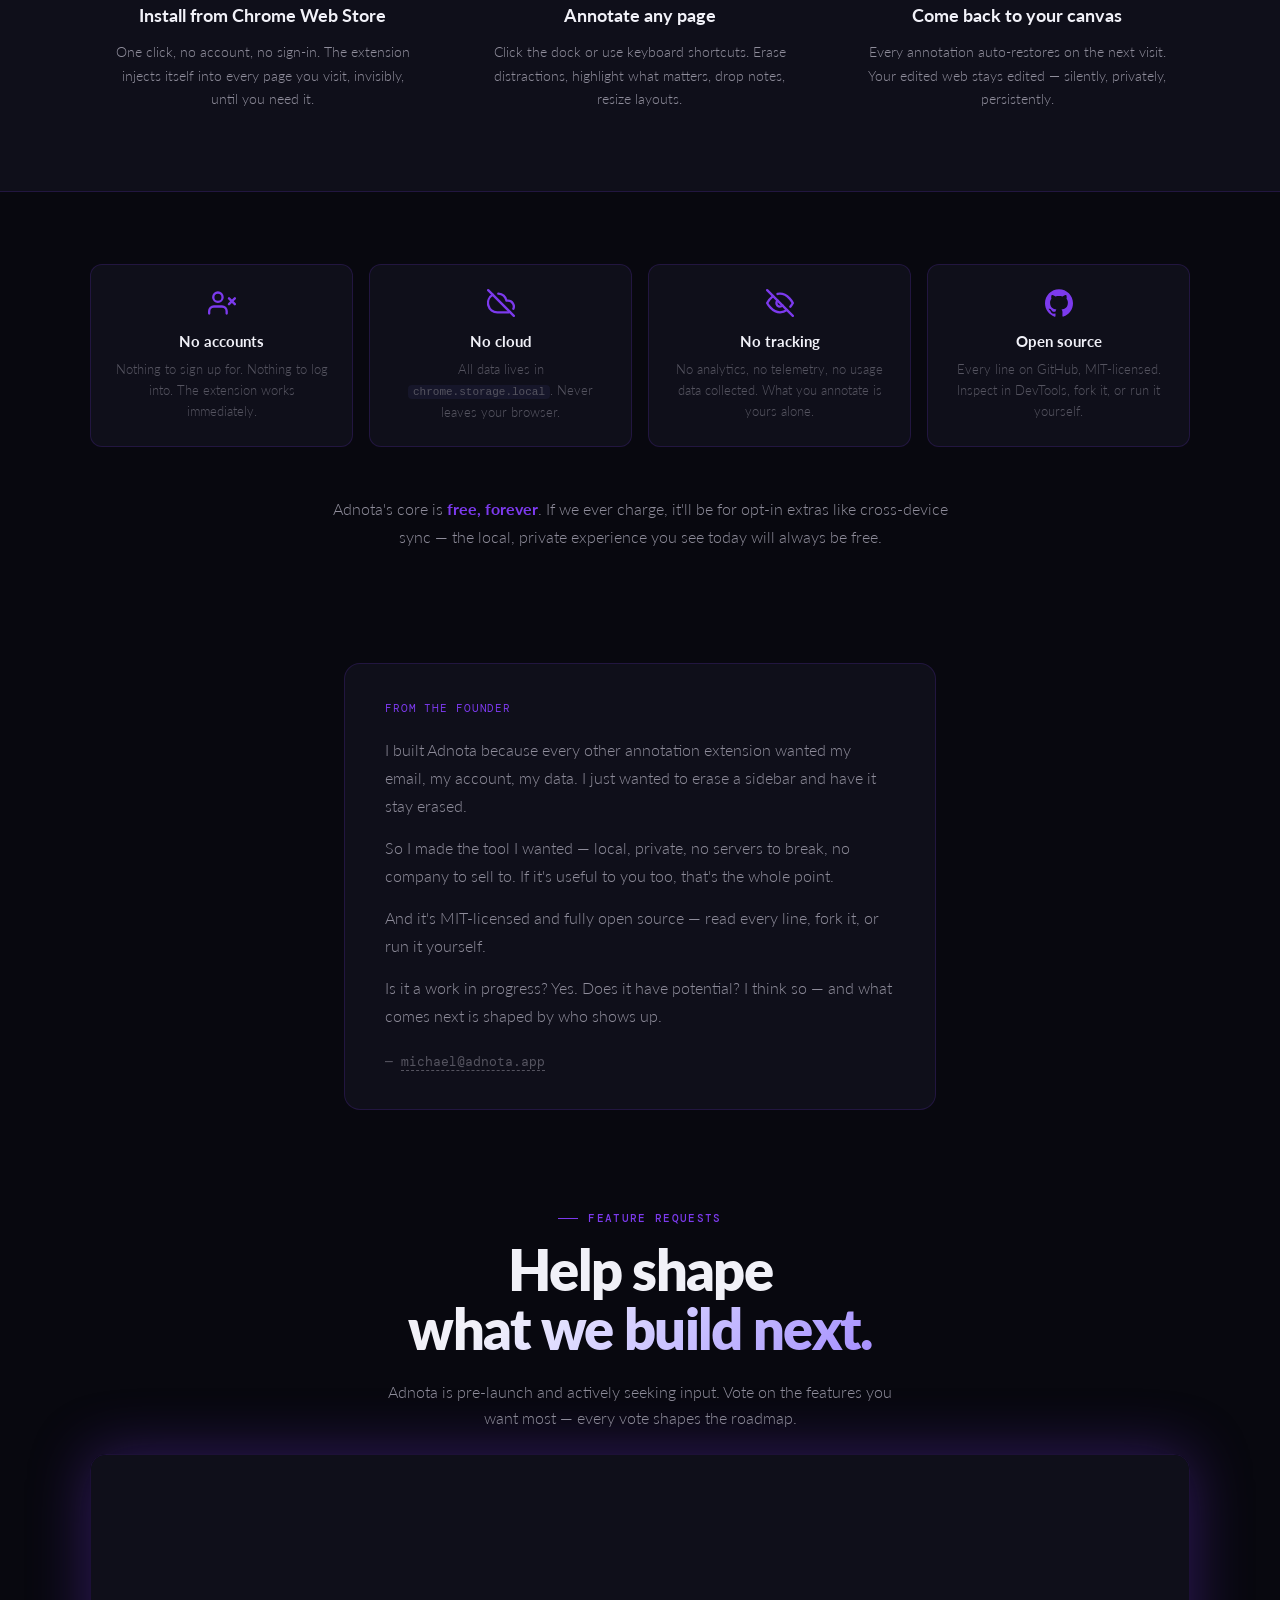
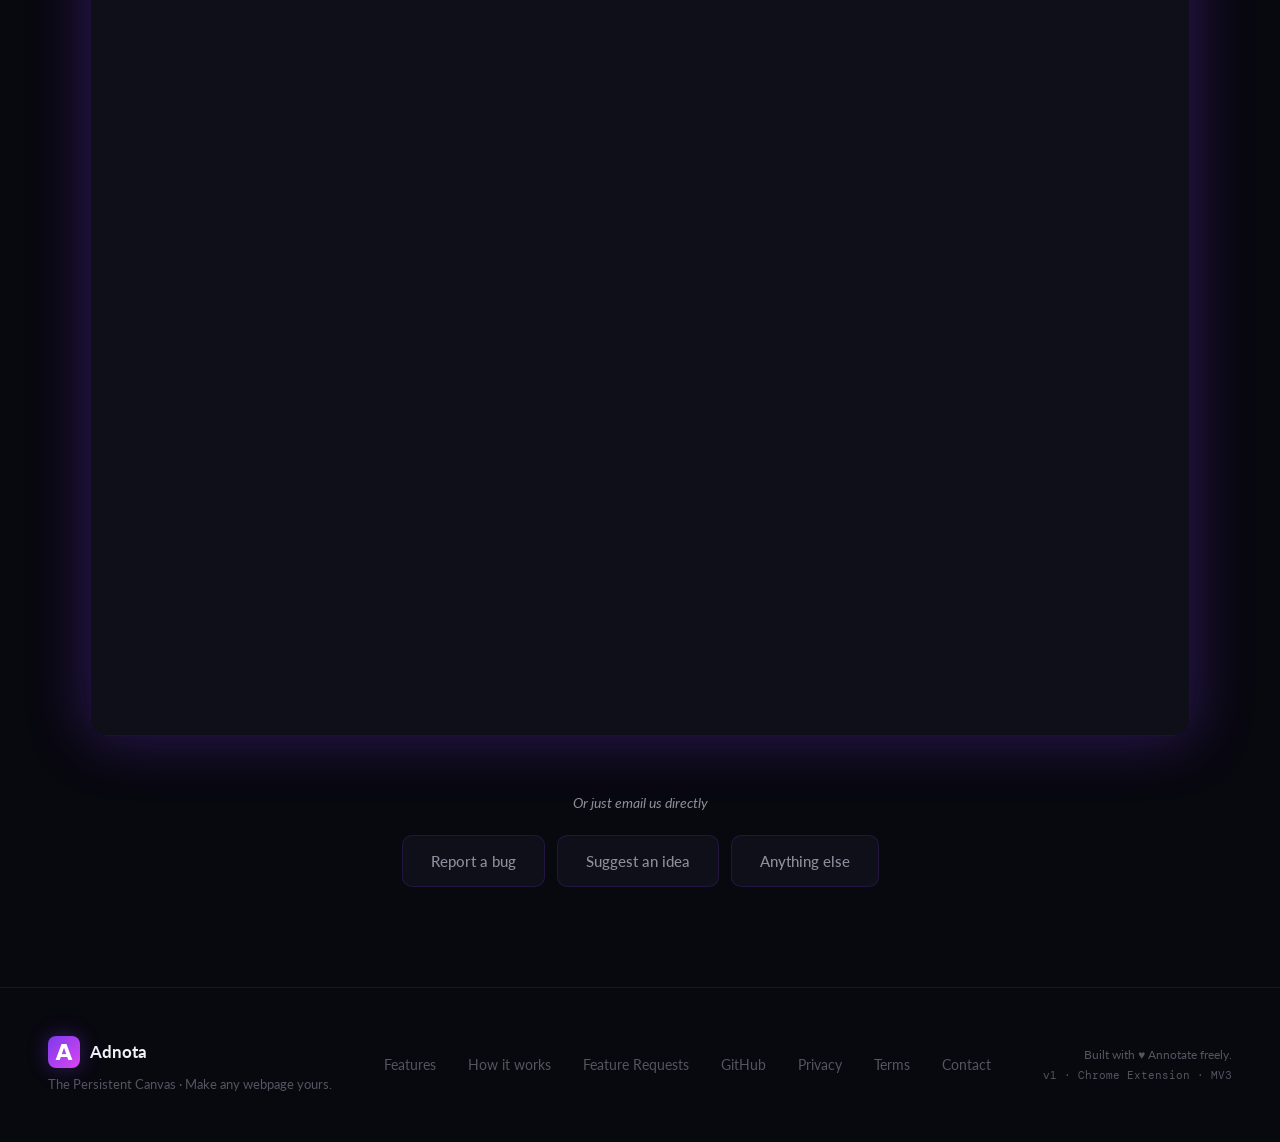
==== commit bd70c09c: "Demo: remove drag handle that no longer exists in the extension The braille-dots grab handle (⡇) on " ====
--- a/public/index.html
+++ b/public/index.html
@@ -173,7 +173,6 @@
 
       <!-- Dock toolbar (ported from extension — styles in demo.css) -->
       <div id="vellum-dock" data-vellum-ui="1">
-        <span class="vellum-toolbar-drag">⡇</span>
         <div class="vellum-dock-home">
           <span class="vellum-dock-logo">A</span>
         </div>
--- a/public/demo.css
+++ b/public/demo.css
@@ -266,19 +266,3 @@
 .hero-mockup #vellum-dock[data-accent="resizer"]   .vellum-dock-back { background: rgba(59, 130, 246, 0.35); color: #93c5fd; }
 .hero-mockup #vellum-dock[data-accent="resizer"]   .vellum-dock-back:hover { background: rgba(59, 130, 246, 0.55); }
 
-/* ── Drag handle (braille-glyph dots) ──────────────────────────────────── */
-.hero-mockup .vellum-toolbar-drag {
-  color: #525264;
-  font-size: 18px;
-  letter-spacing: -1.5px;
-  font-weight: bold;
-  cursor: grab;
-  margin-right: 8px;
-  margin-bottom: 5px;
-  user-select: none;
-  padding: 0 4px;
-}
-
-.hero-mockup .vellum-toolbar-drag:active {
-  cursor: grabbing;
-}
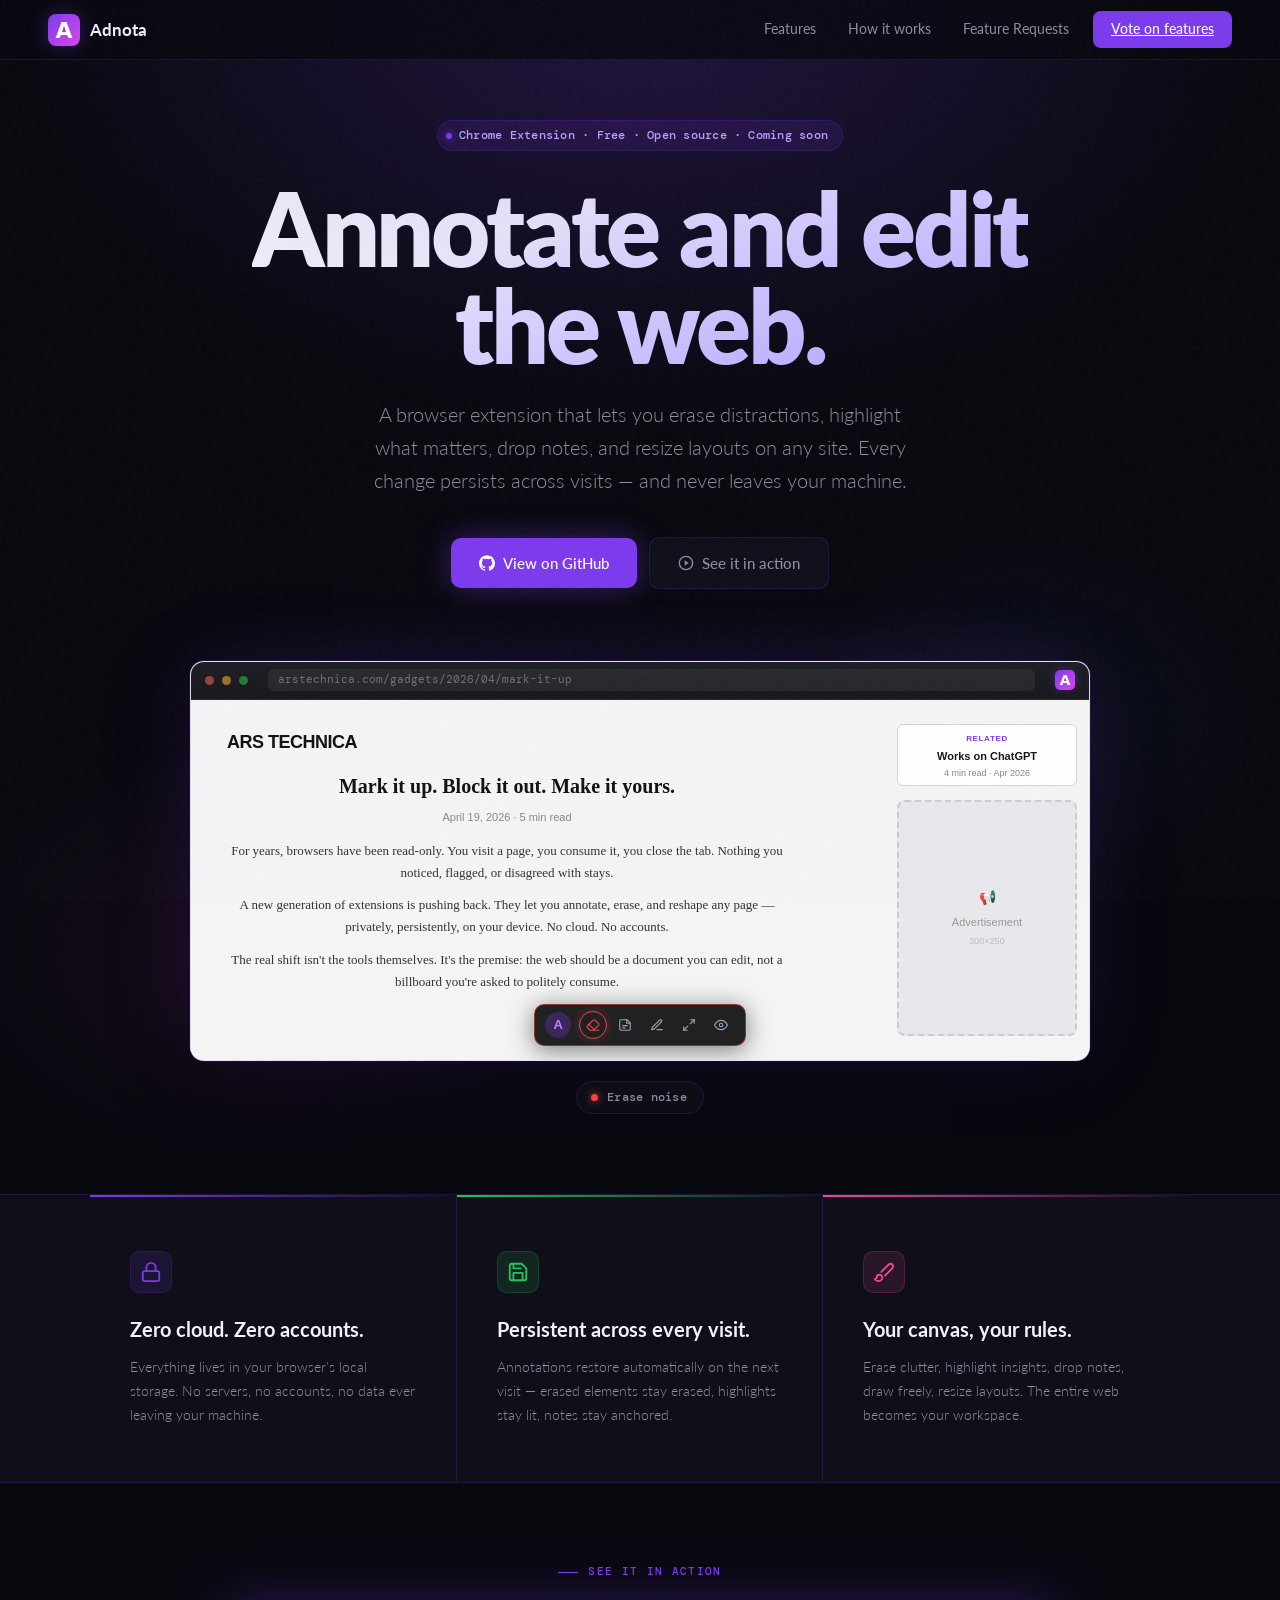
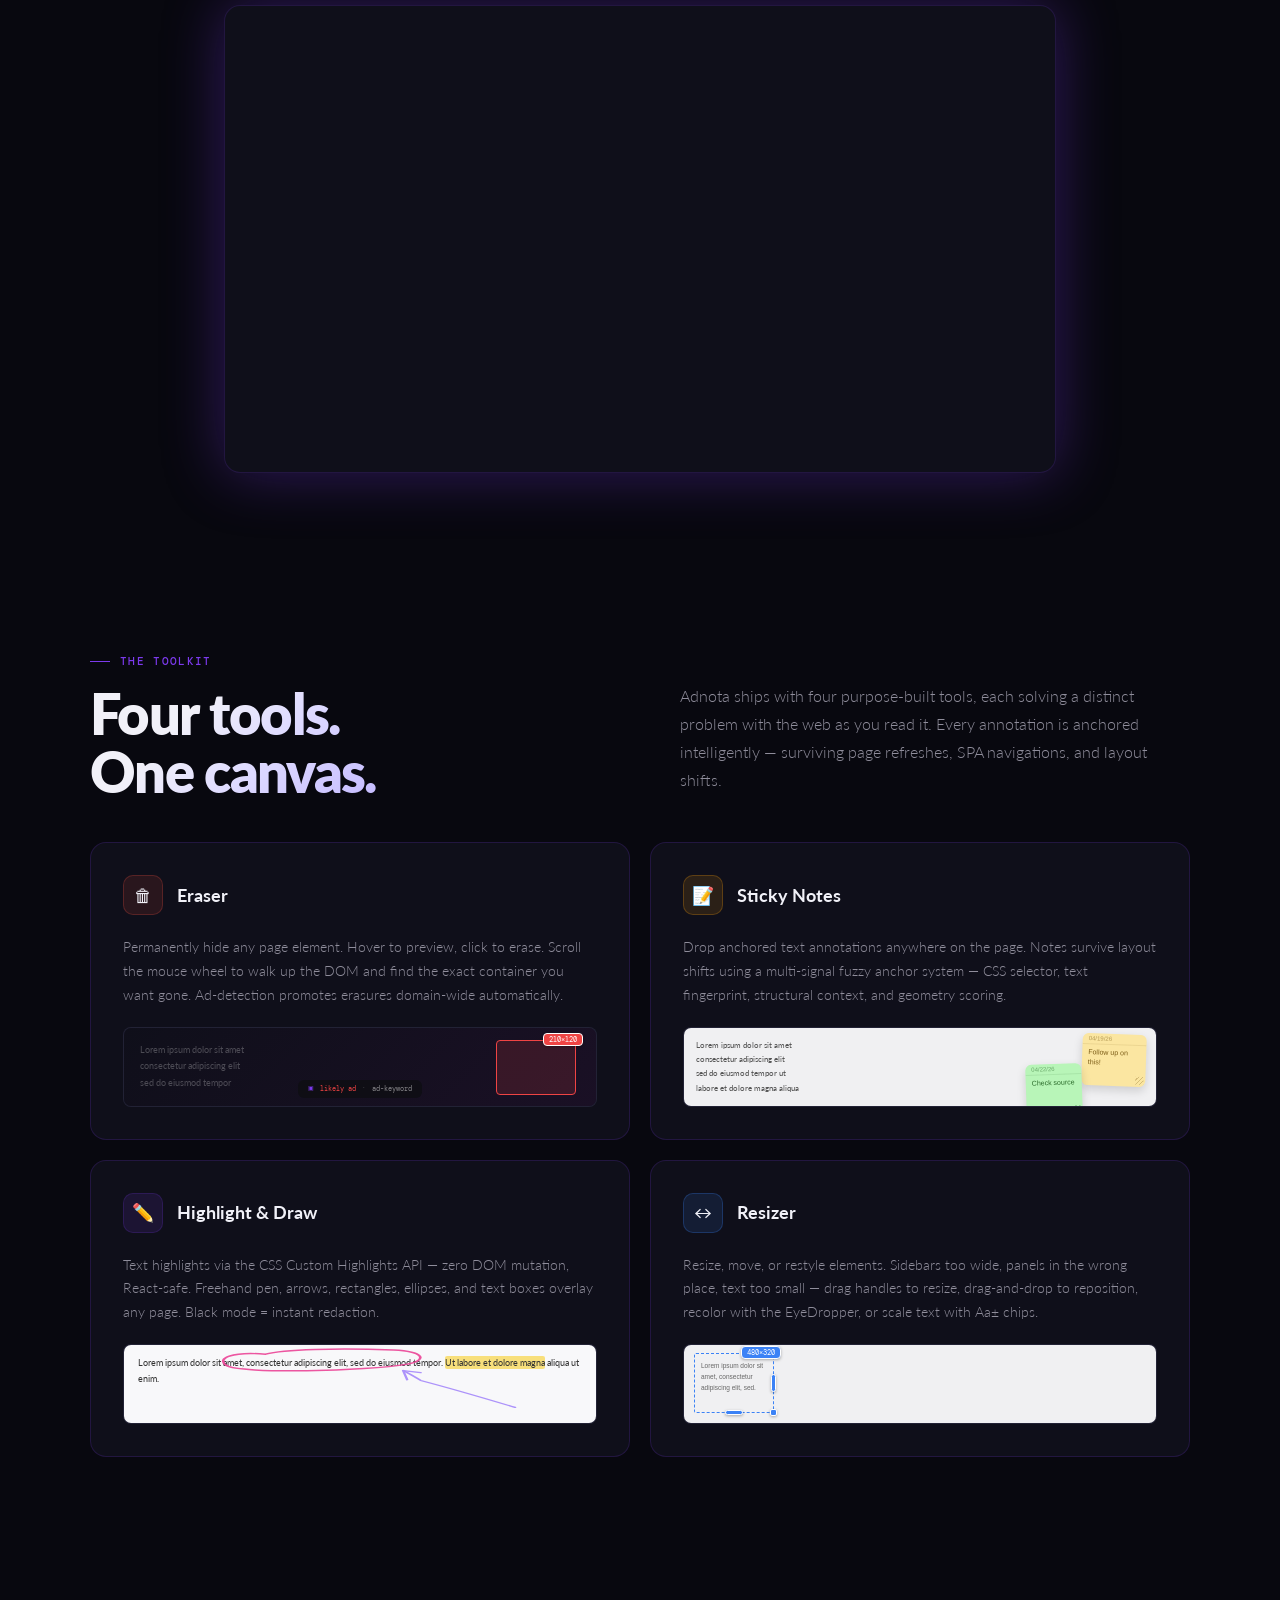
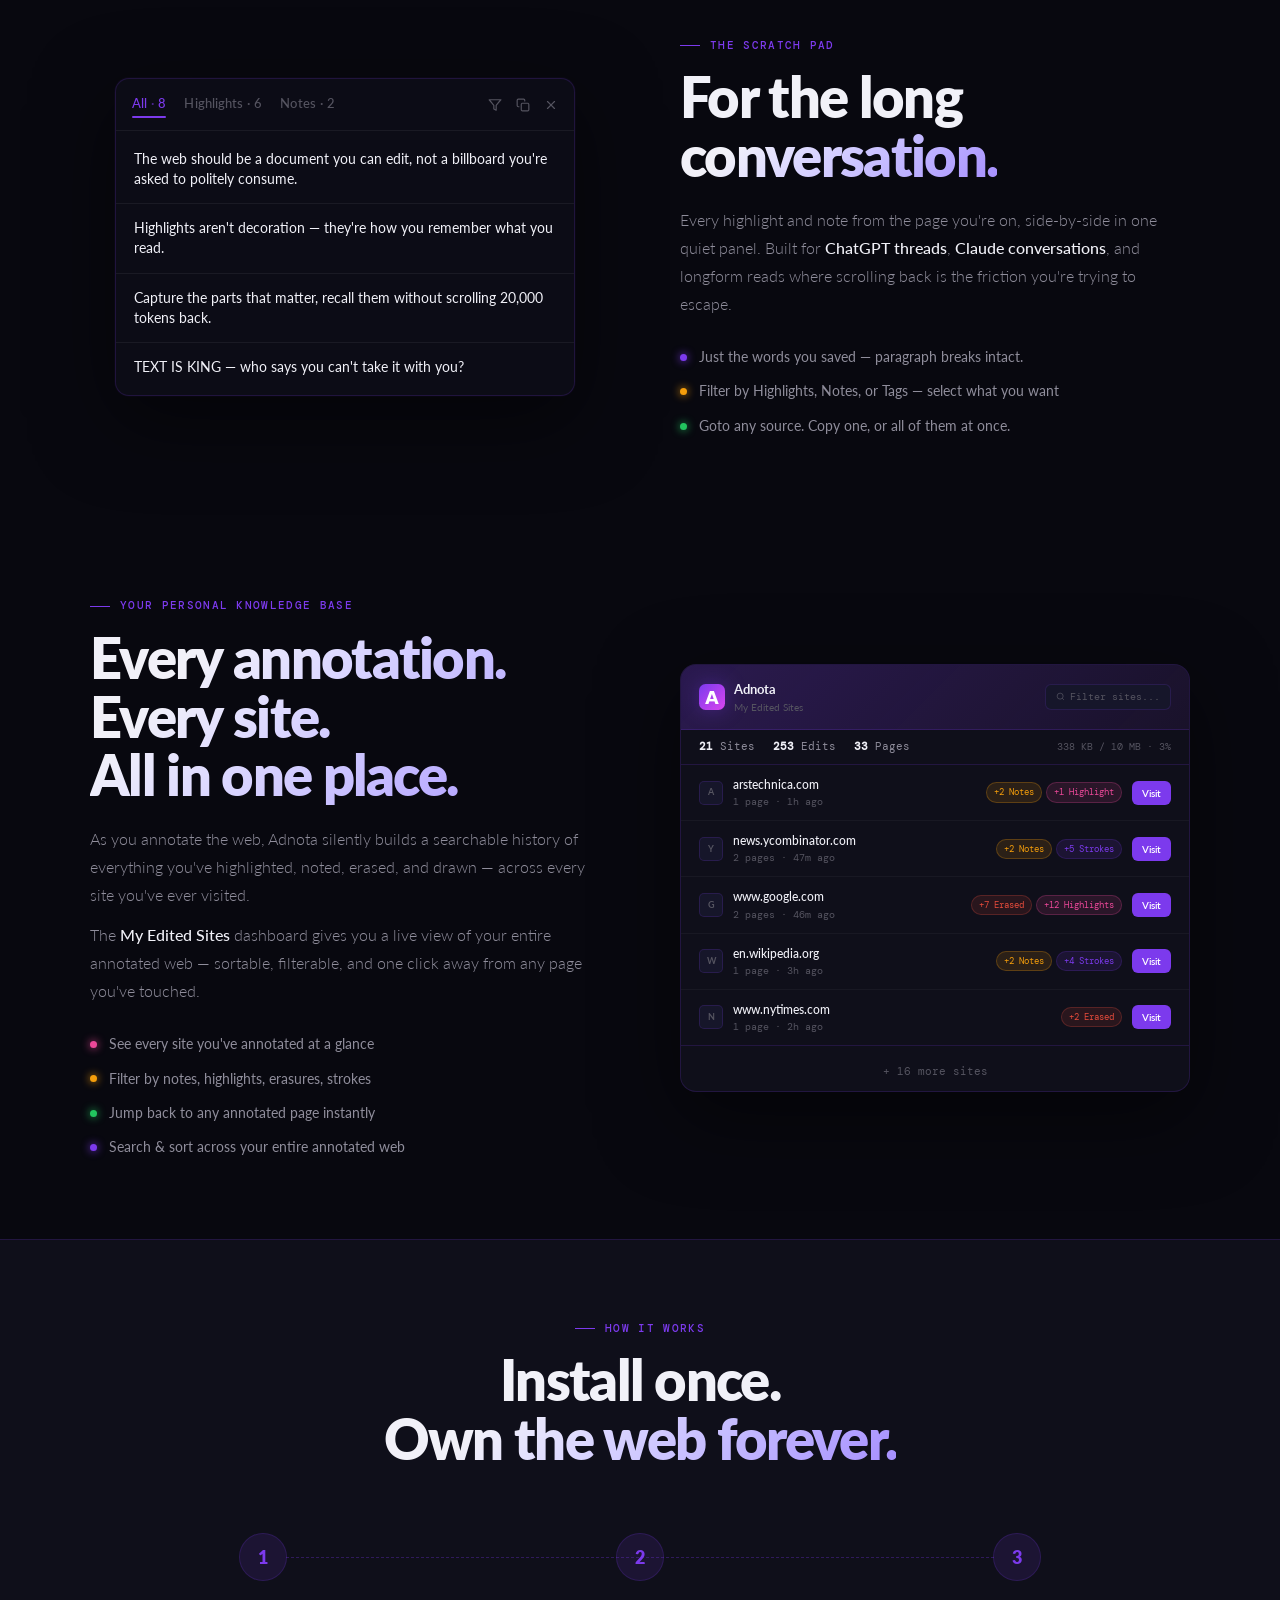
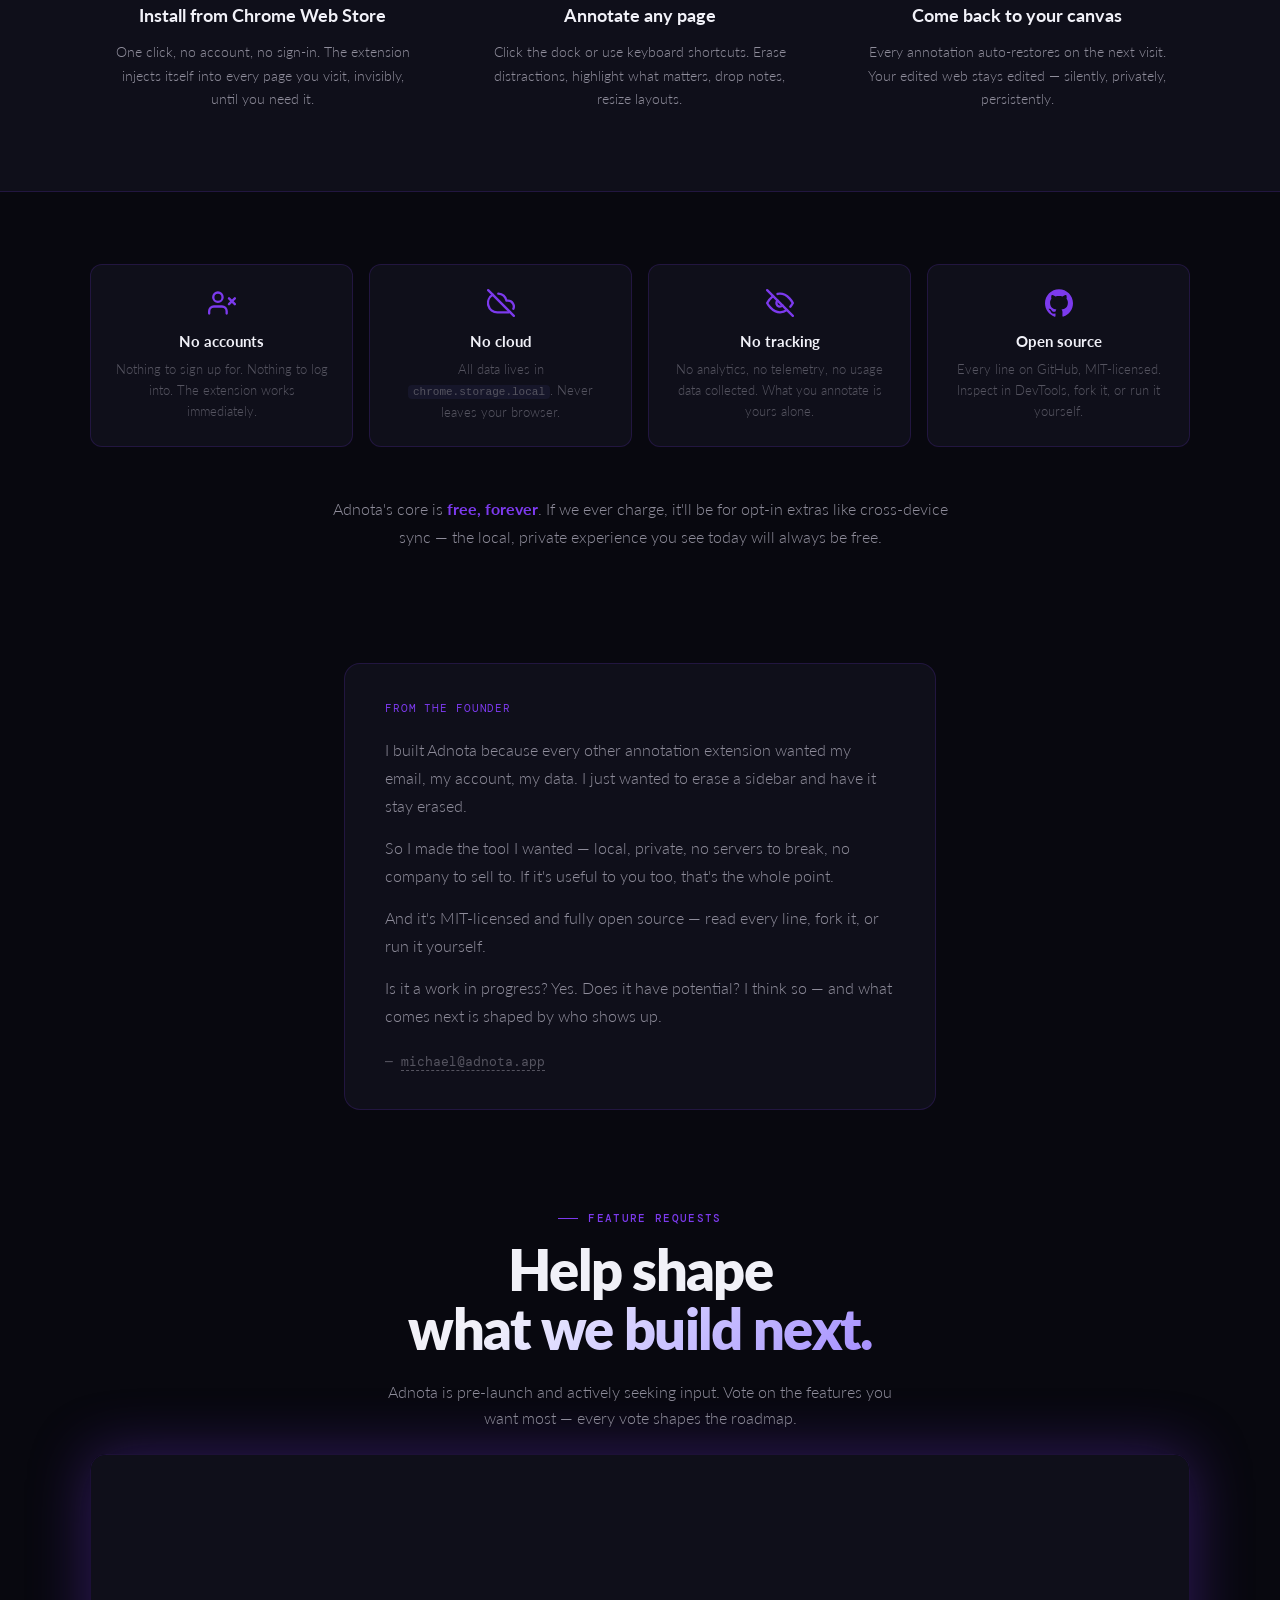
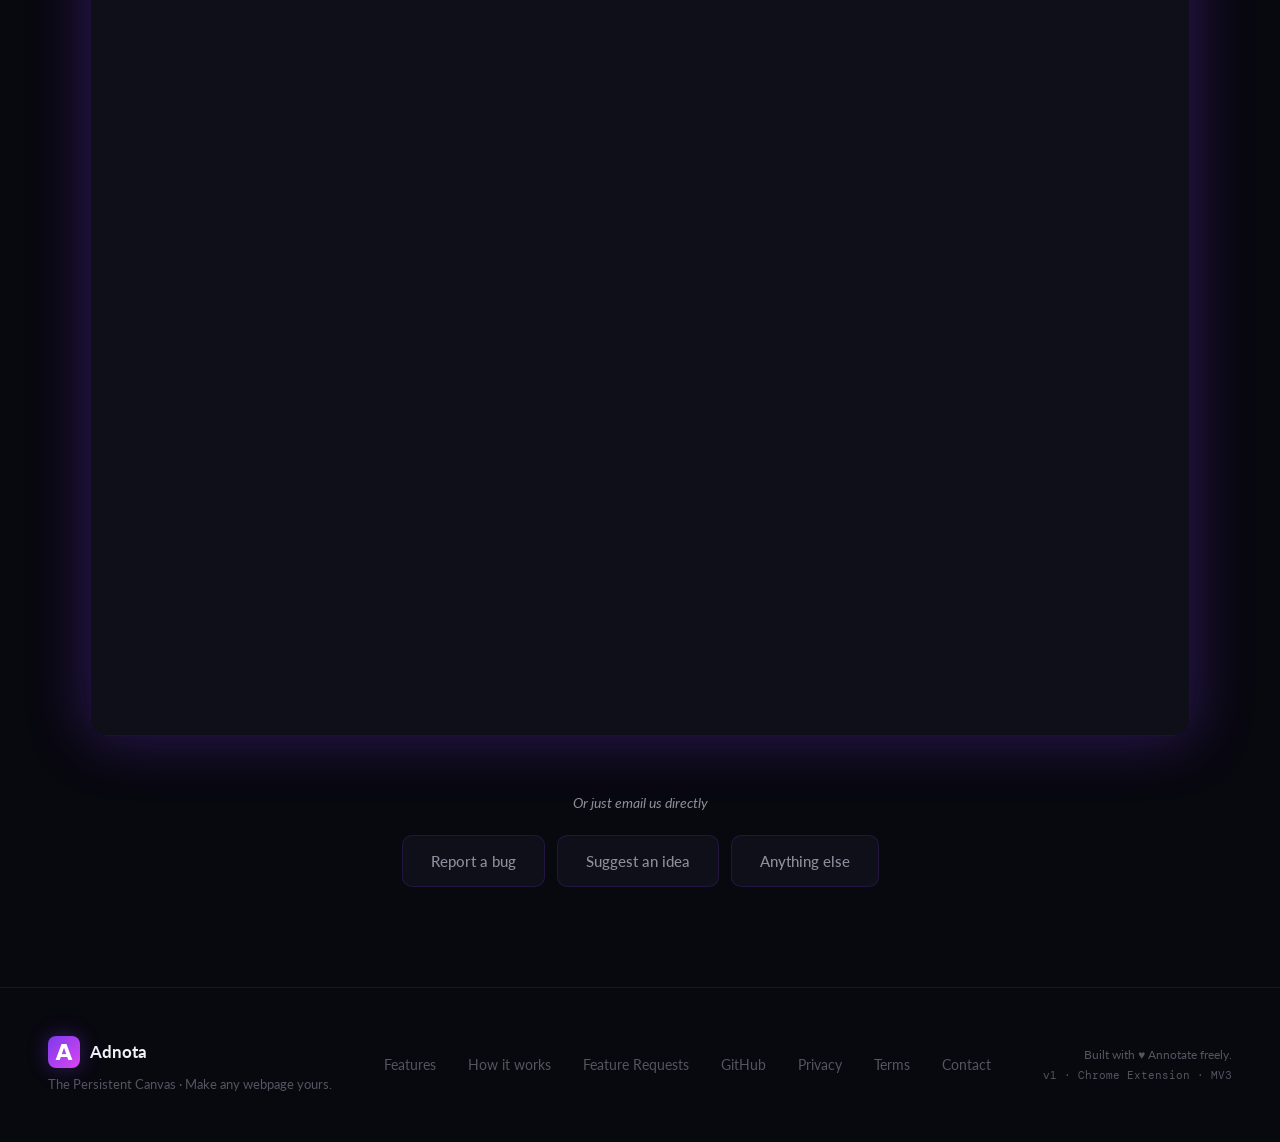
==== commit d6ea85b0: "Landing: keep the hero pill on one line on mobile The longer "Chrome Extension · Free · Open source " ====
--- a/public/index.html
+++ b/public/index.html
@@ -5,7 +5,7 @@
 <meta charset="UTF-8">
 <meta name="viewport" content="width=device-width, initial-scale=1.0">
 <title>Adnota — Annotate and Edit the Web</title>
-<meta name="description" content="Treat any website like your personal canvas. Erase, highlight, draw, and annotate — persistent across sessions, stored privately on your machine.">
+<meta name="description" content="Chrome extension that lets you treat any website like your personal canvas. Erase, highlight, draw, and annotate — persistent across sessions, stored privately on your machine.">
 <meta name="theme-color" content="#08080f">
 
 <link rel="icon" type="image/svg+xml" href="favicon.svg">
@@ -15,8 +15,7 @@
 <meta property="og:type" content="website">
 <meta property="og:url" content="https://adnota.app/">
 <meta property="og:title" content="Adnota — Annotate and Edit the Web">
-<meta property="og:description" content="Treat any website like your personal canvas. Erase, highlight, draw, and annotate — persistent across sessions, stored privately on your machine.">
-<!-- TODO: drop a 1200×630 PNG at public/og-image.png (hero h1 over the demo browser screenshot works well) -->
+<meta property="og:description" content="Chrome extension that lets you treat any website like your personal canvas. Erase, highlight, draw, and annotate — persistent across sessions, stored privately on your machine.">
 <meta property="og:image" content="https://adnota.app/og-image.png">
 <meta property="og:image:width" content="2400">
 <meta property="og:image:height" content="1260">
@@ -25,7 +24,7 @@
 <!-- Twitter Card -->
 <meta name="twitter:card" content="summary_large_image">
 <meta name="twitter:title" content="Adnota — Annotate and Edit the Web">
-<meta name="twitter:description" content="Treat any website like your personal canvas. Erase, highlight, draw, and annotate — persistent across sessions, stored privately on your machine.">
+<meta name="twitter:description" content="Chrome extension that lets you treat any website like your personal canvas. Erase, highlight, draw, and annotate — persistent across sessions, stored privately on your machine.">
 <meta name="twitter:image" content="https://adnota.app/og-image.png">
 
 <link rel="preconnect" href="https://fonts.googleapis.com">
@@ -70,16 +69,15 @@
 
   <div class="hero-badge">
     <span class="hero-badge-dot"></span>
-    Free · Open source · Coming soon to Chrome Web Store
+    Chrome Extension · Free · Open source<span class="hero-badge-tail"> · Coming soon</span>
   </div>
 
   <h1 data-cc-id="cc-2" style="font-family: Lato">Annotate and edit<br>the web.</h1>
   <p class="hero-sub">
-    Erase distractions, highlight what matters, drop notes, resize layouts. Every change persists across visits — and never leaves your machine.
+    A browser extension that lets you erase distractions, highlight what matters, drop notes, and resize layouts on any site. Every change persists across visits — and never leaves your machine.
   </p>
 
   <div class="hero-actions">
-    <!-- TODO: swap href to the public GitHub repo URL once the extension repo (renamed: adnota) goes public. -->
     <a href="https://github.com/adnota-app/adnota" class="btn-primary" target="_blank" rel="noopener">
       <svg width="16" height="16" viewBox="0 0 24 24" fill="currentColor" aria-hidden="true"><path d="M12 .297c-6.63 0-12 5.373-12 12 0 5.303 3.438 9.8 8.205 11.385.6.113.82-.258.82-.577 0-.285-.01-1.04-.015-2.04-3.338.724-4.042-1.61-4.042-1.61C4.422 18.07 3.633 17.7 3.633 17.7c-1.087-.744.084-.729.084-.729 1.205.084 1.838 1.236 1.838 1.236 1.07 1.835 2.809 1.305 3.495.998.108-.776.417-1.305.76-1.605-2.665-.3-5.466-1.332-5.466-5.93 0-1.31.465-2.38 1.235-3.22-.135-.303-.54-1.523.105-3.176 0 0 1.005-.322 3.3 1.23.96-.267 1.98-.399 3-.405 1.02.006 2.04.138 3 .405 2.28-1.552 3.285-1.23 3.285-1.23.645 1.653.24 2.873.12 3.176.765.84 1.23 1.91 1.23 3.22 0 4.61-2.805 5.625-5.475 5.92.42.36.81 1.096.81 2.22 0 1.606-.015 2.896-.015 3.286 0 .315.21.69.825.57C20.565 22.092 24 17.592 24 12.297c0-6.627-5.373-12-12-12"/></svg>
       View on GitHub
@@ -636,7 +634,6 @@
     <a href="#features">Features</a>
     <a href="#how">How it works</a>
     <a href="#requests">Feature Requests</a>
-    <!-- TODO: swap href to the public GitHub repo URL once the extension repo (renamed: adnota) goes public. -->
     <a href="https://github.com/adnota-app/adnota" target="_blank" rel="noopener">GitHub</a>
     <a href="/privacy.html">Privacy</a>
     <a href="/terms.html">Terms</a>
--- a/public/styles.css
+++ b/public/styles.css
@@ -1273,6 +1273,7 @@
 }
 
 @media (max-width: 768px) {
+  .hero-badge-tail { display: none; }
   nav { padding: 0 20px; }
   .nav-cluster { gap: 12px; }
   .nav-toggle { display: block; }
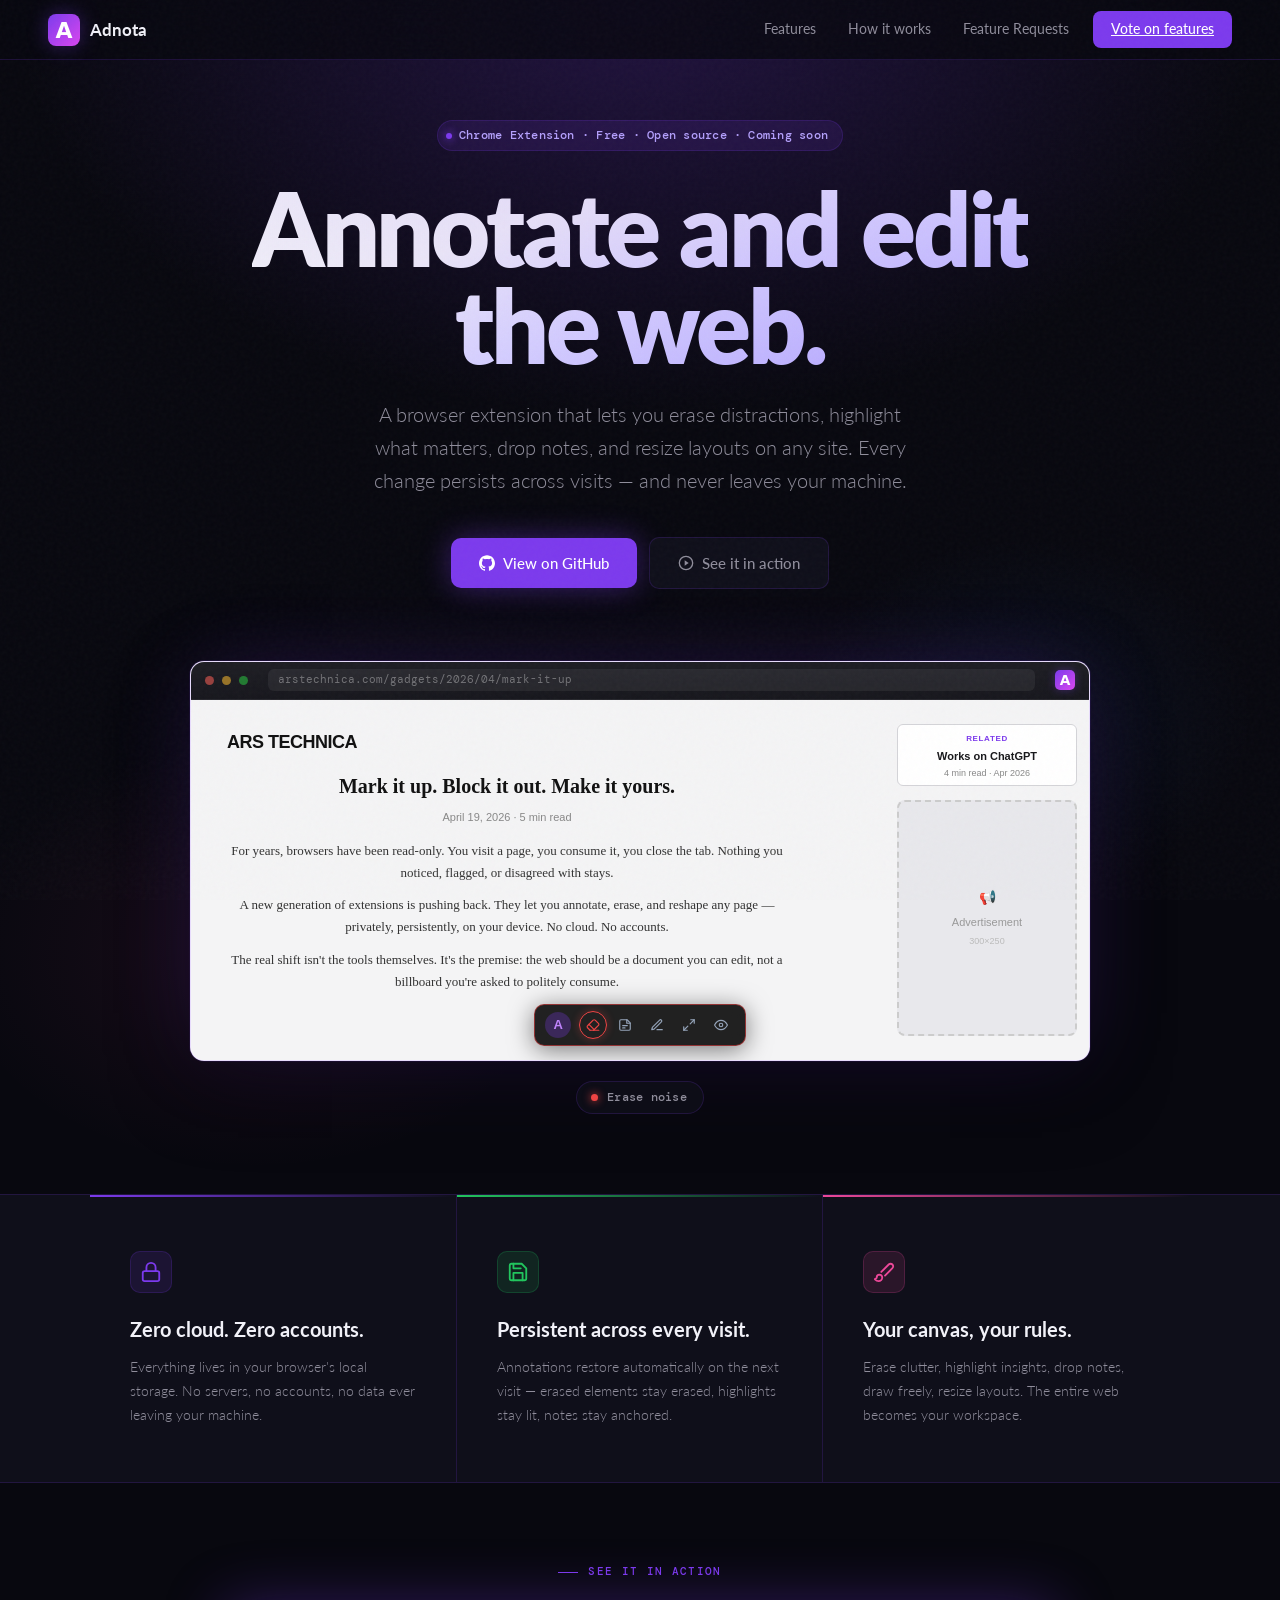
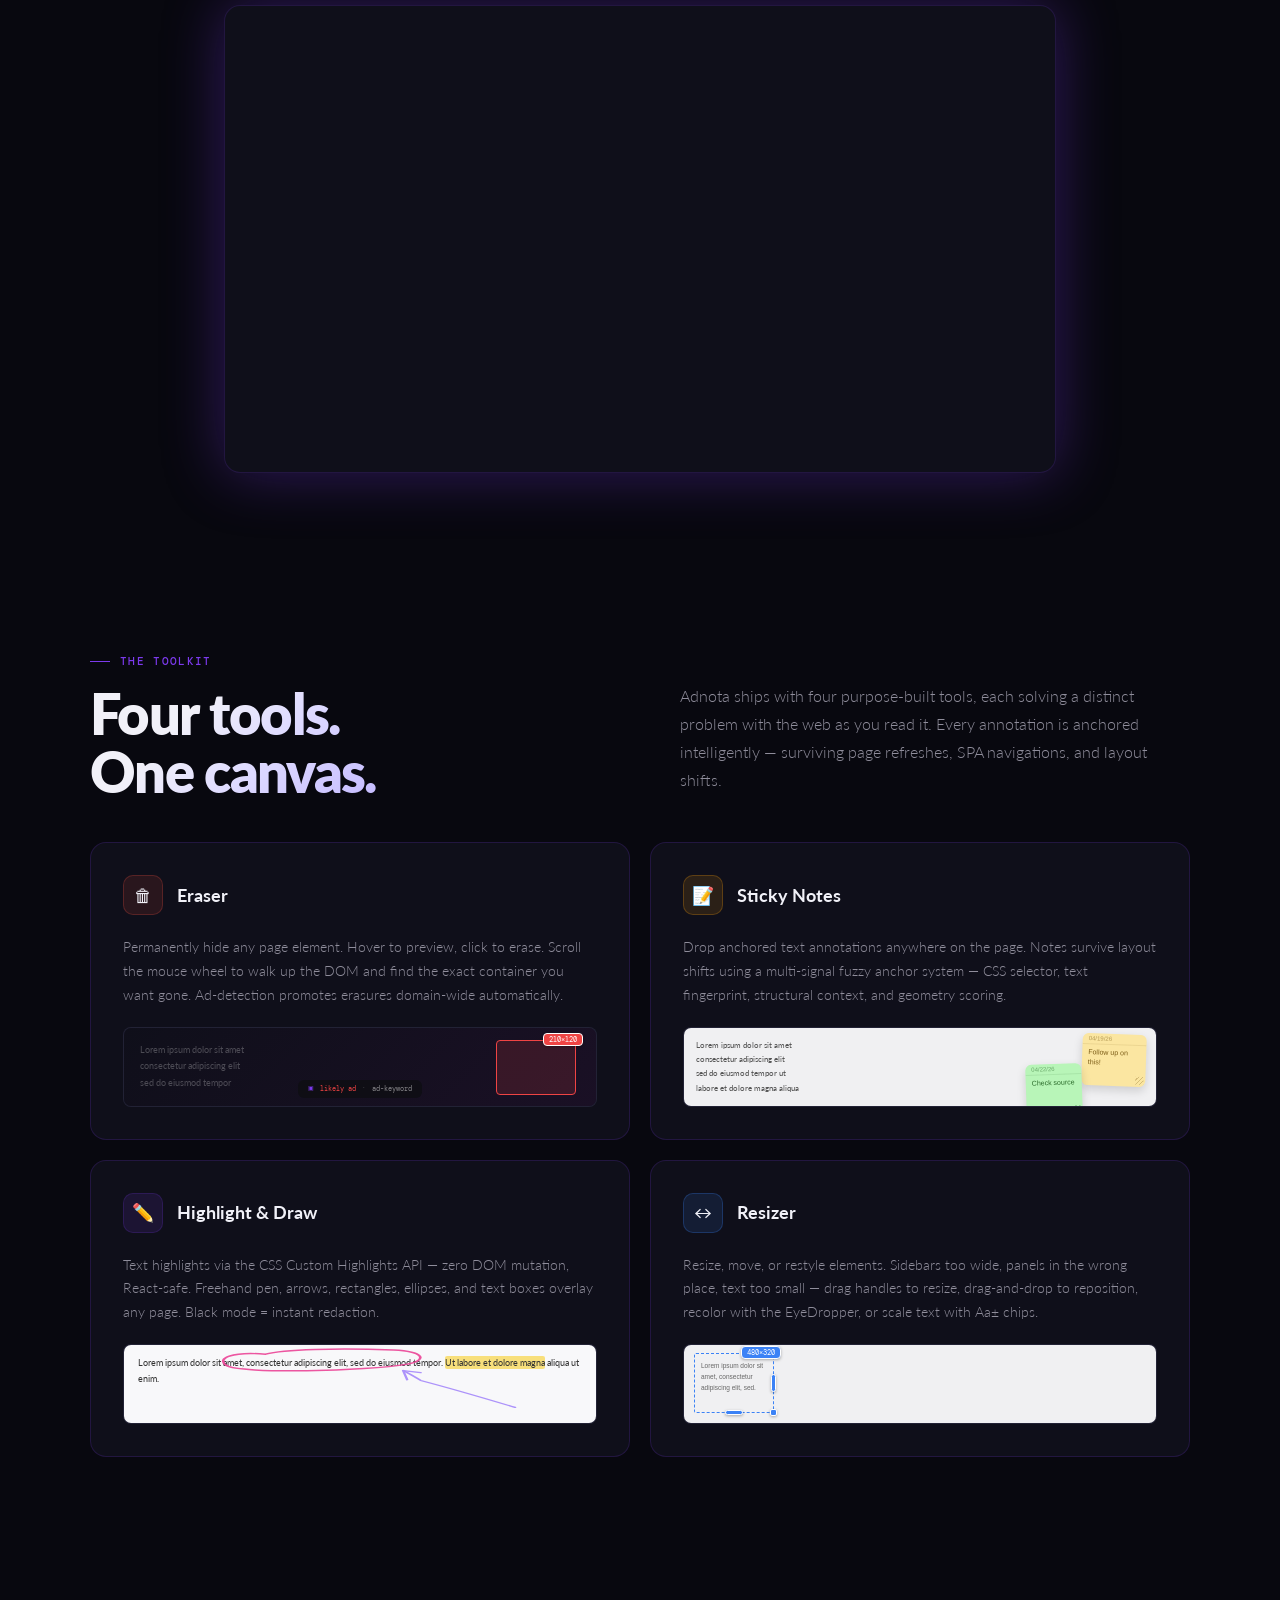
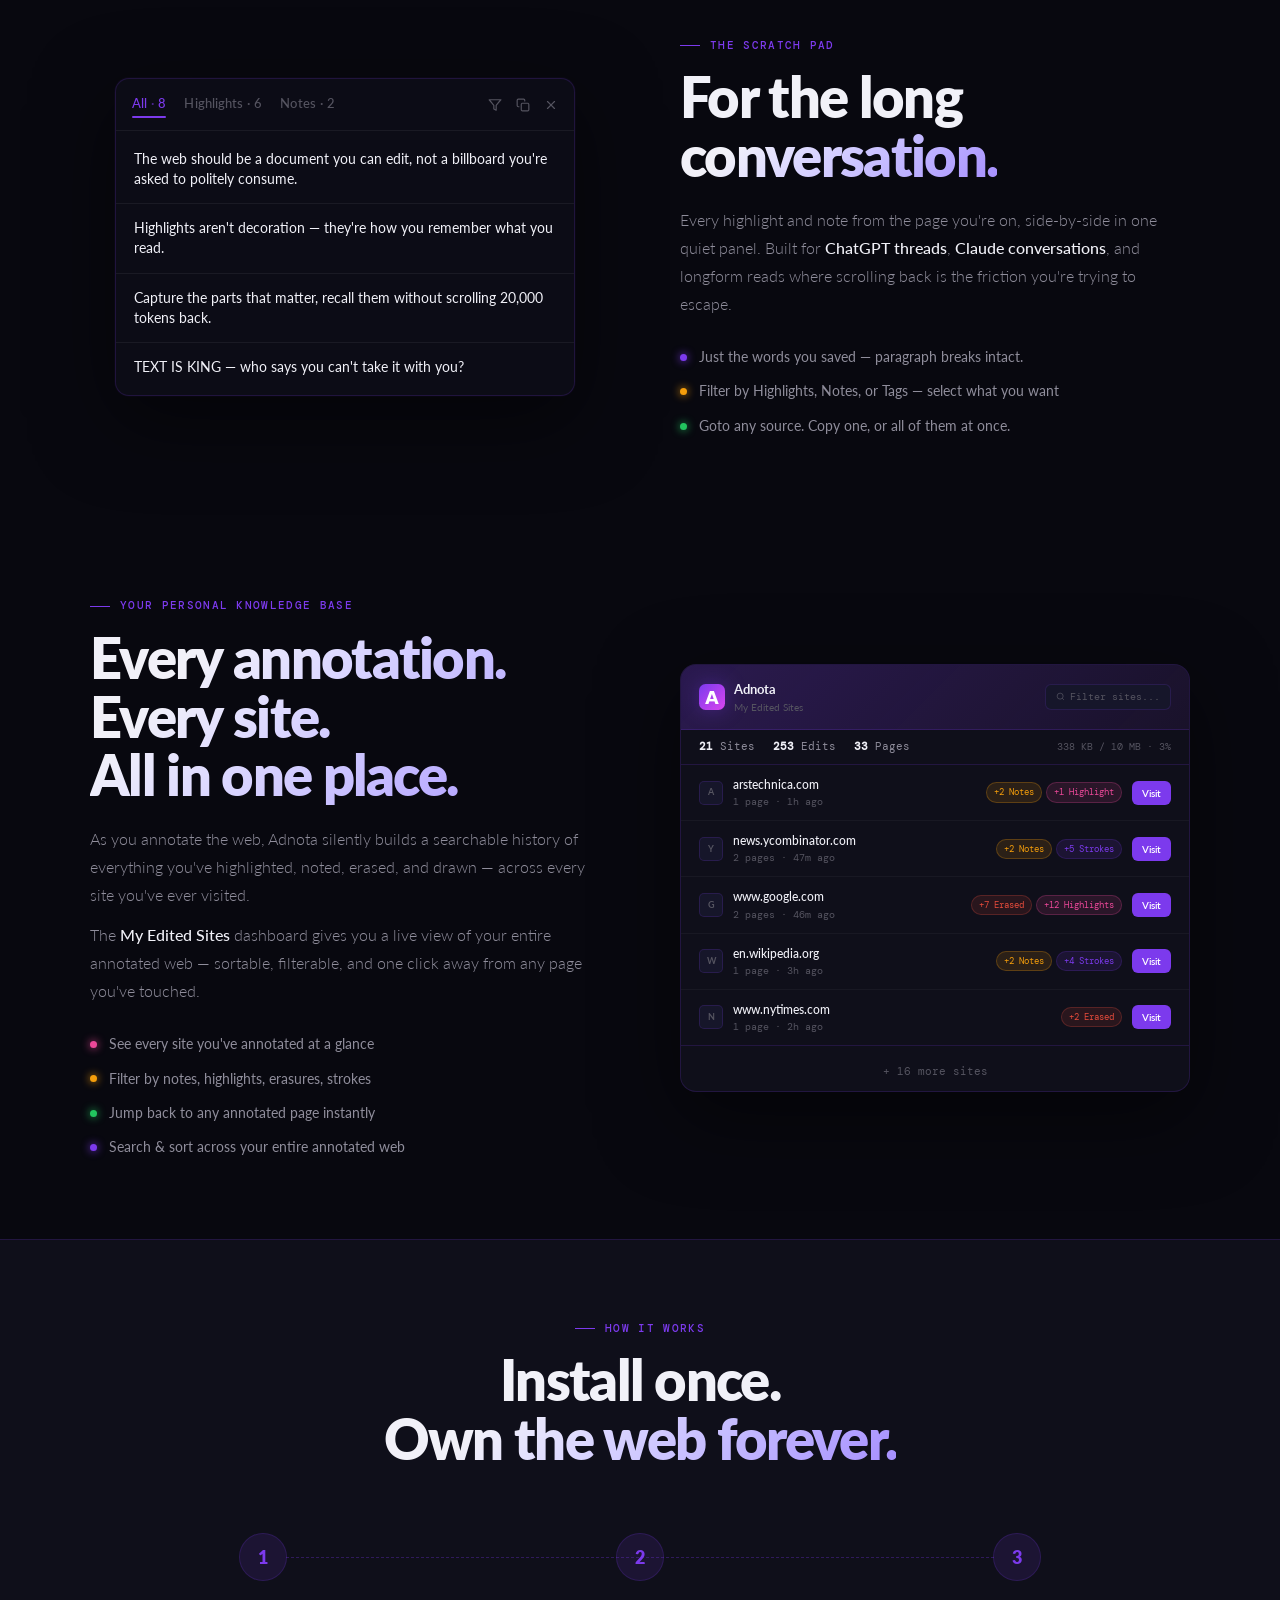
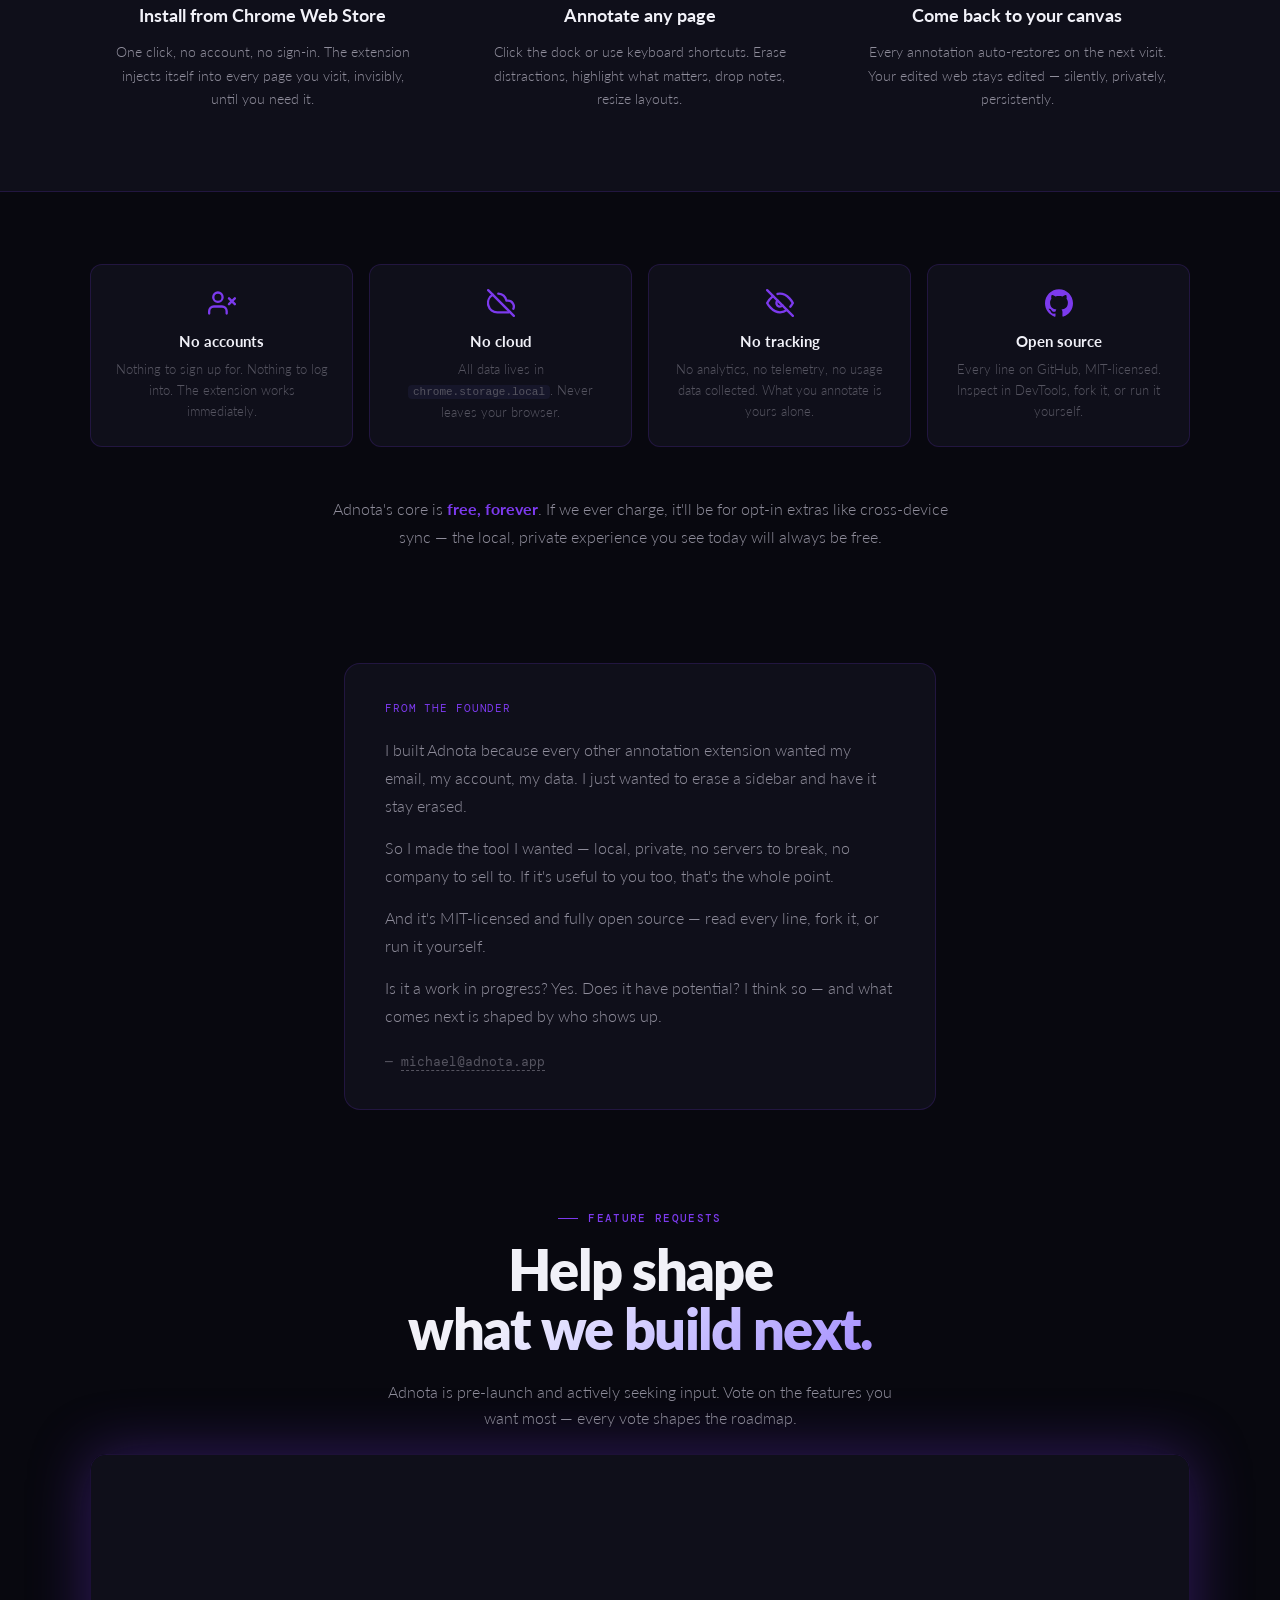
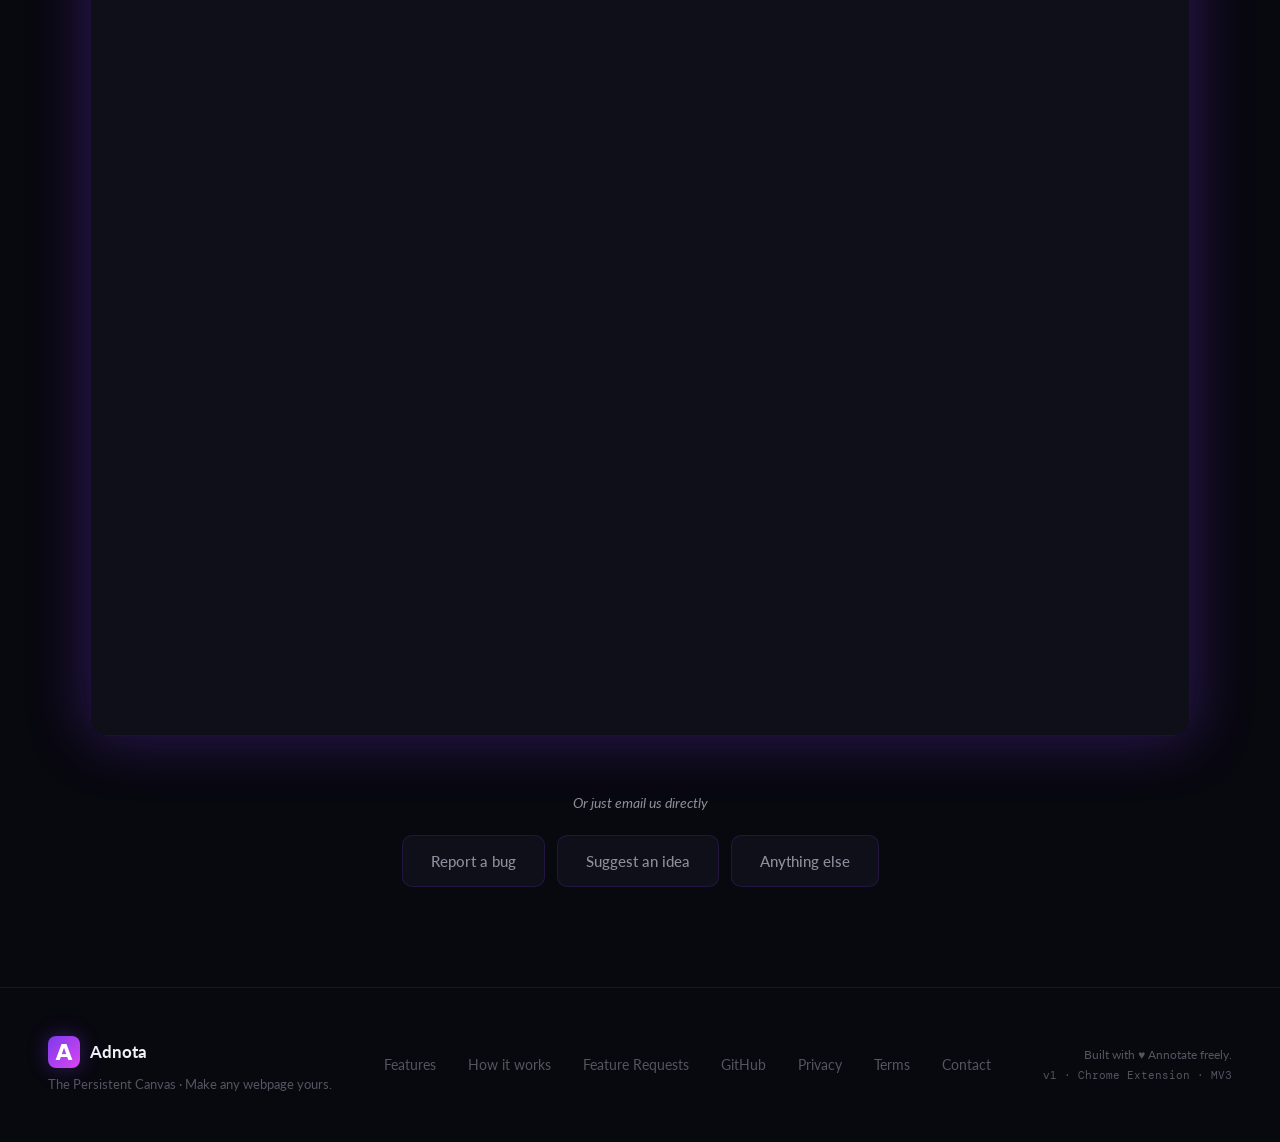
==== commit 97ca10f4: "Landing: lead with "Chrome Extension" so scanners know what it is Move the category cue to the front" ====
--- a/public/index.html
+++ b/public/index.html
@@ -16,6 +16,7 @@
 <meta property="og:url" content="https://adnota.app/">
 <meta property="og:title" content="Adnota — Annotate and Edit the Web">
 <meta property="og:description" content="Chrome extension that lets you treat any website like your personal canvas. Erase, highlight, draw, and annotate — persistent across sessions, stored privately on your machine.">
+<!-- TODO: drop a 1200×630 PNG at public/og-image.png (hero h1 over the demo browser screenshot works well) -->
 <meta property="og:image" content="https://adnota.app/og-image.png">
 <meta property="og:image:width" content="2400">
 <meta property="og:image:height" content="1260">
@@ -69,7 +70,7 @@
 
   <div class="hero-badge">
     <span class="hero-badge-dot"></span>
-    Chrome Extension · Free · Open source<span class="hero-badge-tail"> · Coming soon</span>
+    Chrome Extension · Free · Open source · Coming soon
   </div>
 
   <h1 data-cc-id="cc-2" style="font-family: Lato">Annotate and edit<br>the web.</h1>
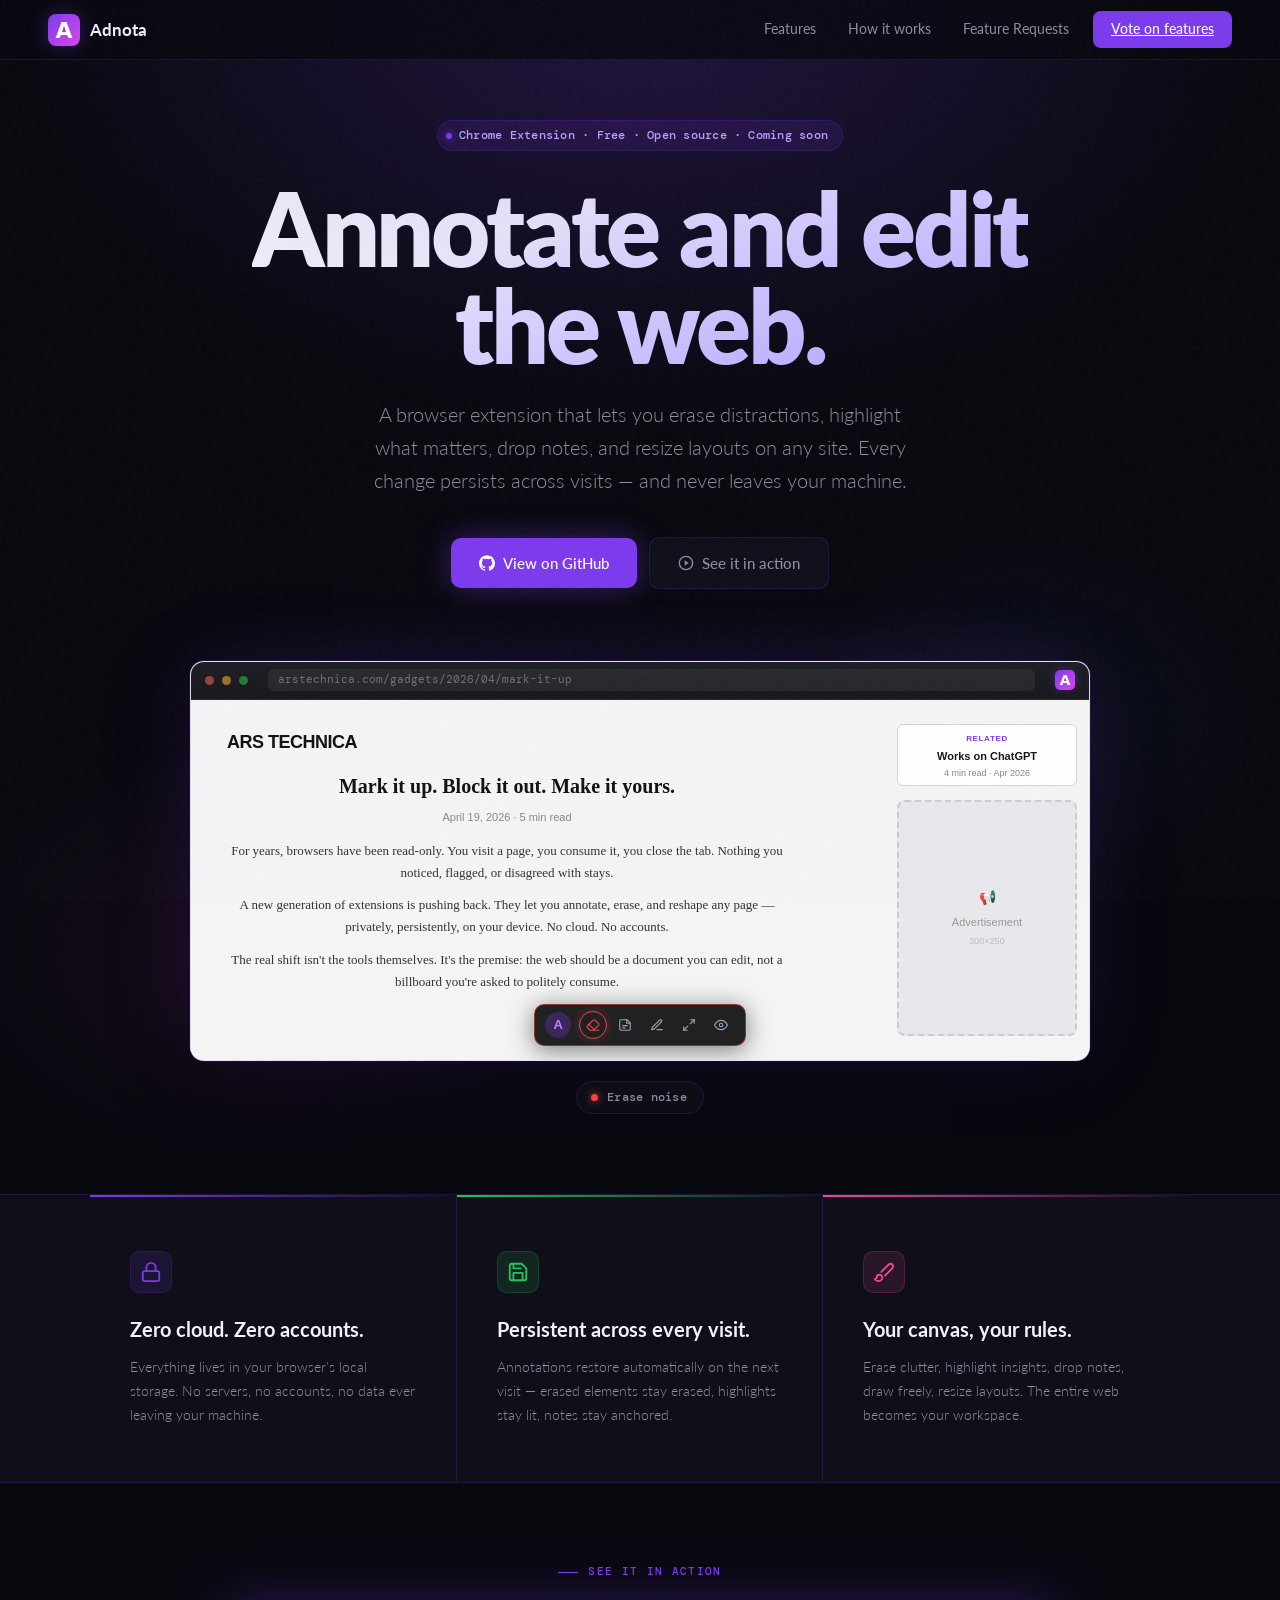
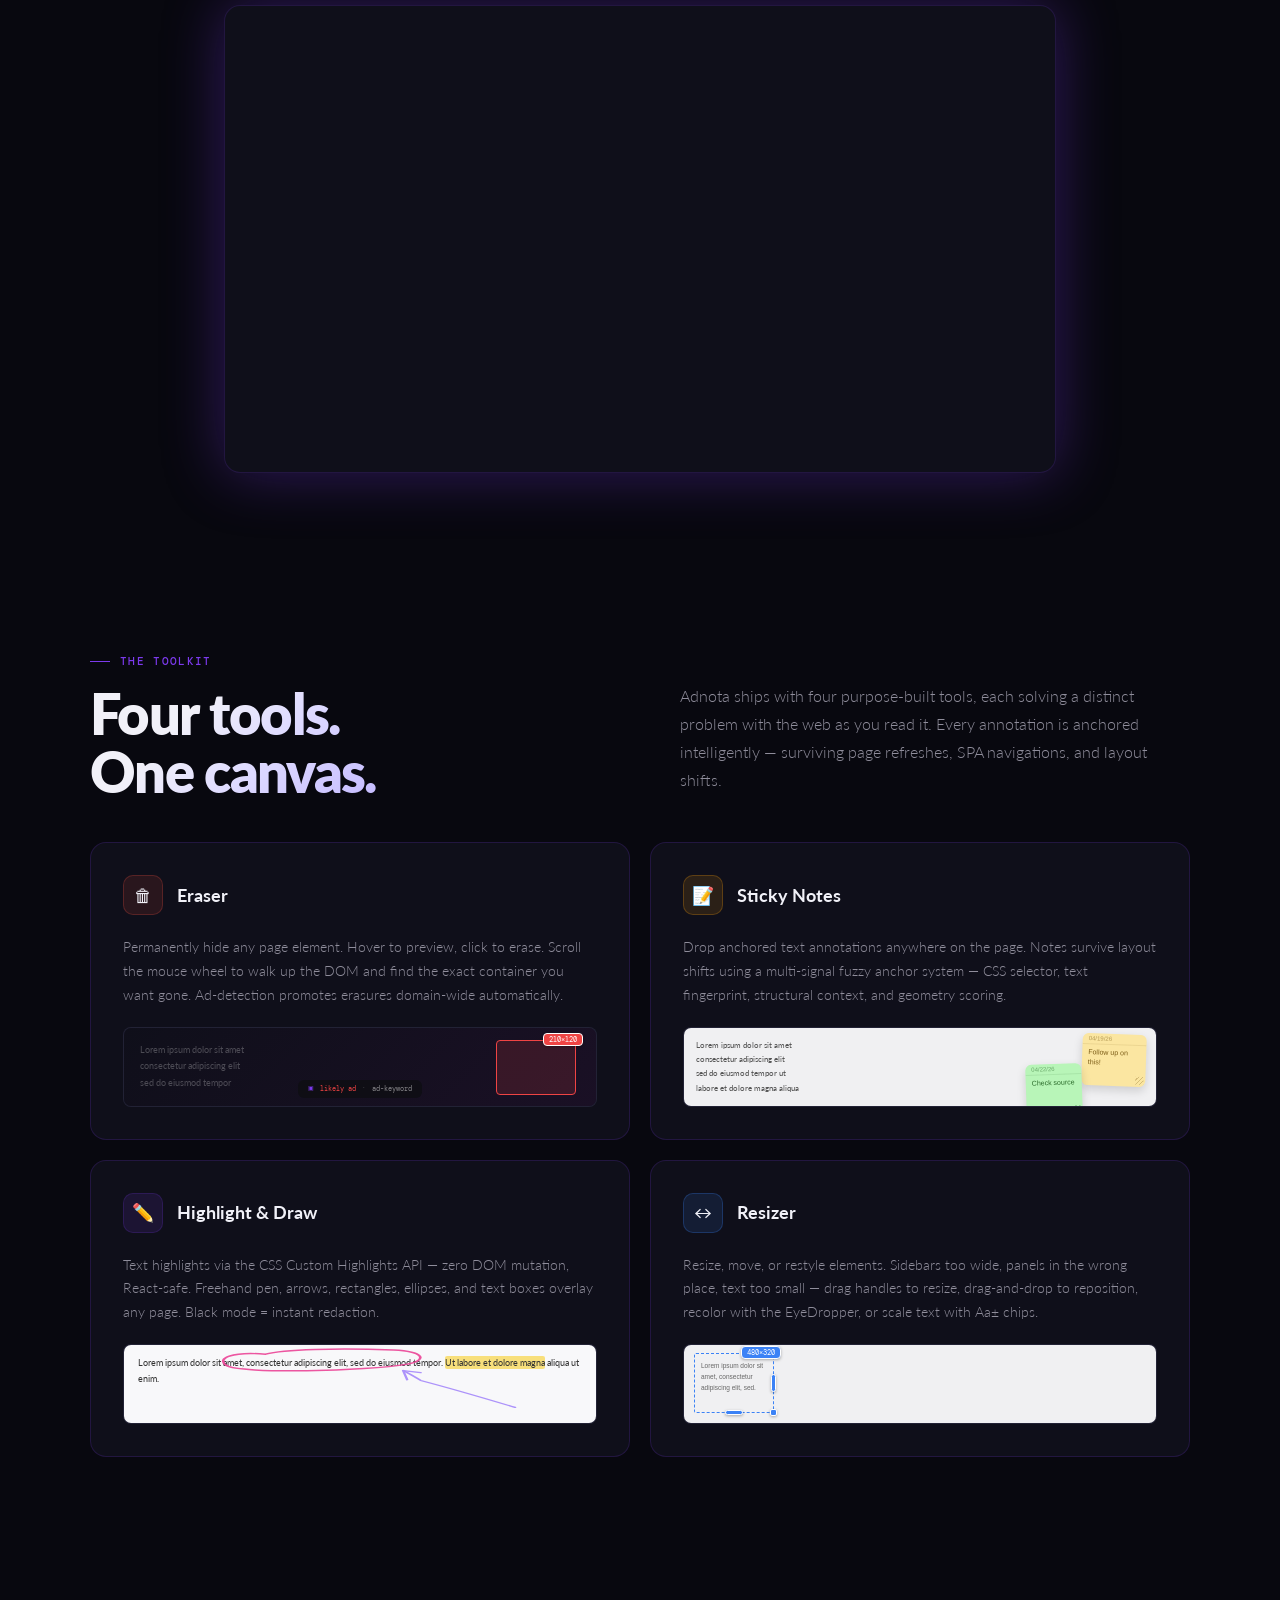
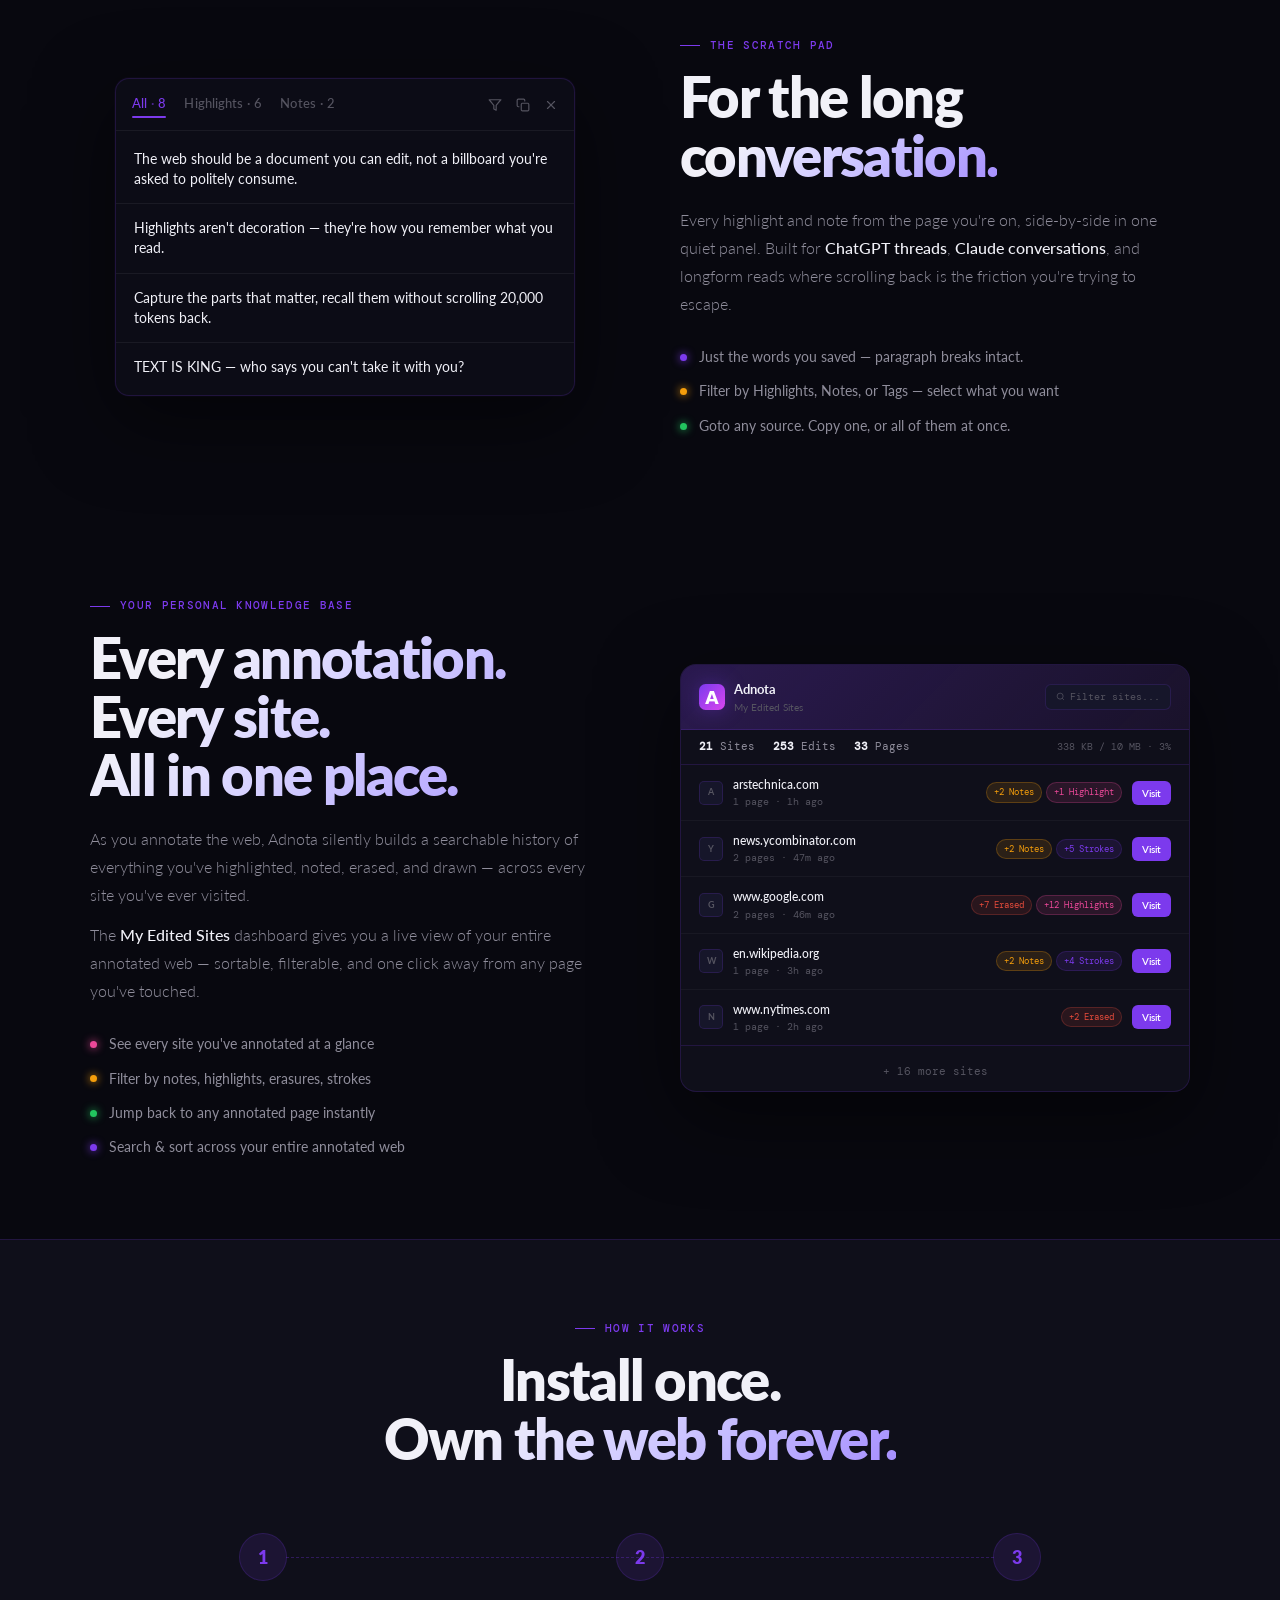
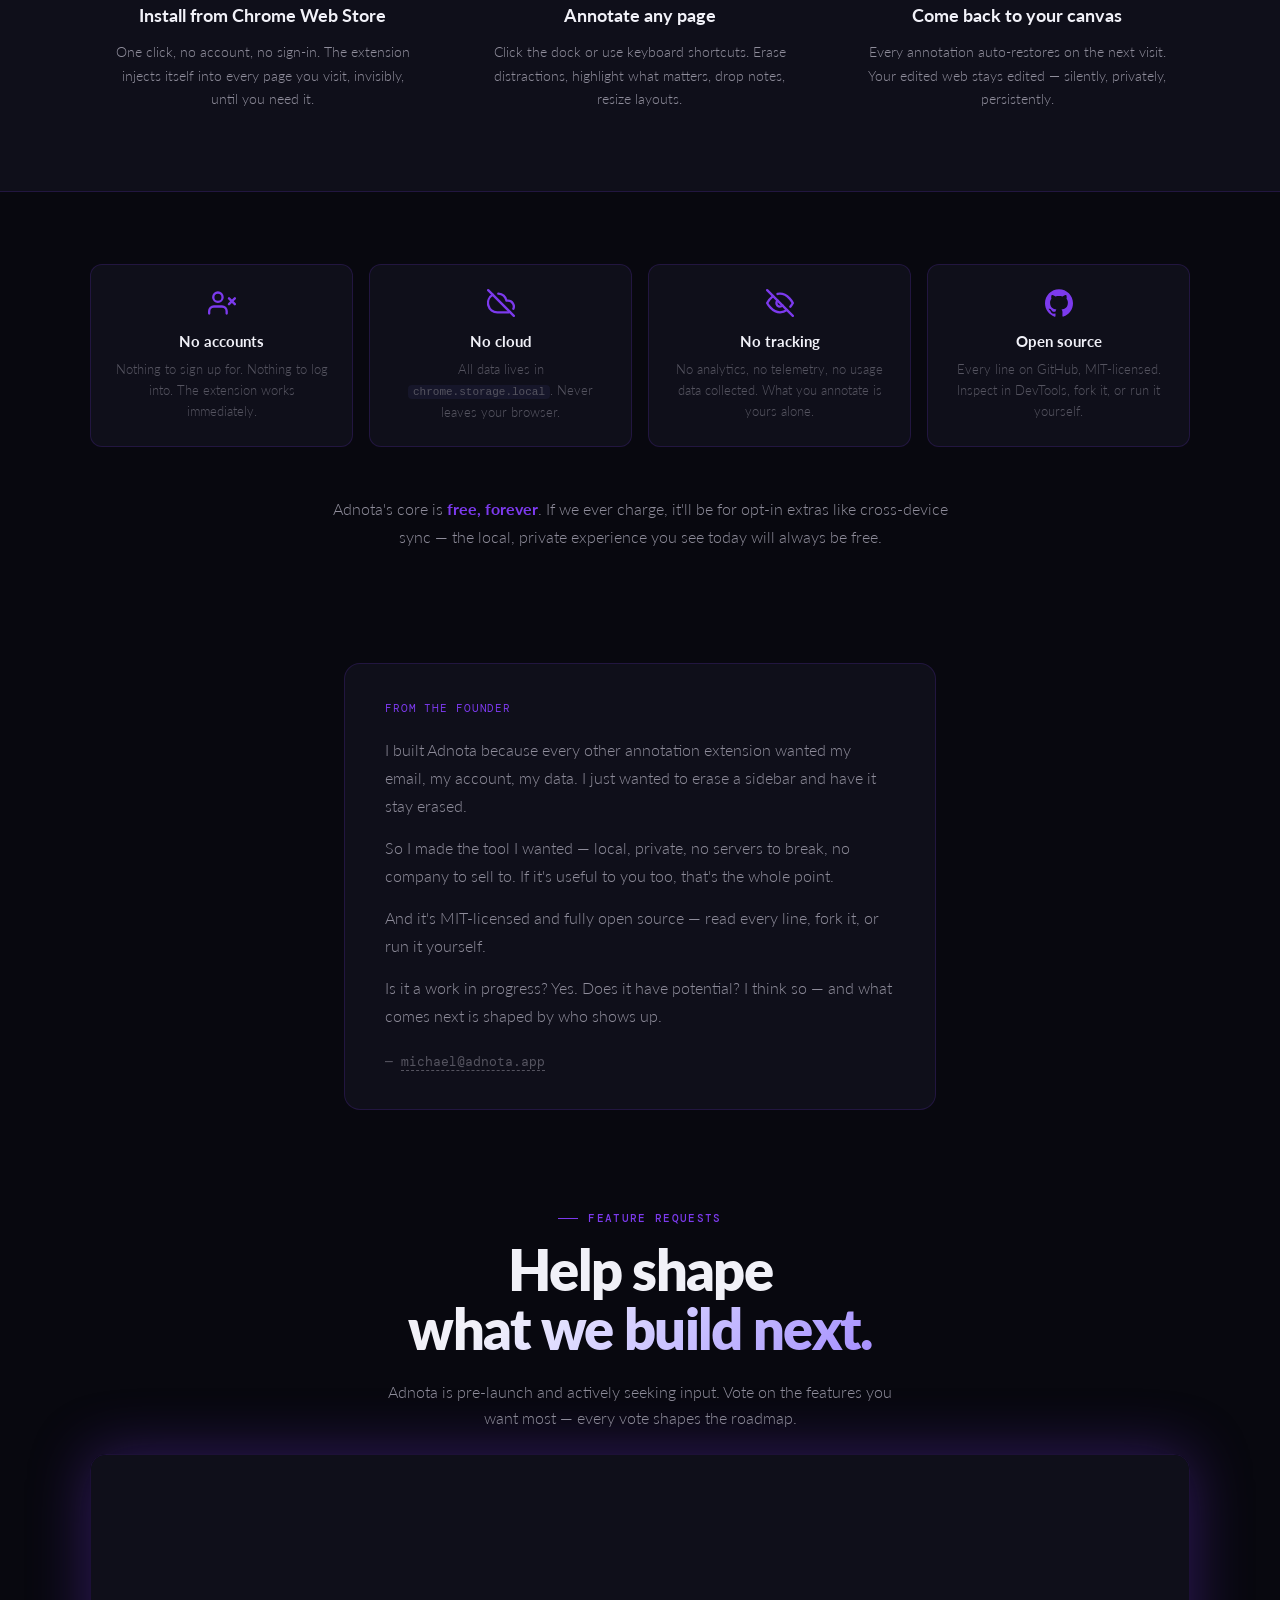
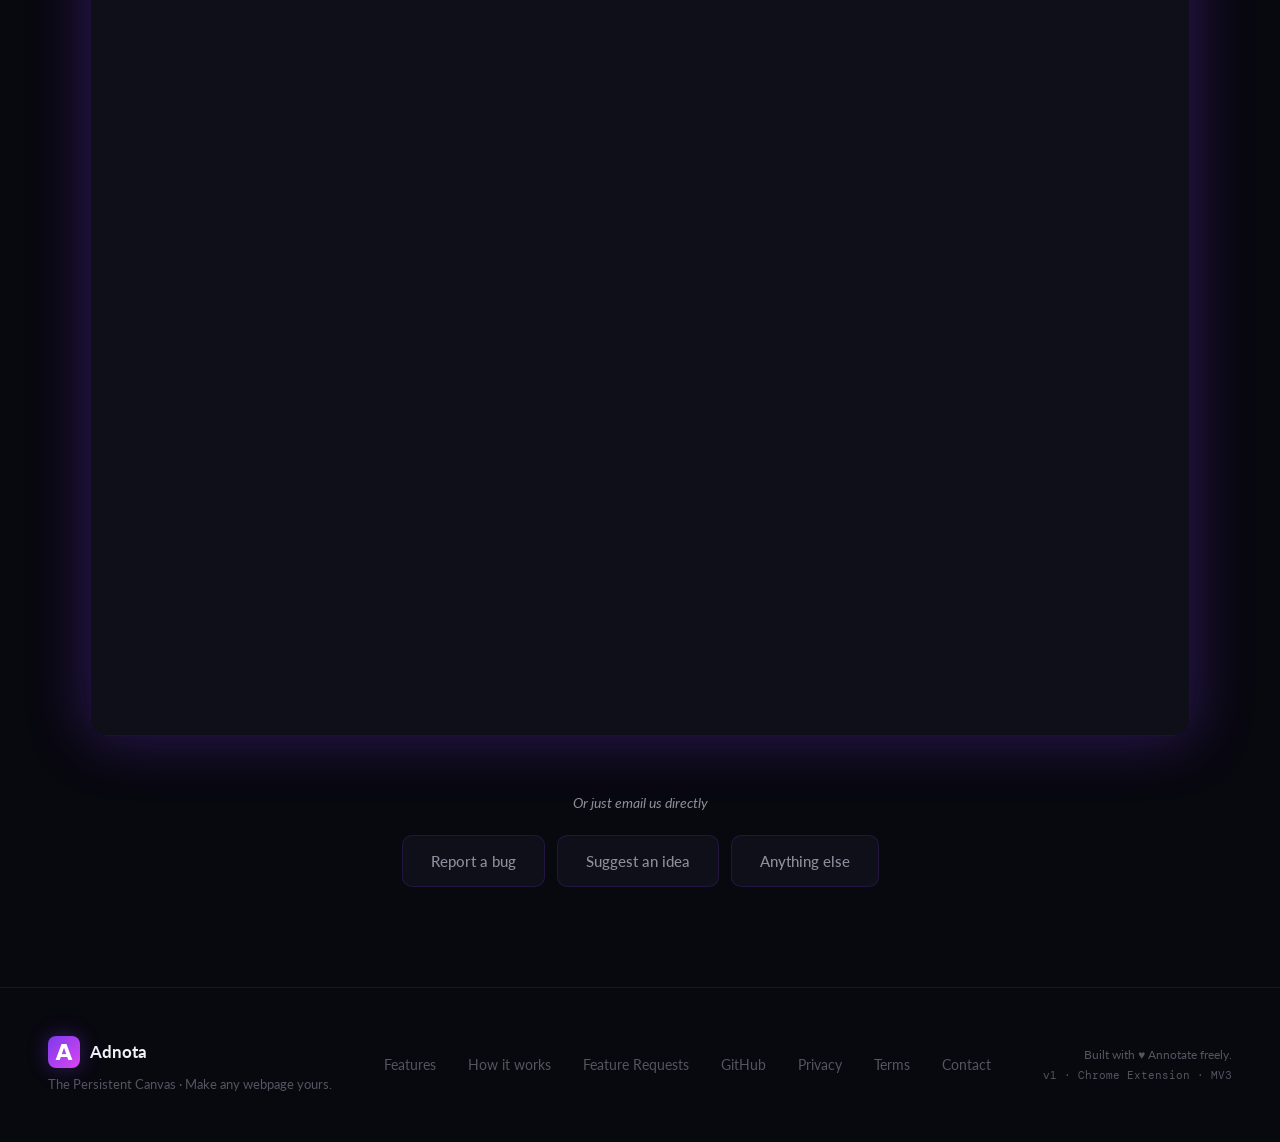
==== commit f29228e6: "Merge pull request #7 from adnota-app/recovery/restore-chrome-extension-copy Recovery/restore chrome" ====
--- a/public/index.html
+++ b/public/index.html
@@ -16,7 +16,6 @@
 <meta property="og:url" content="https://adnota.app/">
 <meta property="og:title" content="Adnota — Annotate and Edit the Web">
 <meta property="og:description" content="Chrome extension that lets you treat any website like your personal canvas. Erase, highlight, draw, and annotate — persistent across sessions, stored privately on your machine.">
-<!-- TODO: drop a 1200×630 PNG at public/og-image.png (hero h1 over the demo browser screenshot works well) -->
 <meta property="og:image" content="https://adnota.app/og-image.png">
 <meta property="og:image:width" content="2400">
 <meta property="og:image:height" content="1260">
@@ -70,7 +69,7 @@
 
   <div class="hero-badge">
     <span class="hero-badge-dot"></span>
-    Chrome Extension · Free · Open source · Coming soon
+    Chrome Extension · Free · Open source<span class="hero-badge-tail"> · Coming soon</span>
   </div>
 
   <h1 data-cc-id="cc-2" style="font-family: Lato">Annotate and edit<br>the web.</h1>
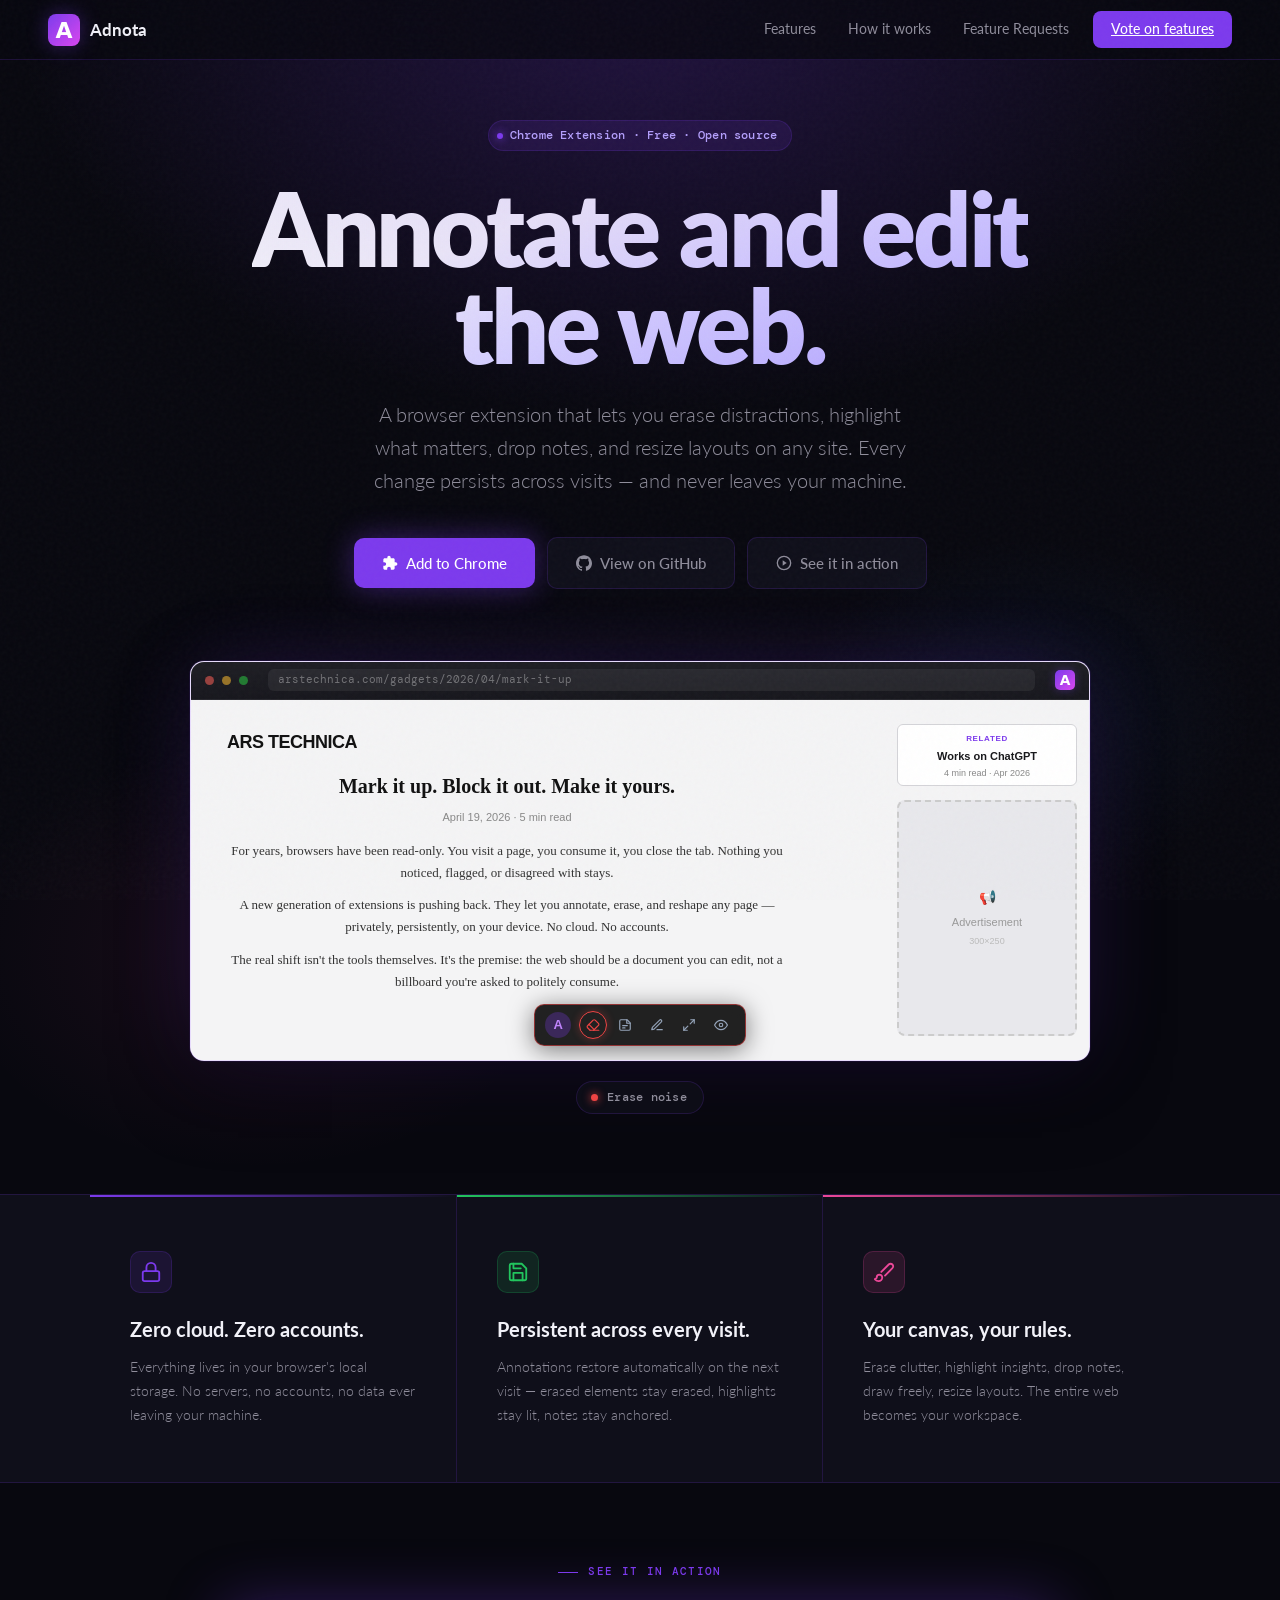
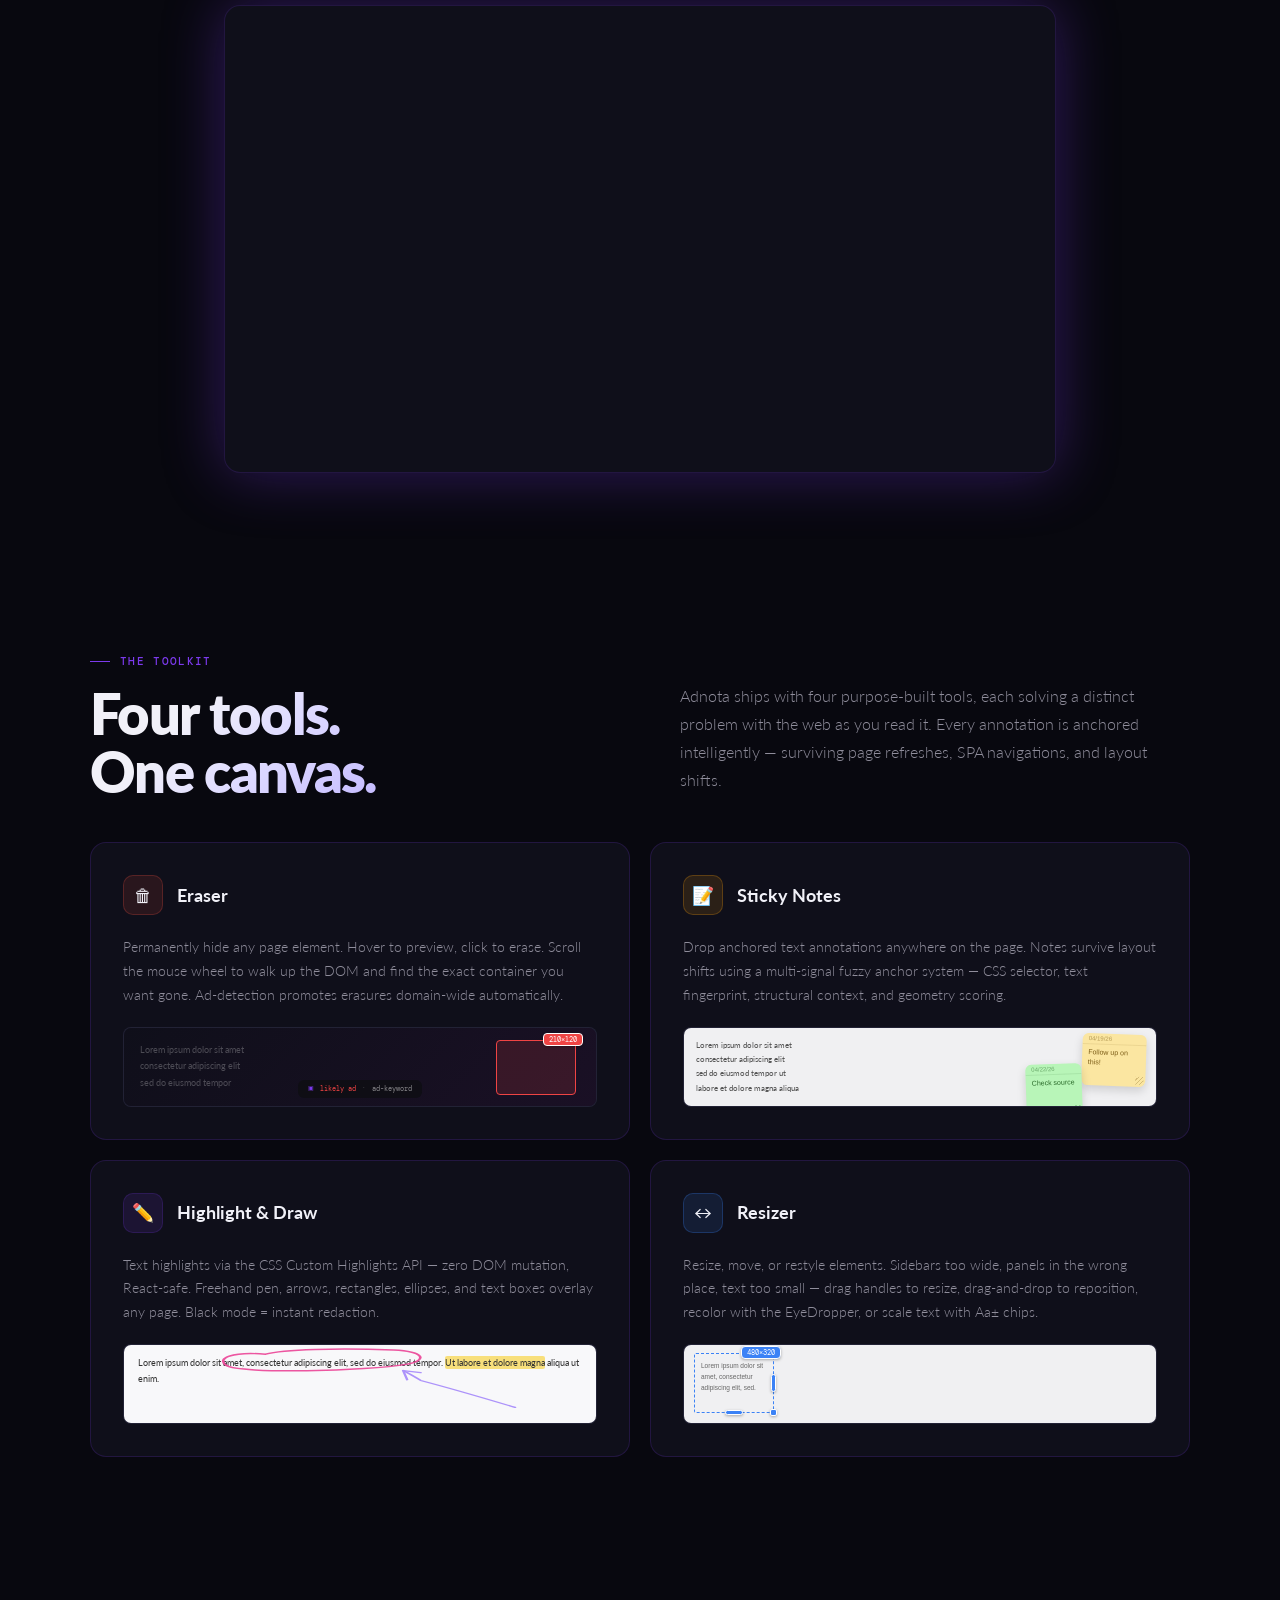
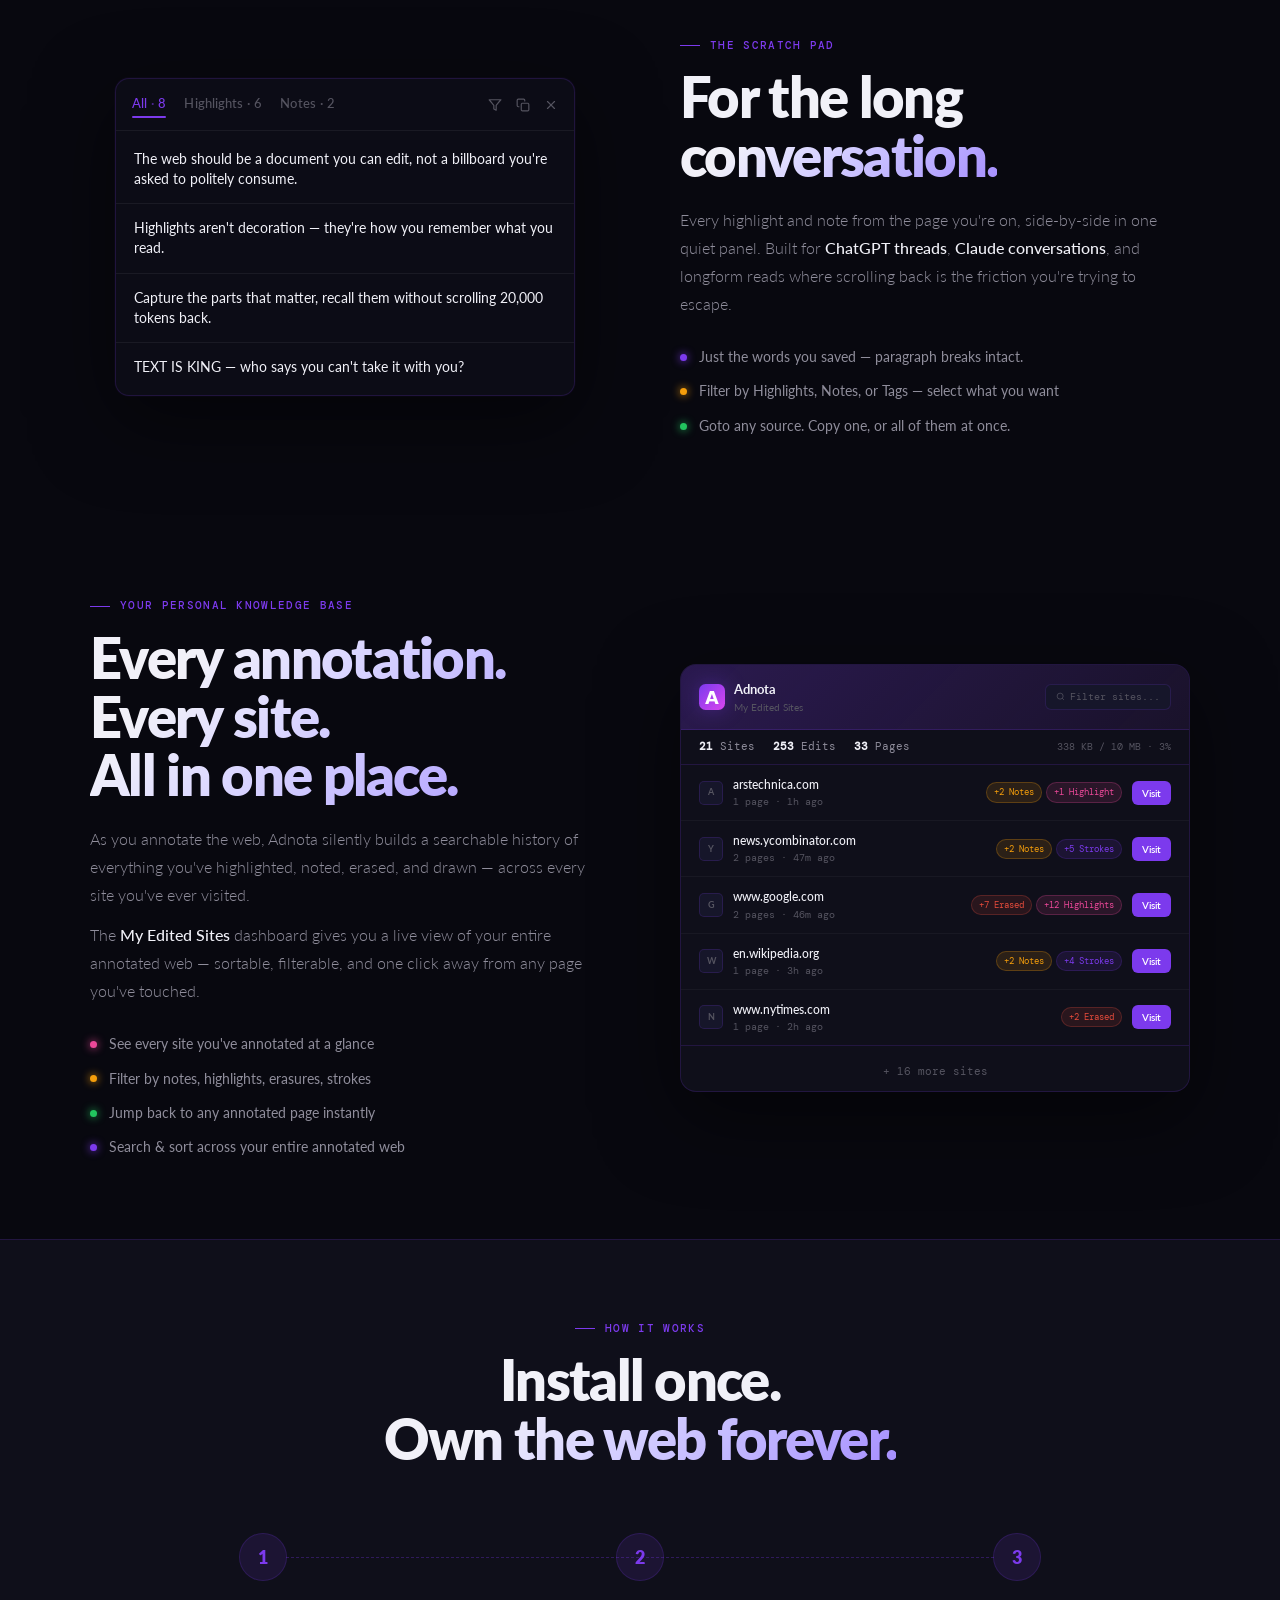
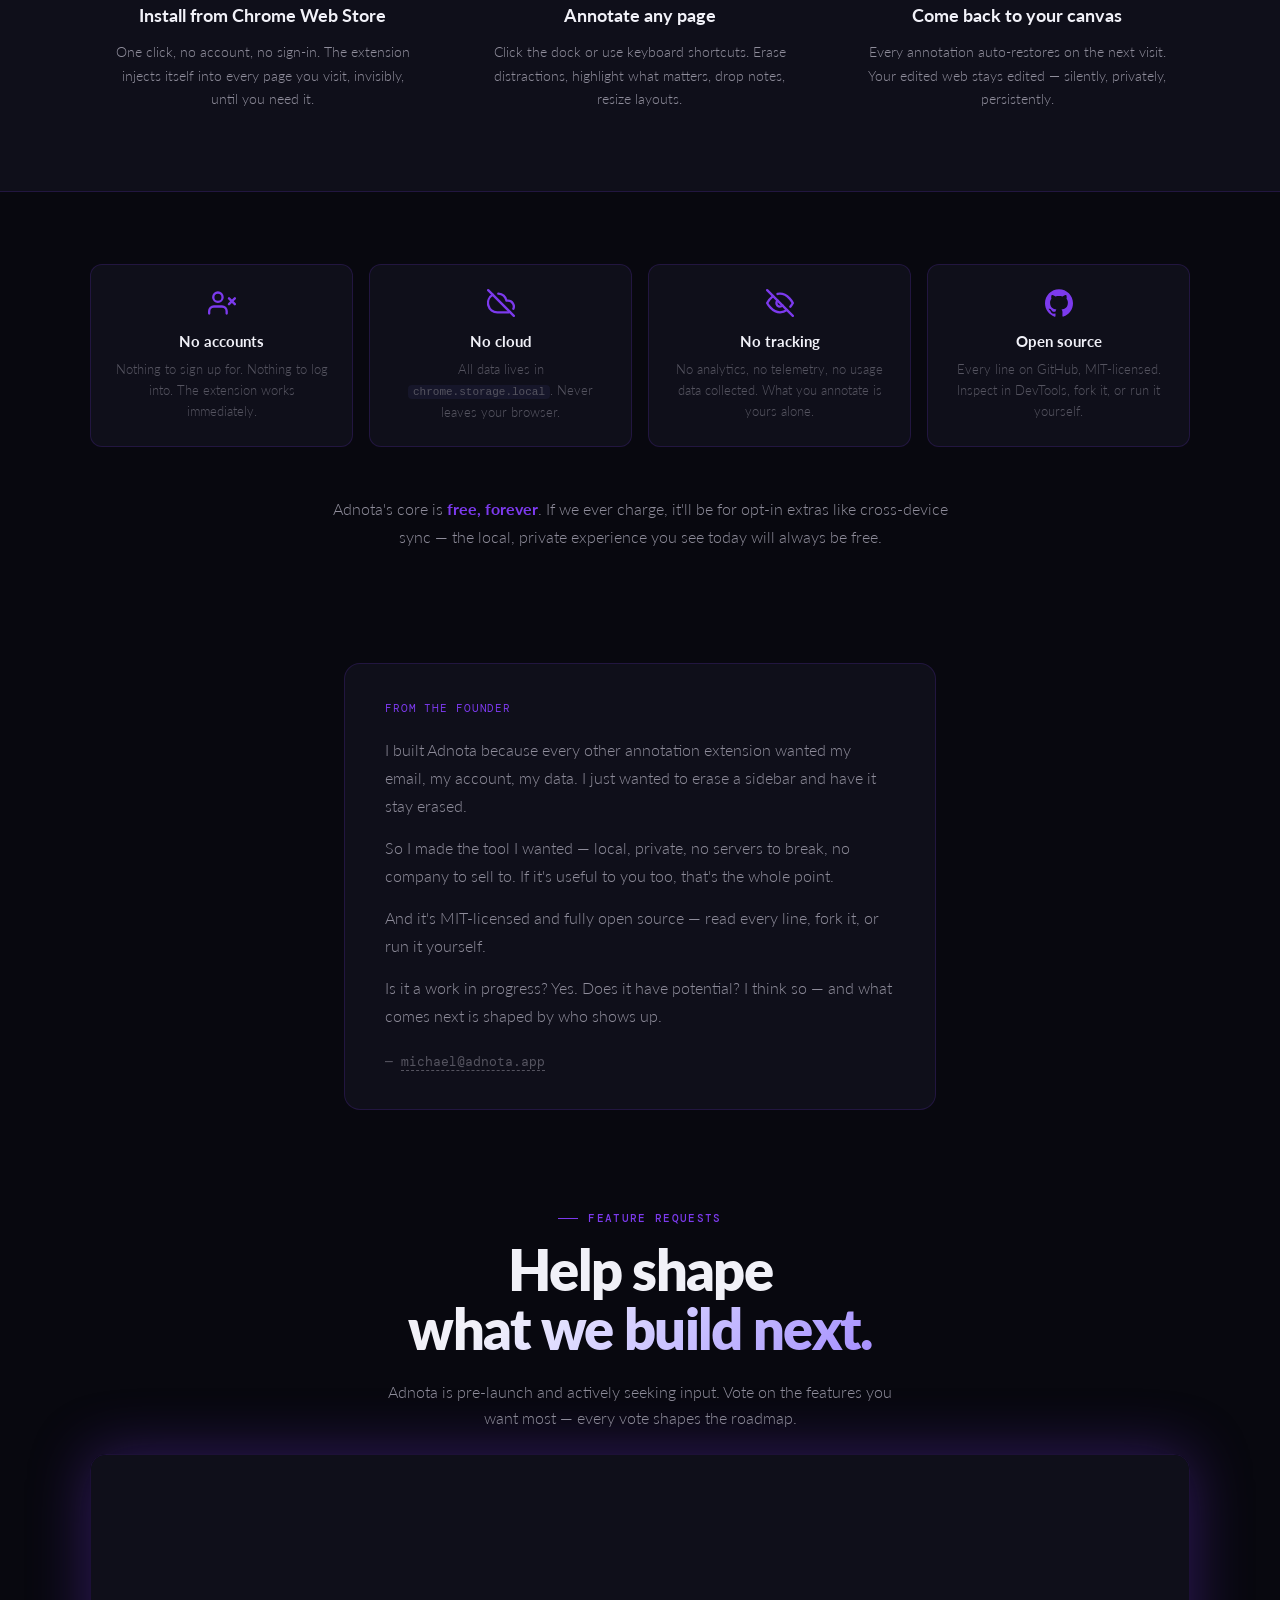
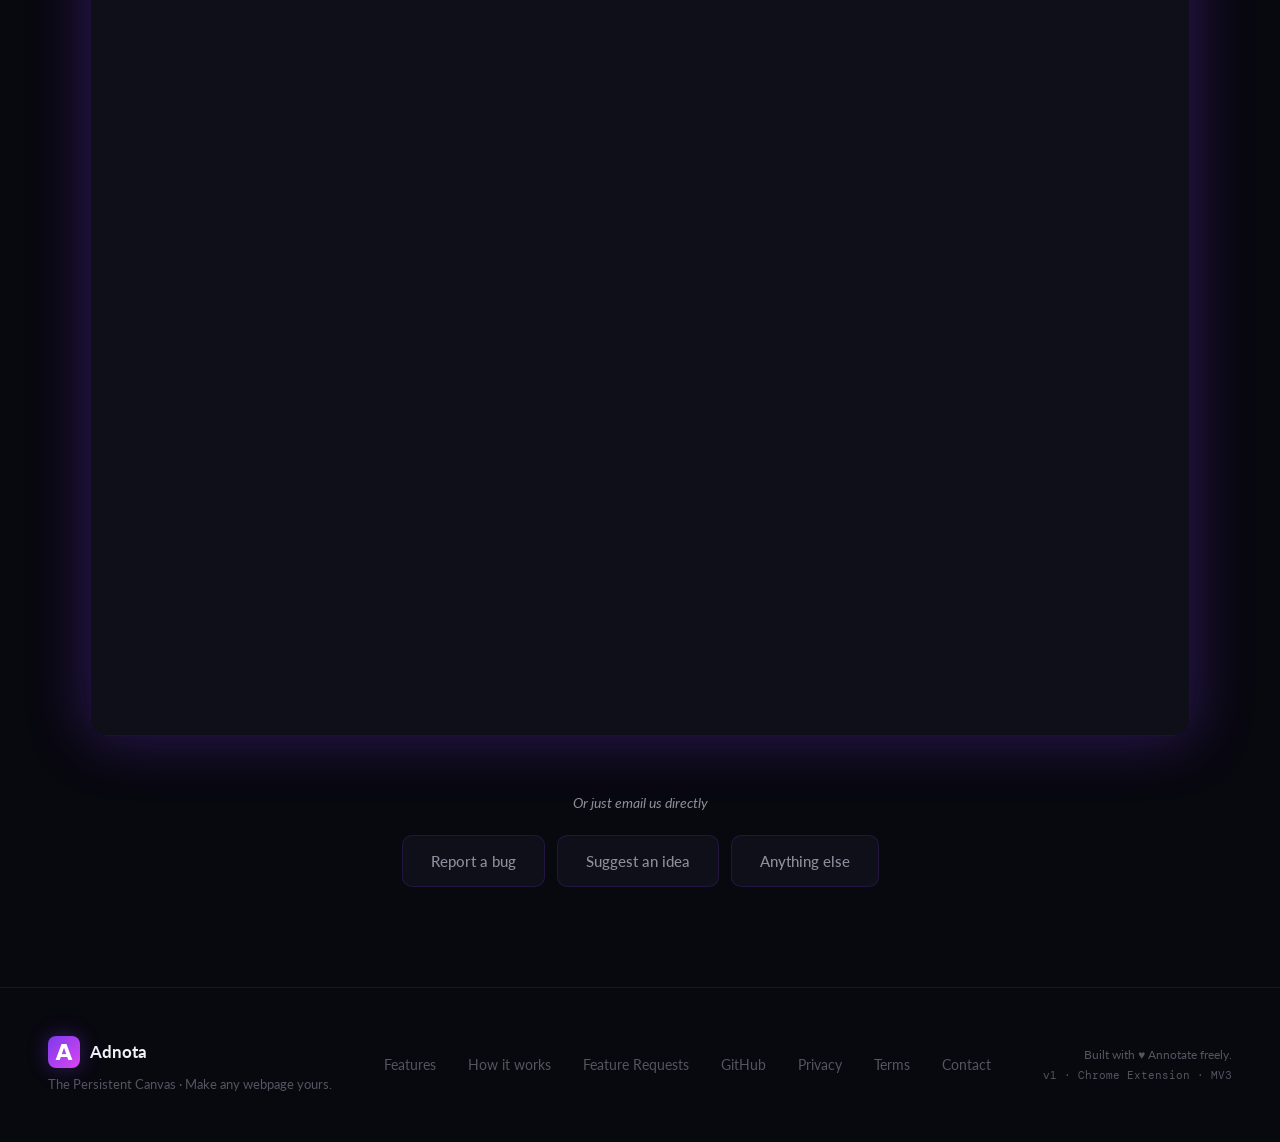
==== commit 4438d9d2: "Landing: add "Add to Chrome" CTA, drop "Coming soon" The extension is published (unlisted) at the Ch" ====
--- a/public/index.html
+++ b/public/index.html
@@ -69,7 +69,7 @@
 
   <div class="hero-badge">
     <span class="hero-badge-dot"></span>
-    Chrome Extension · Free · Open source<span class="hero-badge-tail"> · Coming soon</span>
+    Chrome Extension · Free · Open source
   </div>
 
   <h1 data-cc-id="cc-2" style="font-family: Lato">Annotate and edit<br>the web.</h1>
@@ -78,7 +78,11 @@
   </p>
 
   <div class="hero-actions">
-    <a href="https://github.com/adnota-app/adnota" class="btn-primary" target="_blank" rel="noopener">
+    <a href="https://chromewebstore.google.com/detail/adnota/mfeoaogladlncifinmacalojognnmhea" class="btn-primary" target="_blank" rel="noopener">
+      <svg width="16" height="16" viewBox="0 0 24 24" fill="currentColor" aria-hidden="true"><path d="M20.5 11H19V7c0-1.1-.9-2-2-2h-4V3.5C13 2.12 11.88 1 10.5 1S8 2.12 8 3.5V5H4c-1.1 0-1.99.9-1.99 2v3.8H3.5c1.49 0 2.7 1.21 2.7 2.7s-1.21 2.7-2.7 2.7H2V20c0 1.1.9 2 2 2h3.8v-1.5c0-1.49 1.21-2.7 2.7-2.7 1.49 0 2.7 1.21 2.7 2.7V22H17c1.1 0 2-.9 2-2v-4h1.5c1.38 0 2.5-1.12 2.5-2.5S21.88 11 20.5 11z"/></svg>
+      Add to Chrome
+    </a>
+    <a href="https://github.com/adnota-app/adnota" class="btn-secondary" target="_blank" rel="noopener">
       <svg width="16" height="16" viewBox="0 0 24 24" fill="currentColor" aria-hidden="true"><path d="M12 .297c-6.63 0-12 5.373-12 12 0 5.303 3.438 9.8 8.205 11.385.6.113.82-.258.82-.577 0-.285-.01-1.04-.015-2.04-3.338.724-4.042-1.61-4.042-1.61C4.422 18.07 3.633 17.7 3.633 17.7c-1.087-.744.084-.729.084-.729 1.205.084 1.838 1.236 1.838 1.236 1.07 1.835 2.809 1.305 3.495.998.108-.776.417-1.305.76-1.605-2.665-.3-5.466-1.332-5.466-5.93 0-1.31.465-2.38 1.235-3.22-.135-.303-.54-1.523.105-3.176 0 0 1.005-.322 3.3 1.23.96-.267 1.98-.399 3-.405 1.02.006 2.04.138 3 .405 2.28-1.552 3.285-1.23 3.285-1.23.645 1.653.24 2.873.12 3.176.765.84 1.23 1.91 1.23 3.22 0 4.61-2.805 5.625-5.475 5.92.42.36.81 1.096.81 2.22 0 1.606-.015 2.896-.015 3.286 0 .315.21.69.825.57C20.565 22.092 24 17.592 24 12.297c0-6.627-5.373-12-12-12"/></svg>
       View on GitHub
     </a>
